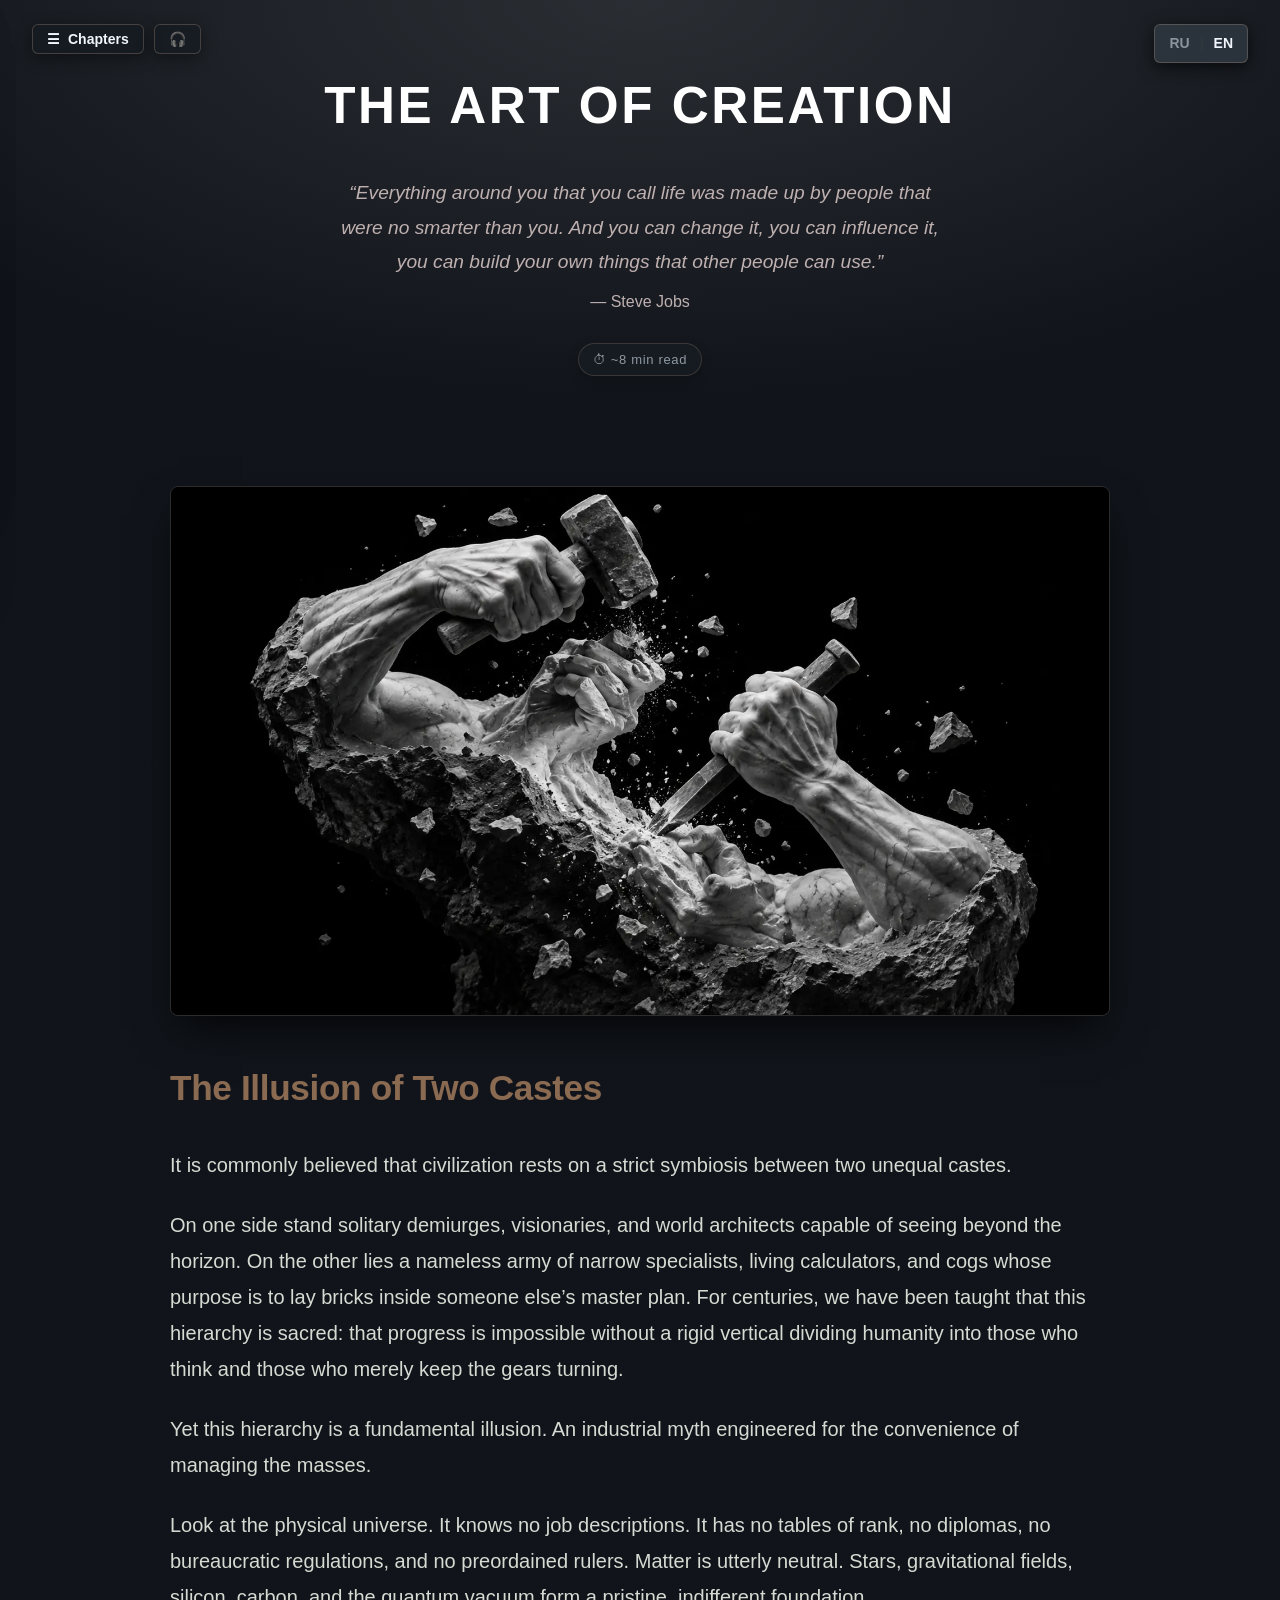
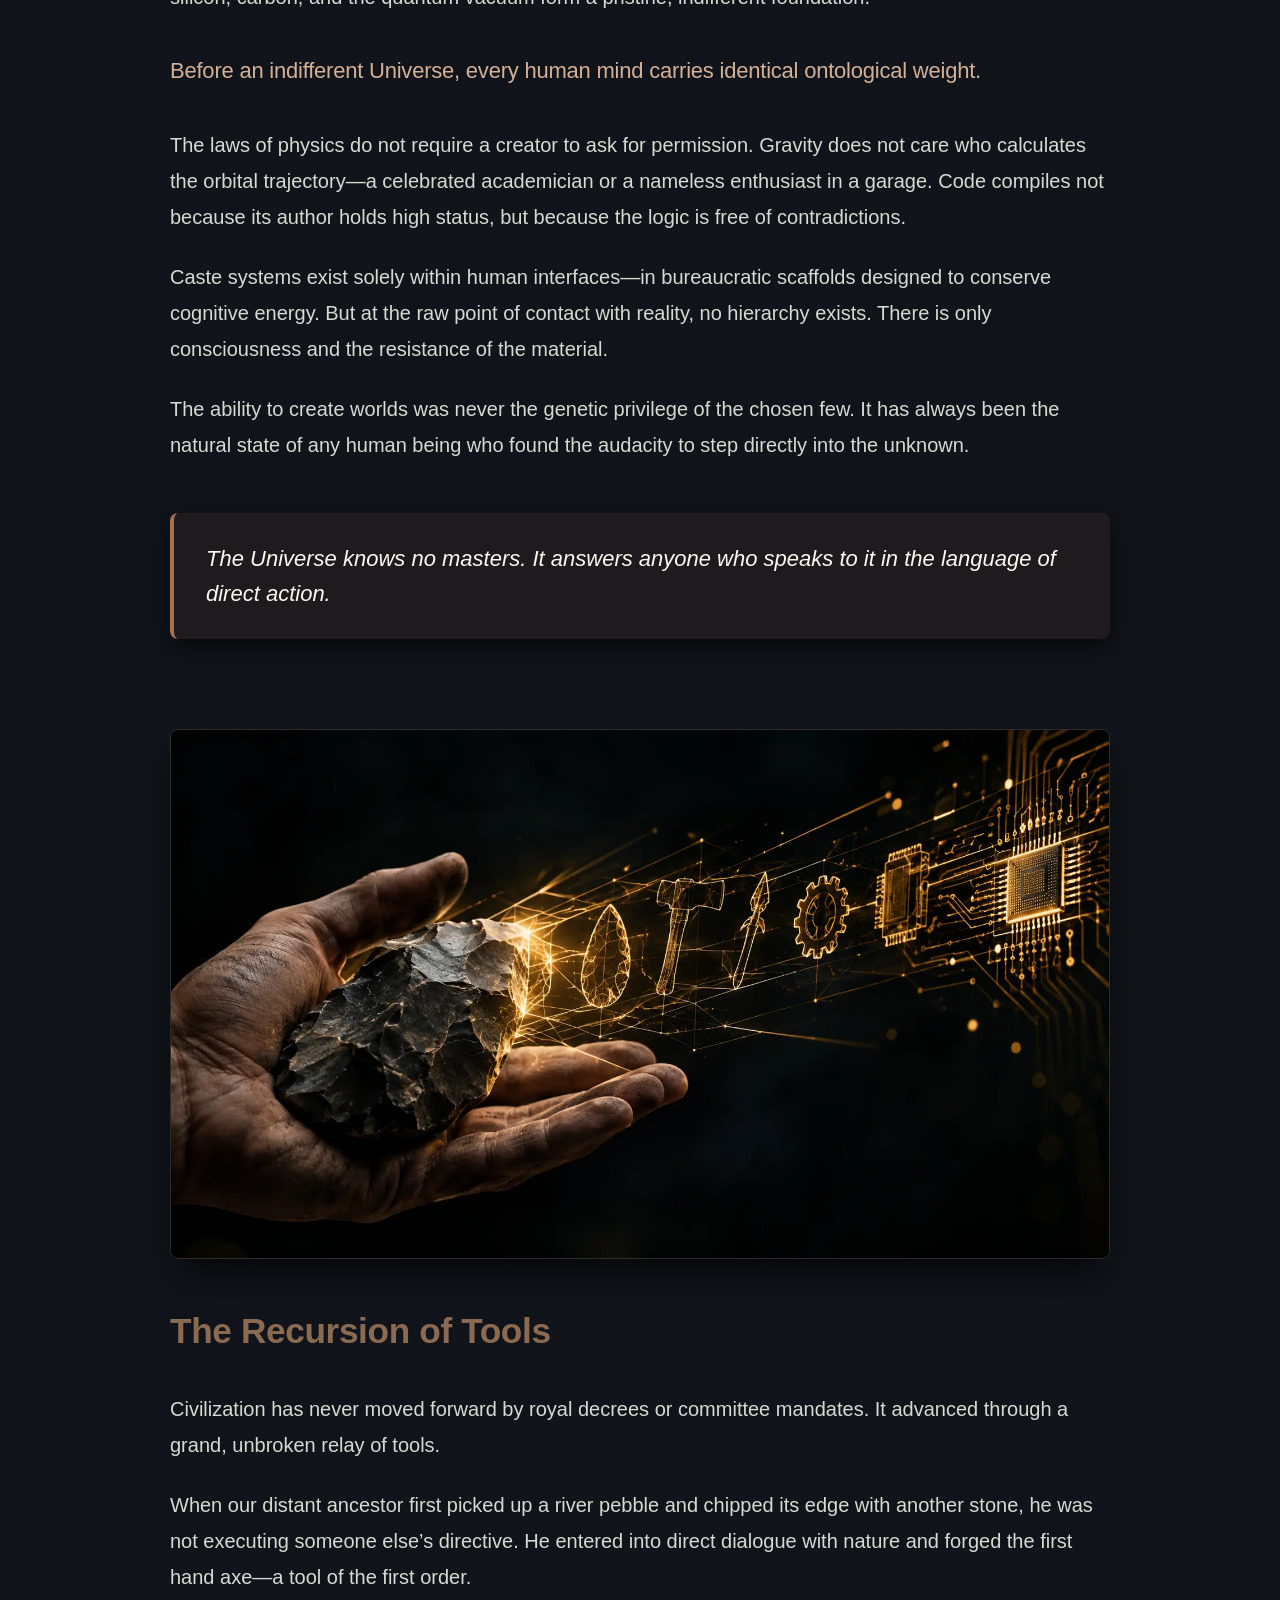
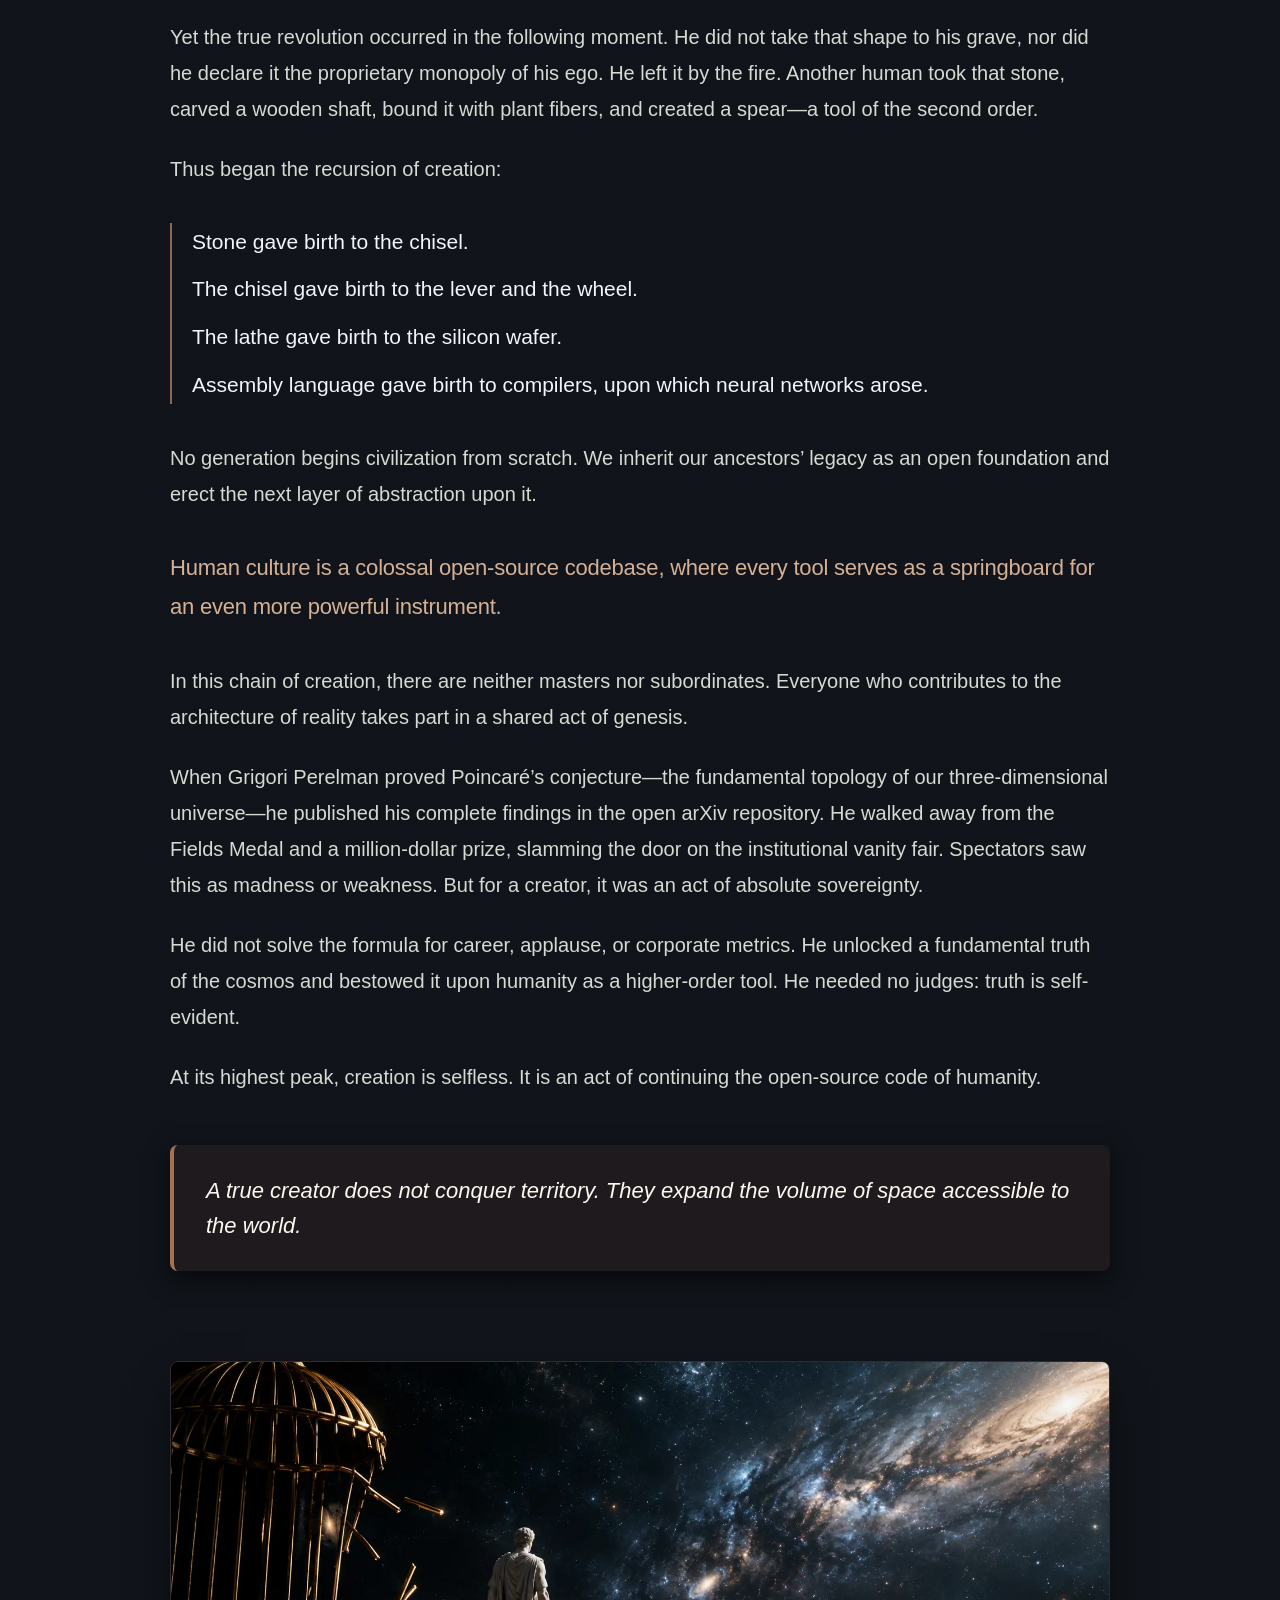
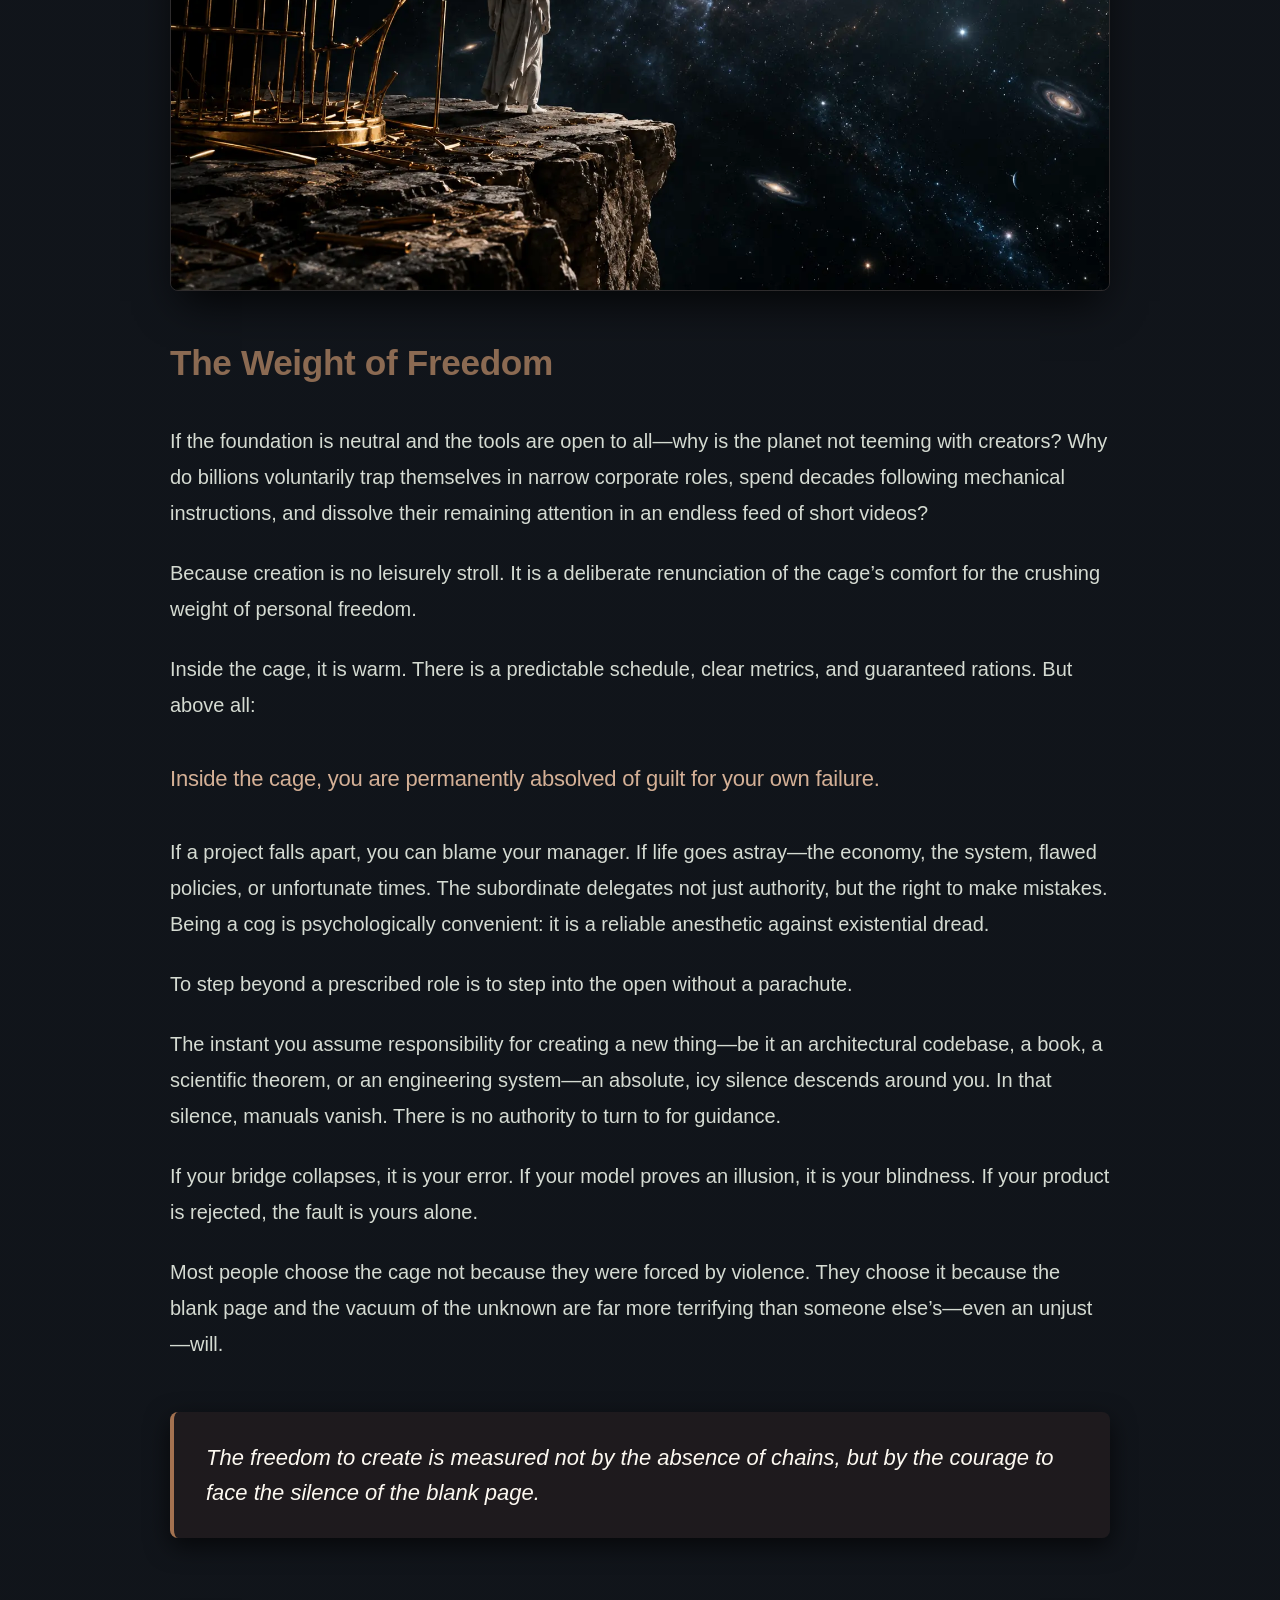
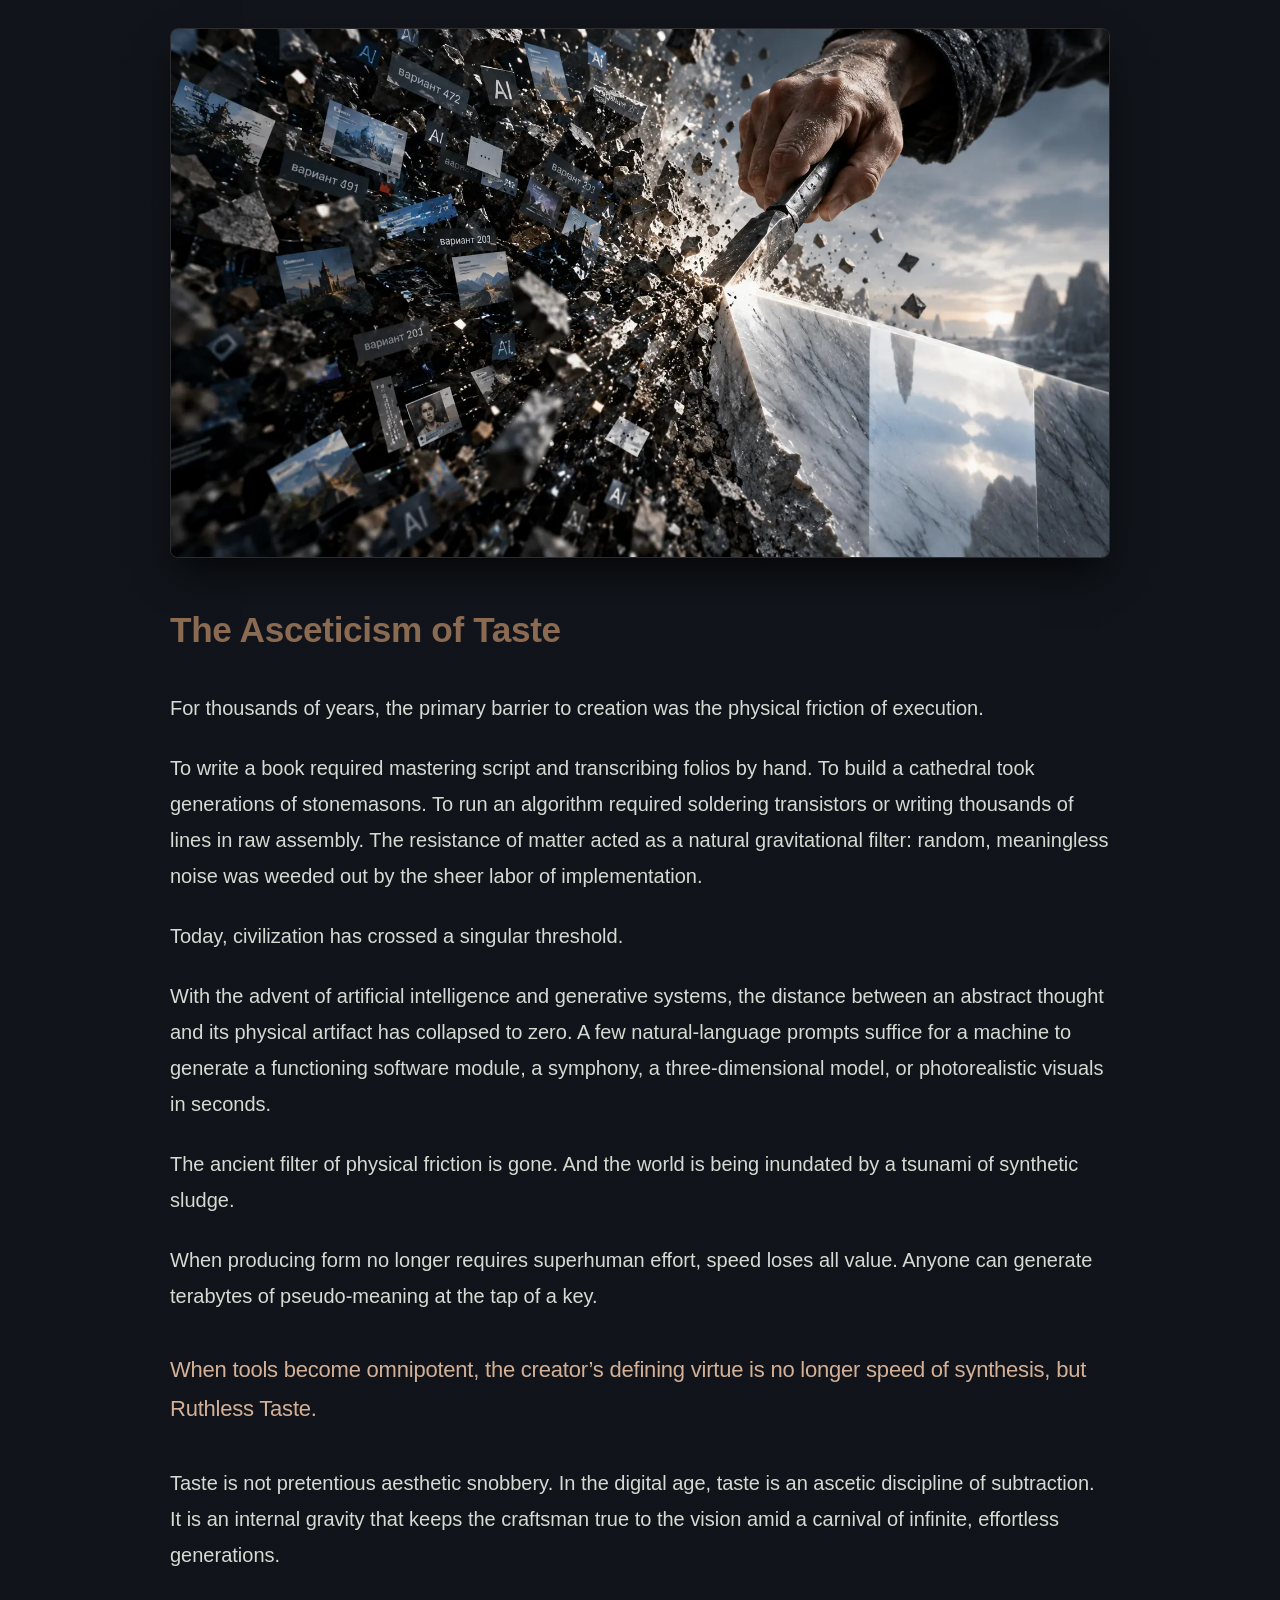
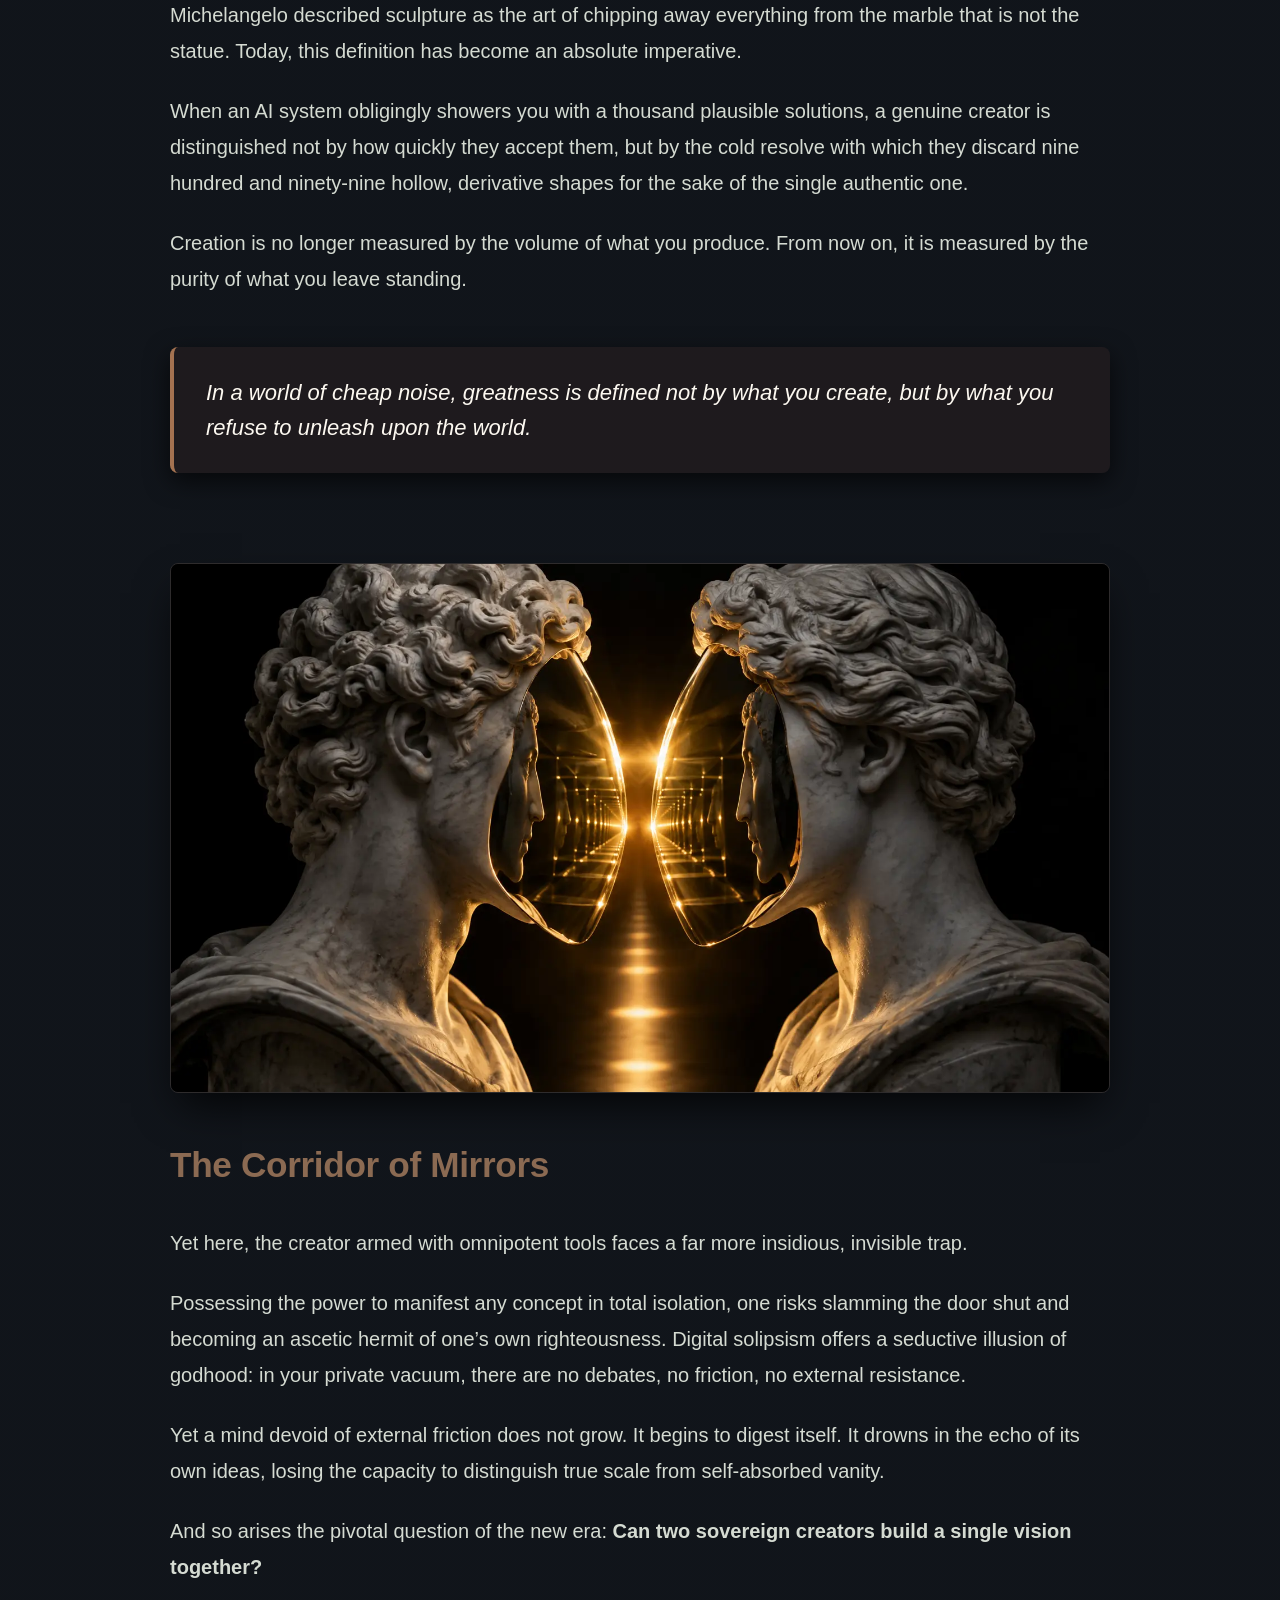
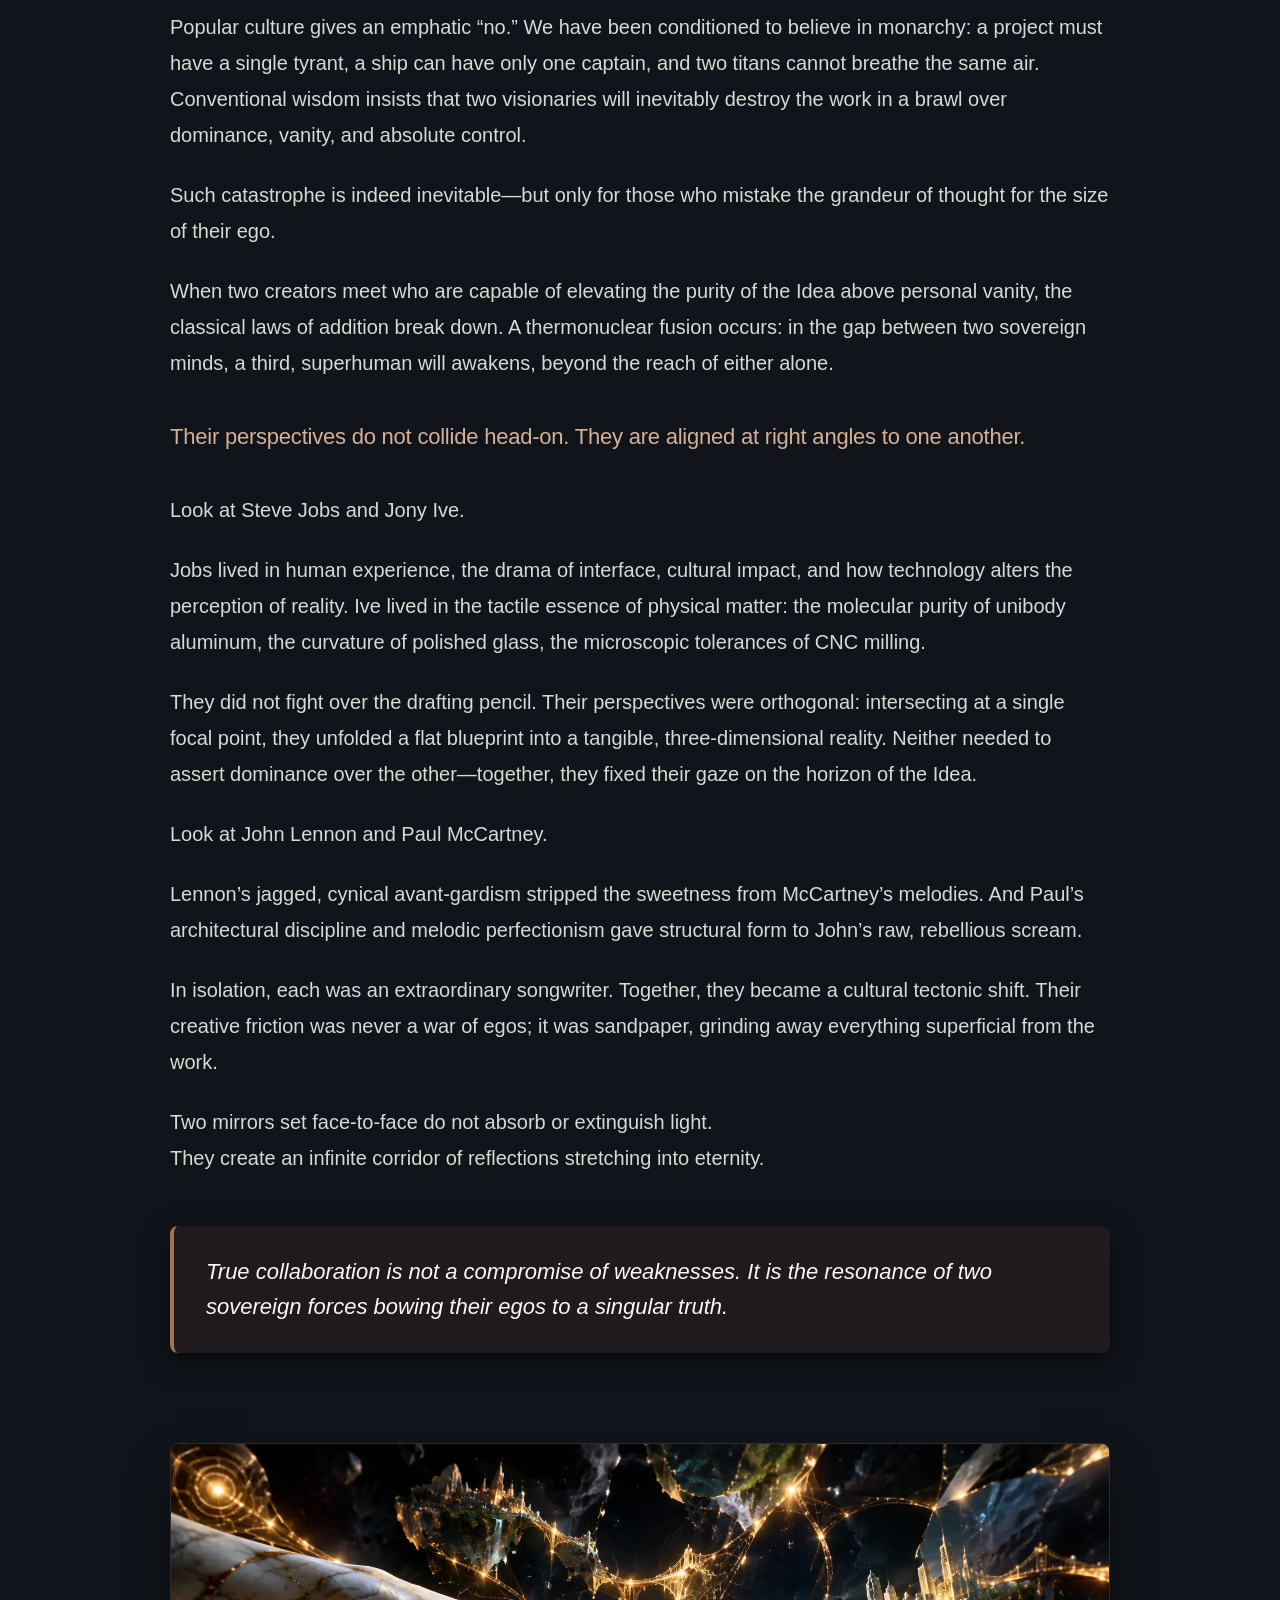
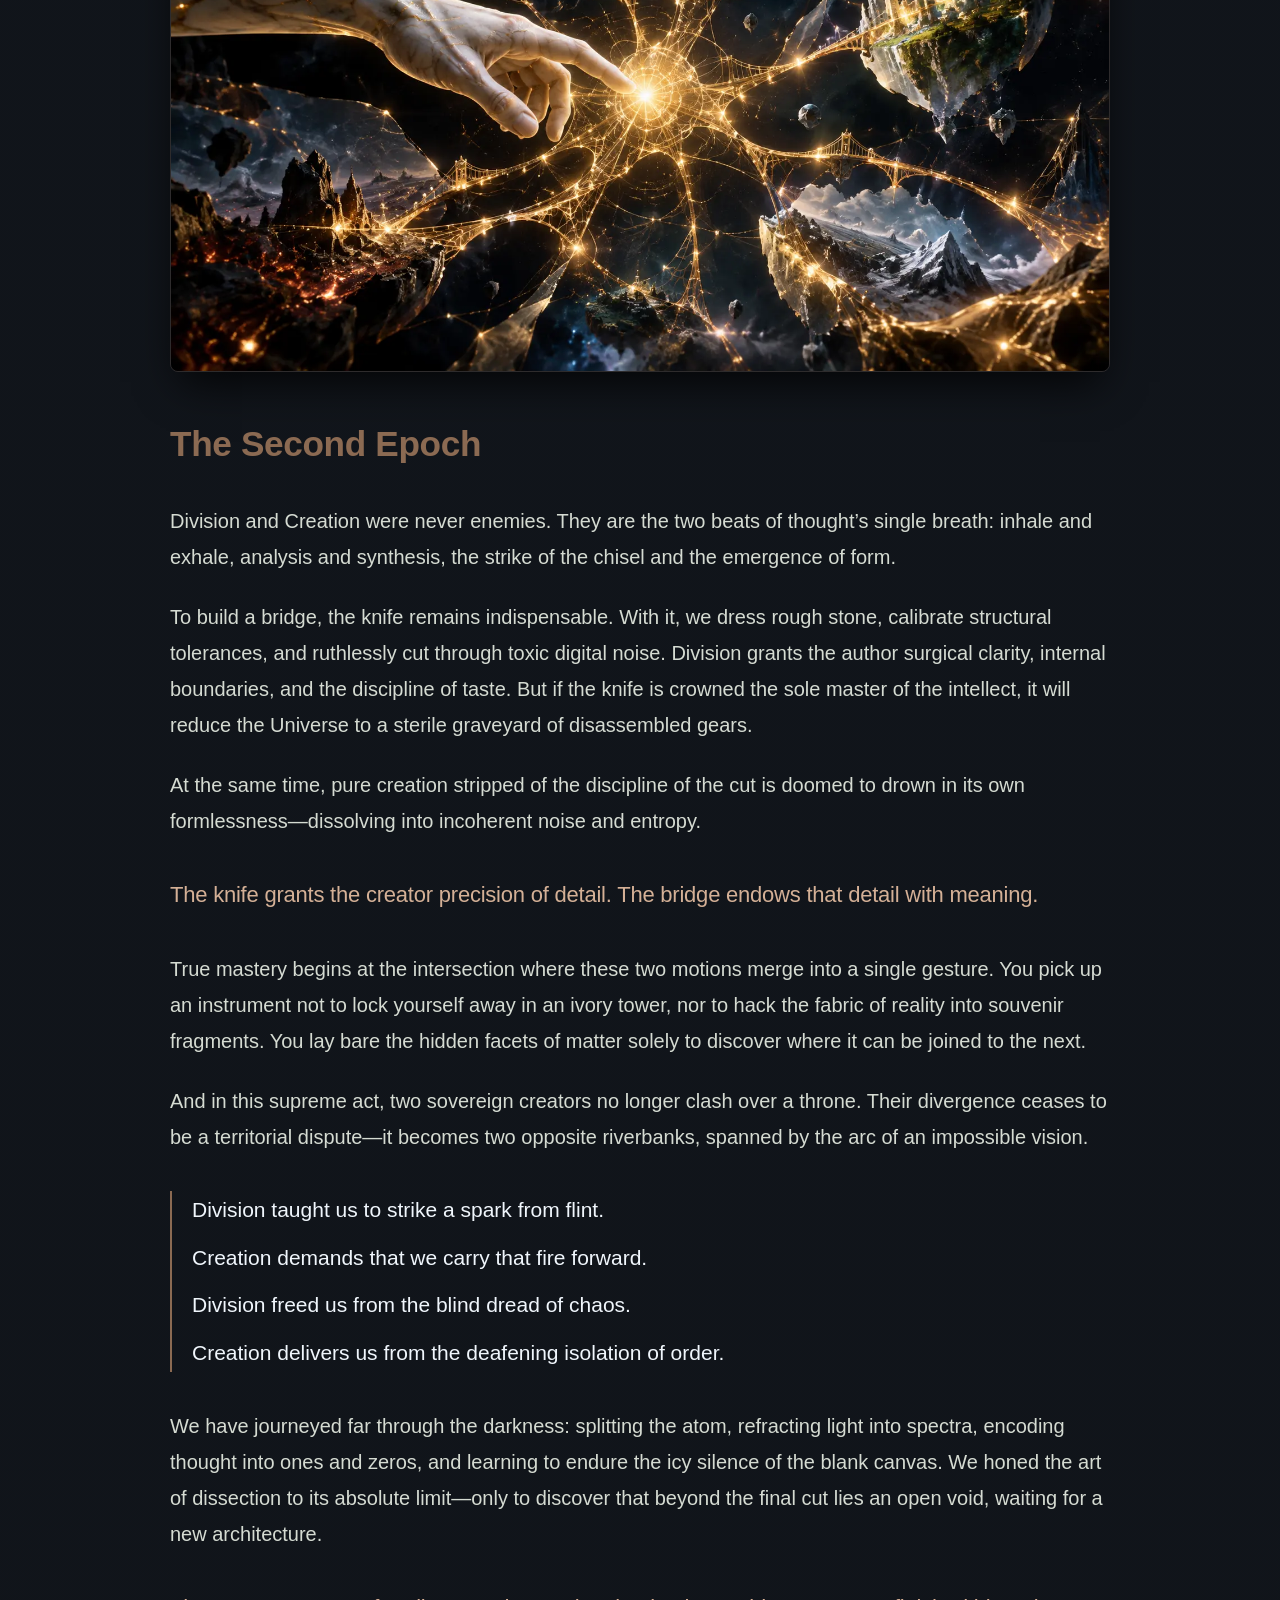
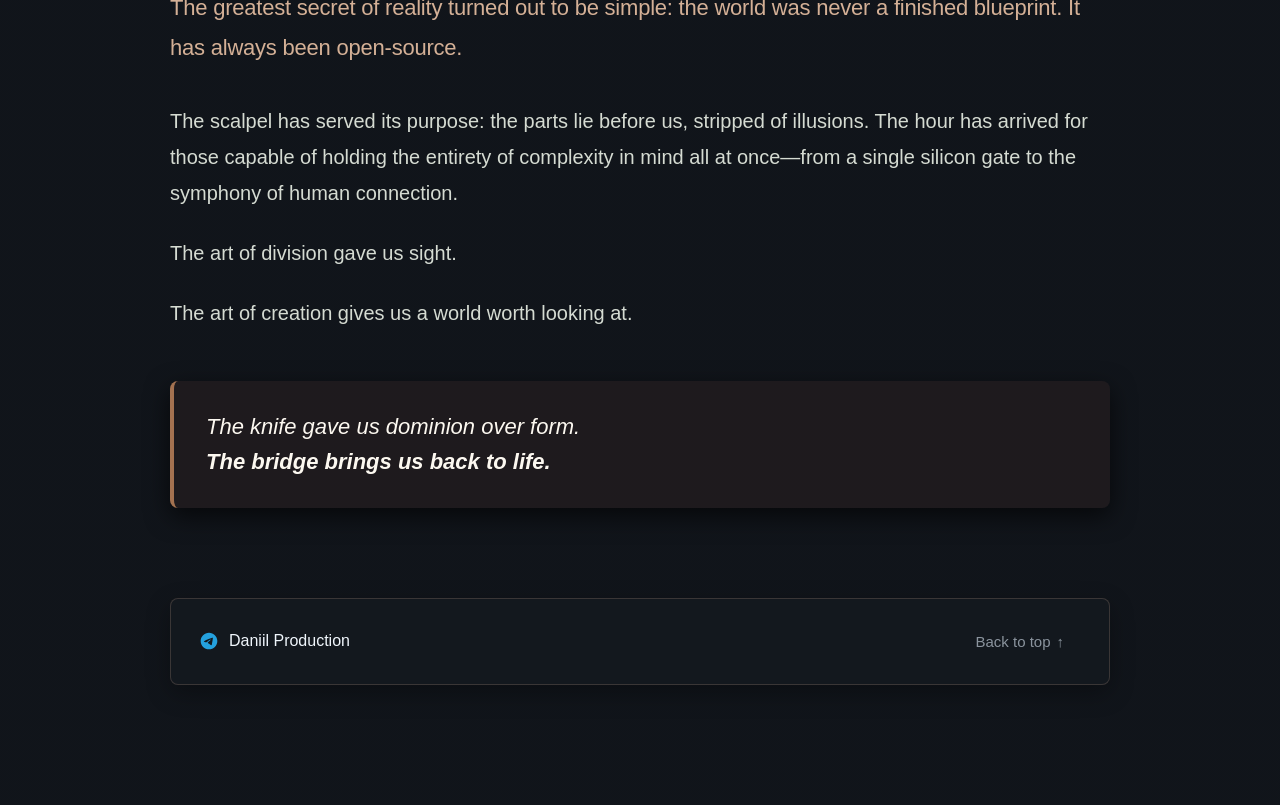
==== index.html @ 05e1ab1a "Add files via upload" ====
<!DOCTYPE html>
<html lang="en">
<head>
    <meta charset="UTF-8">
    <meta name="viewport" content="width=device-width, initial-scale=1.0">
    <meta name="description" content="The ability to create worlds was never the privilege of the chosen few. It has always been the essence of those who dared to take a step forward.">
    <meta name="robots" content="index, follow">
    <meta name="yandex-verification" content="59affaaf15dfb2dc" />
    <meta property="og:title" content="The Art of Creation">
    <meta property="og:description" content="The ability to create worlds was never the privilege of the chosen few. It has always been the essence of those who dared to take a step forward.">
    <meta property="og:type" content="website">
    <meta property="og:url" content="https://creation.daniilproduction.com/">
    <meta property="og:image" content="https://creation.daniilproduction.com/img/1.png">
    <meta property="og:image:width" content="1024">
    <meta property="og:image:height" content="1024">

    <meta name="twitter:card" content="summary_large_image">
    <meta name="twitter:title" content="The Art of Creation">
    <meta name="twitter:description" content="The ability to create worlds was never the privilege of the chosen few. It has always been the essence of those who dared to take a step forward.">
    <meta name="twitter:image" content="https://creation.daniilproduction.com/img/1.png">

    <title>The Art of Creation</title>
    <link rel="icon" href="/img/icon.svg" type="image/svg+xml">
    <link rel="stylesheet" href="/style.css">

    <link rel="canonical" href="https://creation.daniilproduction.com/">
    <link rel="alternate" hreflang="en" href="https://creation.daniilproduction.com/">
    <link rel="alternate" hreflang="ru" href="https://creation.daniilproduction.com/ru/">
    <link rel="alternate" hreflang="x-default" href="https://creation.daniilproduction.com/">

    <script type="application/ld+json">
    {
        "@context": "https://schema.org",
        "@type": "Article",
        "headline": "The Art of Creation",
        "image": "https://creation.daniilproduction.com/img/1.png",
        "inLanguage": "en",
        "author": {
            "@type": "Person",
            "name": "Daniil"
        },
        "publisher": {
            "@type": "Organization",
            "name": "Daniil Production"
        }
    }
    </script>
</head>

<body>
    <div class="top-controls-left">
        <button id="menu-toggle" class="menu-toggle-btn" aria-label="Open table of contents">
            <span class="menu-icon">☰</span>
            <span class="menu-text">Chapters</span>
        </button>

        <button id="music-toggle" class="menu-toggle-btn audio-btn" aria-label="Open soundtrack">
            <span class="menu-icon">🎧</span>
        </button>
    </div>
    <div id="sidebar-overlay" class="sidebar-overlay"></div>
    <aside id="sidebar" class="sidebar-card">
        <div class="sidebar-header">
            <span class="sidebar-title">TABLE OF CONTENTS</span>
            <button id="menu-close" class="sidebar-close-btn">&times;</button>
        </div>
        
        <nav class="sidebar-nav">
            <a href="#chapter-1" class="sidebar-link">
                <span class="ch-num">1</span>
                <span class="ch-name">The Illusion of Two Castes</span>
            </a>
            <a href="#chapter-2" class="sidebar-link">
                <span class="ch-num">2</span>
                <span class="ch-name">The Recursion of Tools</span>
            </a>
            <a href="#chapter-3" class="sidebar-link">
                <span class="ch-num">3</span>
                <span class="ch-name">The Weight of Freedom</span>
            </a>
            <a href="#chapter-4" class="sidebar-link">
                <span class="ch-num">4</span>
                <span class="ch-name">The Asceticism of Taste</span>
            </a>
            <a href="#chapter-5" class="sidebar-link">
                <span class="ch-num">5</span>
                <span class="ch-name">The Corridor of Mirrors</span>
            </a>
            <a href="#chapter-6" class="sidebar-link">
                <span class="ch-num">6</span>
                <span class="ch-name">The Second Epoch</span>
            </a>
        </nav>
    </aside>

    <aside id="music-sidebar" class="sidebar-card">
        <div class="sidebar-header">
            <span class="sidebar-title">SOUNDTRACK FOR READING</span>
            <button id="music-close" class="sidebar-close-btn">&times;</button>
        </div>
        <div class="music-list">
            <div class="music-item active" data-index="0">
                <div class="music-item-info">
                    <span class="music-num">1</span>
                    <div>
                        <div class="music-name">Science Documentary</div>
                        <div class="music-author">leberch</div>
                    </div>
                </div>
                <span class="music-duration">2:04</span>
            </div>
            <div class="music-item" data-index="1">
                <div class="music-item-info">
                    <span class="music-num">2</span>
                    <div>
                        <div class="music-name">Atmosphere Documentary</div>
                        <div class="music-author">leberch</div>
                    </div>
                </div>
                <span class="music-duration">2:46</span>
            </div>
            <div class="music-item" data-index="2">
                <div class="music-item-info">
                    <span class="music-num">3</span>
                    <div>
                        <div class="music-name">Documentary</div>
                        <div class="music-author">leberch</div>
                    </div>
                </div>
                <span class="music-duration">2:30</span>
            </div>
            <div class="music-item" data-index="3">
                <div class="music-item-info">
                    <span class="music-num">4</span>
                    <div>
                        <div class="music-name">Ambient</div>
                        <div class="music-author">leberch</div>
                    </div>
                </div>
                <span class="music-duration">2:32</span>
            </div>
        </div>

        <div class="player-panel">
            <div class="player-time-row">
                <span id="player-current-time">0:00</span>
                <span id="player-total-time">2:04</span>
            </div>
            
            <input type="range" id="player-progress" class="player-slider" min="0" max="100" value="0" step="0.1">

            <div class="player-actions">
                <button id="player-play-btn" class="player-play-btn" aria-label="Play/Pause">▶</button>
            </div>
        </div>
    </aside>

    <div id="progress-bar"></div>
    <audio id="main-audio" preload="none"></audio>
    <div class="top-lang-switch">
        <a href="/ru/" class="lang-btn">RU</a>
        <span class="lang-divider">|</span>
        <a class="lang-btn active">EN</a>
    </div>
    <header>
        <h1>THE ART OF CREATION</h1>
        <blockquote class="epigraph">
            <p class="epigraph-text">“Everything around you that you call life was made up by people that were no smarter than you. And you can change it, you can influence it, you can build your own things that other people can use.”</p>
            <cite class="epigraph-author">— Steve Jobs</cite>
        </blockquote>
        <div class="reading-meta">
            <span>⏱ ~8 min read</span>
        </div>
    </header>

    <main class="container">
        <section class="chapter" id="chapter-1">
            <img src="/img/1.webp" alt="The Illusion of Two Castes" class="chapter-img">
            <h2>The Illusion of Two Castes</h2>
            <p>It is commonly believed that civilization rests on a strict symbiosis between two unequal castes.</p>
            <p>On one side stand solitary demiurges, visionaries, and world architects capable of seeing beyond the horizon. On the other lies a nameless army of narrow specialists, living calculators, and cogs whose purpose is to lay bricks inside someone else’s master plan. For centuries, we have been taught that this hierarchy is sacred: that progress is impossible without a rigid vertical dividing humanity into those who think and those who merely keep the gears turning.</p>
            <p>Yet this hierarchy is a fundamental illusion. An industrial myth engineered for the convenience of managing the masses.</p>
            <p>Look at the physical universe. It knows no job descriptions. It has no tables of rank, no diplomas, no bureaucratic regulations, and no preordained rulers. Matter is utterly neutral. Stars, gravitational fields, silicon, carbon, and the quantum vacuum form a pristine, indifferent foundation.</p>
            <p class="highlight">Before an indifferent Universe, every human mind carries identical ontological weight.</p>
            <p>The laws of physics do not require a creator to ask for permission. Gravity does not care who calculates the orbital trajectory—a celebrated academician or a nameless enthusiast in a garage. Code compiles not because its author holds high status, but because the logic is free of contradictions.</p>
            <p>Caste systems exist solely within human interfaces—in bureaucratic scaffolds designed to conserve cognitive energy. But at the raw point of contact with reality, no hierarchy exists. There is only consciousness and the resistance of the material.</p>
            <p>The ability to create worlds was never the genetic privilege of the chosen few. It has always been the natural state of any human being who found the audacity to step directly into the unknown.</p>
            <blockquote class="manifesto">
                <p>The Universe knows no masters. It answers anyone who speaks to it in the language of direct action.</p>
            </blockquote>
        </section>

        <section class="chapter" id="chapter-2">
            <img src="/img/2.webp" alt="The Recursion of Tools" class="chapter-img">
            <h2>The Recursion of Tools</h2>
            <p>Civilization has never moved forward by royal decrees or committee mandates. It advanced through a grand, unbroken relay of tools.</p>
            <p>When our distant ancestor first picked up a river pebble and chipped its edge with another stone, he was not executing someone else’s directive. He entered into direct dialogue with nature and forged the first hand axe—a tool of the first order.</p>
            <p>Yet the true revolution occurred in the following moment. He did not take that shape to his grave, nor did he declare it the proprietary monopoly of his ego. He left it by the fire. Another human took that stone, carved a wooden shaft, bound it with plant fibers, and created a spear—a tool of the second order.</p>
            <p>Thus began the recursion of creation:</p>
            <div class="rhythm-block">
                <p>Stone gave birth to the chisel.</p>
                <p>The chisel gave birth to the lever and the wheel.</p>
                <p>The lathe gave birth to the silicon wafer.</p>
                <p>Assembly language gave birth to compilers, upon which neural networks arose.</p>
            </div>
            <p>No generation begins civilization from scratch. We inherit our ancestors’ legacy as an open foundation and erect the next layer of abstraction upon it.</p>
            <p class="highlight">Human culture is a colossal open-source codebase, where every tool serves as a springboard for an even more powerful instrument.</p>
            <p>In this chain of creation, there are neither masters nor subordinates. Everyone who contributes to the architecture of reality takes part in a shared act of genesis.</p>
            <p>When Grigori Perelman proved Poincaré’s conjecture—the fundamental topology of our three-dimensional universe—he published his complete findings in the open arXiv repository. He walked away from the Fields Medal and a million-dollar prize, slamming the door on the institutional vanity fair. Spectators saw this as madness or weakness. But for a creator, it was an act of absolute sovereignty.</p>
            <p>He did not solve the formula for career, applause, or corporate metrics. He unlocked a fundamental truth of the cosmos and bestowed it upon humanity as a higher-order tool. He needed no judges: truth is self-evident.</p>
            <p>At its highest peak, creation is selfless. It is an act of continuing the open-source code of humanity.</p>
            <blockquote class="manifesto">
                <p>A true creator does not conquer territory. They expand the volume of space accessible to the world.</p>
            </blockquote>
        </section>

        <section class="chapter" id="chapter-3">
            <img src="/img/3.webp" alt="The Weight of Freedom" class="chapter-img">
            <h2>The Weight of Freedom</h2>
            <p>If the foundation is neutral and the tools are open to all—why is the planet not teeming with creators? Why do billions voluntarily trap themselves in narrow corporate roles, spend decades following mechanical instructions, and dissolve their remaining attention in an endless feed of short videos?</p>
            <p>Because creation is no leisurely stroll. It is a deliberate renunciation of the cage’s comfort for the crushing weight of personal freedom.</p>
            <p>Inside the cage, it is warm. There is a predictable schedule, clear metrics, and guaranteed rations. But above all:</p>
            <p class="highlight">Inside the cage, you are permanently absolved of guilt for your own failure.</p>
            <p>If a project falls apart, you can blame your manager. If life goes astray—the economy, the system, flawed policies, or unfortunate times. The subordinate delegates not just authority, but the right to make mistakes. Being a cog is psychologically convenient: it is a reliable anesthetic against existential dread.</p>
            <p>To step beyond a prescribed role is to step into the open without a parachute.</p>
            <p>The instant you assume responsibility for creating a new thing—be it an architectural codebase, a book, a scientific theorem, or an engineering system—an absolute, icy silence descends around you. In that silence, manuals vanish. There is no authority to turn to for guidance.</p>
            <p>If your bridge collapses, it is your error. If your model proves an illusion, it is your blindness. If your product is rejected, the fault is yours alone.</p>
            <p>Most people choose the cage not because they were forced by violence. They choose it because the blank page and the vacuum of the unknown are far more terrifying than someone else’s—even an unjust—will.</p>
            <blockquote class="manifesto">
                <p>The freedom to create is measured not by the absence of chains, but by the courage to face the silence of the blank page.</p>
            </blockquote>
        </section>

        <section class="chapter" id="chapter-4">
            <img src="/img/4.webp" alt="The Asceticism of Taste" class="chapter-img">
            <h2>The Asceticism of Taste</h2>
            <p>For thousands of years, the primary barrier to creation was the physical friction of execution.</p>
            <p>To write a book required mastering script and transcribing folios by hand. To build a cathedral took generations of stonemasons. To run an algorithm required soldering transistors or writing thousands of lines in raw assembly. The resistance of matter acted as a natural gravitational filter: random, meaningless noise was weeded out by the sheer labor of implementation.</p>
            <p>Today, civilization has crossed a singular threshold.</p>
            <p>With the advent of artificial intelligence and generative systems, the distance between an abstract thought and its physical artifact has collapsed to zero. A few natural-language prompts suffice for a machine to generate a functioning software module, a symphony, a three-dimensional model, or photorealistic visuals in seconds.</p>
            <p>The ancient filter of physical friction is gone. And the world is being inundated by a tsunami of synthetic sludge.</p>
            <p>When producing form no longer requires superhuman effort, speed loses all value. Anyone can generate terabytes of pseudo-meaning at the tap of a key.</p>
            <p class="highlight">When tools become omnipotent, the creator’s defining virtue is no longer speed of synthesis, but Ruthless Taste.</p>
            <p>Taste is not pretentious aesthetic snobbery. In the digital age, taste is an ascetic discipline of subtraction. It is an internal gravity that keeps the craftsman true to the vision amid a carnival of infinite, effortless generations.</p>
            <p>Michelangelo described sculpture as the art of chipping away everything from the marble that is not the statue. Today, this definition has become an absolute imperative.</p>
            <p>When an AI system obligingly showers you with a thousand plausible solutions, a genuine creator is distinguished not by how quickly they accept them, but by the cold resolve with which they discard nine hundred and ninety-nine hollow, derivative shapes for the sake of the single authentic one.</p>
            <p>Creation is no longer measured by the volume of what you produce. From now on, it is measured by the purity of what you leave standing.</p>
            <blockquote class="manifesto">
                <p>In a world of cheap noise, greatness is defined not by what you create, but by what you refuse to unleash upon the world.</p>
            </blockquote>
        </section>

        <section class="chapter" id="chapter-5">
            <img src="/img/5.webp" alt="The Corridor of Mirrors" class="chapter-img">
            <h2>The Corridor of Mirrors</h2>
            <p>Yet here, the creator armed with omnipotent tools faces a far more insidious, invisible trap.</p>
            <p>Possessing the power to manifest any concept in total isolation, one risks slamming the door shut and becoming an ascetic hermit of one’s own righteousness. Digital solipsism offers a seductive illusion of godhood: in your private vacuum, there are no debates, no friction, no external resistance.</p>
            <p>Yet a mind devoid of external friction does not grow. It begins to digest itself. It drowns in the echo of its own ideas, losing the capacity to distinguish true scale from self-absorbed vanity.</p>
            <p>And so arises the pivotal question of the new era: <strong>Can two sovereign creators build a single vision together?</strong></p>
            <p>Popular culture gives an emphatic “no.” We have been conditioned to believe in monarchy: a project must have a single tyrant, a ship can have only one captain, and two titans cannot breathe the same air. Conventional wisdom insists that two visionaries will inevitably destroy the work in a brawl over dominance, vanity, and absolute control.</p>
            <p>Such catastrophe is indeed inevitable—but only for those who mistake the grandeur of thought for the size of their ego.</p>
            <p>When two creators meet who are capable of elevating the purity of the Idea above personal vanity, the classical laws of addition break down. A thermonuclear fusion occurs: in the gap between two sovereign minds, a third, superhuman will awakens, beyond the reach of either alone.</p>
            <p class="highlight">Their perspectives do not collide head-on. They are aligned at right angles to one another.</p>
            <p>Look at Steve Jobs and Jony Ive.</p>
            <p>Jobs lived in human experience, the drama of interface, cultural impact, and how technology alters the perception of reality. Ive lived in the tactile essence of physical matter: the molecular purity of unibody aluminum, the curvature of polished glass, the microscopic tolerances of CNC milling.</p>
            <p>They did not fight over the drafting pencil. Their perspectives were orthogonal: intersecting at a single focal point, they unfolded a flat blueprint into a tangible, three-dimensional reality. Neither needed to assert dominance over the other—together, they fixed their gaze on the horizon of the Idea.</p>
            <p>Look at John Lennon and Paul McCartney.</p>
            <p>Lennon’s jagged, cynical avant-gardism stripped the sweetness from McCartney’s melodies. And Paul’s architectural discipline and melodic perfectionism gave structural form to John’s raw, rebellious scream.</p>
            <p>In isolation, each was an extraordinary songwriter. Together, they became a cultural tectonic shift. Their creative friction was never a war of egos; it was sandpaper, grinding away everything superficial from the work.</p>
            <p>Two mirrors set face-to-face do not absorb or extinguish light.<br>They create an infinite corridor of reflections stretching into eternity.</p>
            <blockquote class="manifesto">
                <p>True collaboration is not a compromise of weaknesses. It is the resonance of two sovereign forces bowing their egos to a singular truth.</p>
            </blockquote>
        </section>

        <section class="chapter" id="chapter-6">
            <img src="/img/6.webp" alt="The Second Epoch" class="chapter-img">
            <h2>The Second Epoch</h2>
            <p>Division and Creation were never enemies. They are the two beats of thought’s single breath: inhale and exhale, analysis and synthesis, the strike of the chisel and the emergence of form.</p>
            <p>To build a bridge, the knife remains indispensable. With it, we dress rough stone, calibrate structural tolerances, and ruthlessly cut through toxic digital noise. Division grants the author surgical clarity, internal boundaries, and the discipline of taste. But if the knife is crowned the sole master of the intellect, it will reduce the Universe to a sterile graveyard of disassembled gears.</p>
            <p>At the same time, pure creation stripped of the discipline of the cut is doomed to drown in its own formlessness—dissolving into incoherent noise and entropy.</p>
            <p class="highlight">The knife grants the creator precision of detail. The bridge endows that detail with meaning.</p>
            <p>True mastery begins at the intersection where these two motions merge into a single gesture. You pick up an instrument not to lock yourself away in an ivory tower, nor to hack the fabric of reality into souvenir fragments. You lay bare the hidden facets of matter solely to discover where it can be joined to the next.</p>
            <p>And in this supreme act, two sovereign creators no longer clash over a throne. Their divergence ceases to be a territorial dispute—it becomes two opposite riverbanks, spanned by the arc of an impossible vision.</p>
            <div class="rhythm-block">
                <p>Division taught us to strike a spark from flint.</p>
                <p>Creation demands that we carry that fire forward.</p>
                <p>Division freed us from the blind dread of chaos.</p>
                <p>Creation delivers us from the deafening isolation of order.</p>
            </div>
            <p>We have journeyed far through the darkness: splitting the atom, refracting light into spectra, encoding thought into ones and zeros, and learning to endure the icy silence of the blank canvas. We honed the art of dissection to its absolute limit—only to discover that beyond the final cut lies an open void, waiting for a new architecture.</p>
            <p class="highlight">The greatest secret of reality turned out to be simple: the world was never a finished blueprint. It has always been open-source.</p>
            <p>The scalpel has served its purpose: the parts lie before us, stripped of illusions. The hour has arrived for those capable of holding the entirety of complexity in mind all at once—from a single silicon gate to the symphony of human connection.</p>
            <p>The art of division gave us sight.</p>
            <p>The art of creation gives us a world worth looking at.</p>
            <blockquote class="manifesto">
                <p>The knife gave us dominion over form.<br><strong>The bridge brings us back to life.</strong></p>
            </blockquote>
        </section>

        <footer class="site-footer">
            <a href="https://t.me/DaniilProduction" target="_blank" rel="noopener noreferrer" class="footer-tg">
                <svg width="20" height="20" viewBox="0 0 24 24" fill="currentColor">
                    <path d="M12 2C6.48 2 2 6.48 2 12s4.48 10 10 10 10-4.48 10-10S17.52 2 12 2zm4.64 6.8c-.15 1.58-.8 5.42-1.13 7.19-.14.75-.42 1-.68 1.03-.58.05-1.02-.38-1.58-.75-.88-.58-1.38-.94-2.23-1.5-.99-.65-.35-1.01.22-1.59.15-.15 2.71-2.48 2.76-2.69a.2.2 0 00-.05-.18c-.06-.05-.14-.03-.21-.02-.09.02-1.49.95-4.22 2.79-.4.27-.76.41-1.08.4-.36-.01-1.04-.2-1.55-.37-.63-.2-1.12-.31-1.08-.66.02-.18.27-.36.75-.55 2.92-1.27 4.86-2.11 5.83-2.51 2.78-1.16 3.35-1.36 3.73-1.36.08 0 .27.02.39.12.1.08.13.19.14.27-.01.06.01.24 0 .38z"/>
                </svg>
                <span>Daniil Production</span>
            </a>
            <a href="#" class="back-to-top">
                <span>Back to top</span>
                <span class="arrow">↑</span>
            </a>
        </footer>
    </main>
    <script src="/script.js"></script>
</body>
</html>
---- style.css ----
html {
    scroll-behavior: smooth;
}

* {
    margin: 0;
    padding: 0;
    box-sizing: border-box;
}

body {
    background-color: #0d1117;
    background-image: radial-gradient(ellipse 70% 400px at 50% 0%, rgb(255 255 255 / 12%), #c4c4c405);
    background-repeat: no-repeat;
    color: #d5dbd2;
    font-family: -apple-system, BlinkMacSystemFont, "Segoe UI", Roboto, sans-serif;
    font-size: 18px;
    line-height: 1.8;
    padding-bottom: 120px;
}

.top-lang-switch {
    position: absolute;
    top: 24px;
    right: 32px;
    z-index: 999;
    display: flex;
    align-items: center;
    gap: 10px;
    background-color: rgb(51 60 71 / 70%); 
    border: 1px solid rgba(212, 176, 150, 0.25);
    padding: 6px 14px;
    border-radius: 6px;
    font-size: 14px;
    font-weight: 600;
    box-shadow: 0 4px 16px rgb(0 0 0 / 69%);
}

.lang-btn {
    color: #8b949e;
    text-decoration: none;
    transition: color 0.15s ease;
}

.lang-btn:hover {
    color: #f0f6fc;
}

.lang-btn.active {
    color: #f0f6fc;
    cursor: default;
}

.lang-divider {
    color: #30363d;
    user-select: none;
}

header {
    text-align: center;
    padding: 60px 20px 50px;
    max-width: 800px;
    margin: 0 auto;
}

header h1 {
    font-size: 3.2rem;
    letter-spacing: 0.05em;
    color: #ffffff;
    margin-bottom: 24px;
    text-transform: uppercase;
}

.epigraph {
    max-width: 600px;
    margin: 0 auto;
    font-style: italic;
    color: #bfb0b0;
}

.epigraph-text {
    font-size: 1.2rem;
    margin-bottom: 8px;
}

.epigraph-author {
    display: block;
    font-size: 1rem;
    font-style: normal;
    color: #bfb0b0;
}

.container {
    max-width: 1000px;
    margin: 0 auto;
    padding: 0 30px;
}

.chapter-img {
    width: 100%;
    height: auto;
    display: block;
    border-radius: 8px;
    margin: 60px 0 40px;
    border: 1px solid rgba(212, 176, 150, 0.15);
    box-shadow: 0 20px 40px -10px rgb(0 0 0 / 81%), 0 0 0 1px rgb(255 255 255 / 0%);
}

.chapter h2 {
    font-size: 2.2rem;
    color: #8b6a52;
    margin-bottom: 28px;
    letter-spacing: -0.01em;
}

.chapter p {
    font-size: 20px;
    line-height: 1.8;
    color: #d5dbd2;
    margin-bottom: 24px;
}

.chapter p.highlight {
    color: #d4b096;
    font-size: 22px;
    font-weight: 500;
    margin: 36px 0;
    letter-spacing: -0.01em;
}

.chapter blockquote.manifesto {
    margin: 50px 0 90px;
    padding: 28px 32px;
    background-color: rgb(50 35 35 / 43%);
    border-left: 4px solid #ffae7399;
    border-radius: 8px;
    box-shadow: 0 8px 24px rgb(0 0 0 / 64%);
}

.chapter blockquote.manifesto p {
    color: #fcf8f0;
    font-size: 22px;
    line-height: 1.6;
    font-style: italic;
    margin-bottom: 0;
}

#progress-bar {
    position: fixed;
    top: 0;
    left: 0;
    height: 2px;
    width: 0%;
    background-color: #ffae73;
    box-shadow: 0 0 10px rgba(255, 174, 115, 0.5);
    z-index: 10000;
    transition: width 0.05s ease-out;
}

.rhythm-block {
    margin: 36px 0;
    padding-left: 20px;
    border-left: 2px solid #8b6a52;
}

.rhythm-block p {
    font-size: 21px;
    color: #f0f6fc;
    margin-bottom: 10px;
}

.rhythm-block p:last-child {
    margin-bottom: 0;
}

.site-footer {
    display: flex;
    justify-content: space-between;
    align-items: center;
    margin-top: 80px;
    padding: 20px 28px;
    background-color: rgba(22, 27, 34, 0.6);
    border: 1px solid rgba(212, 176, 150, 0.2);
    border-radius: 8px;
    box-shadow: 0 8px 24px rgba(0, 0, 0, 0.3);
}

.footer-tg {
    display: flex;
    align-items: center;
    gap: 10px;
    color: #f0f6fc;
    text-decoration: none;
    font-size: 16px;
    font-weight: 500;
    transition: color 0.2s ease, transform 0.2s ease;
}

.footer-tg svg {
    color: #24A1DE;
    transition: transform 0.2s ease;
}

.footer-tg:hover {
    color: #ffae73;
}

.footer-tg:hover svg {
    transform: scale(1.1);
}

.back-to-top {
    display: flex;
    align-items: center;
    gap: 6px;
    color: #8b949e;
    text-decoration: none;
    font-size: 15px;
    padding: 8px 16px;
    border-radius: 6px;
    border: 1px solid transparent;
    transition: all 0.2s ease;
}

.back-to-top:hover {
    color: #f0f6fc;
    background-color: rgba(255, 255, 255, 0.05);
    border-color: rgba(255, 255, 255, 0.1);
}

.back-to-top .arrow {
    transition: transform 0.2s ease;
}

.back-to-top:hover .arrow {
    transform: translateY(-2px);
}

.menu-toggle-btn {
    position: static;
    display: flex;
    align-items: center;
    gap: 8px;
    background-color: rgba(22, 27, 34, 0.75);
    border: 1px solid rgba(212, 176, 150, 0.25);
    padding: 6px 14px;
    border-radius: 6px;
    color: #f0f6fc;
    font-size: 14px;
    font-weight: 600;
    cursor: pointer;
    backdrop-filter: blur(8px);
    box-shadow: 0 4px 16px rgba(0, 0, 0, 0.45);
    transition: all 0.2s ease;
}

.menu-toggle-btn:hover {
    border-color: #d4b096;
    color: #ffae73;
}

.sidebar-overlay {
    position: fixed;
    top: 0; left: 0;
    width: 100%; height: 100%;
    background-color: rgba(0, 0, 0, 0.6);
    backdrop-filter: blur(3px);
    z-index: 1000;
    opacity: 0;
    pointer-events: none;
    transition: opacity 0.3s ease;
}

.sidebar-overlay.active {
    opacity: 1;
    pointer-events: auto;
}

.sidebar-card {
    position: fixed;
    top: 20px;
    left: 20px;
    width: 320px;
    max-height: calc(100vh - 40px);
    z-index: 1001;
    background-color: rgba(13, 17, 23, 0.94);
    border: 1px solid rgba(212, 176, 150, 0.25);
    border-radius: 12px;
    padding: 24px;
    box-shadow: 0 20px 50px rgba(0, 0, 0, 0.8);
    backdrop-filter: blur(12px);
    transform: translateX(-120%);
    transition: transform 0.35s cubic-bezier(0.16, 1, 0.3, 1);
}

.sidebar-card.active {
    transform: translateX(0);
}

.sidebar-header {
    display: flex;
    justify-content: space-between;
    align-items: center;
    margin-bottom: 24px;
    padding-bottom: 12px;
    border-bottom: 1px solid rgba(255, 255, 255, 0.08);
}

.sidebar-title {
    font-size: 13px;
    font-weight: 700;
    letter-spacing: 0.1em;
    color: #8b6a52;
}

.sidebar-close-btn {
    background: none;
    border: none;
    color: #8b949e;
    font-size: 24px;
    cursor: pointer;
    line-height: 1;
    padding: 0;
    transition: color 0.15s ease;
}

.sidebar-close-btn:hover {
    color: #f0f6fc;
}

.sidebar-nav {
    display: flex;
    flex-direction: column;
    gap: 12px;
}

.sidebar-link {
    display: flex;
    align-items: center;
    gap: 12px;
    padding: 10px 12px;
    border-radius: 6px;
    color: #c9d1d9;
    text-decoration: none;
    font-size: 16px;
    transition: all 0.2s ease;
}

.sidebar-link .ch-num {
    font-size: 13px;
    color: #8b6a52;
    font-weight: 600;
    font-variant-numeric: tabular-nums;
}

.sidebar-link:hover {
    background-color: rgba(255, 255, 255, 0.04);
    color: #f0f6fc;
    transform: translateX(4px);
}

.sidebar-link:hover .ch-num {
    color: #ffae73;
}

.reading-meta {
    margin-top: 26px;
    display: inline-block;
    font-size: 13px;
    letter-spacing: 0.05em;
    color: #9099a3;
    background-color: rgba(24, 30, 37, 0.6);
    border: 1px solid rgba(207, 172, 147, 0.2);
    padding: 4px 14px;
    border-radius: 20px;
    box-shadow: 0 4px 12px rgba(0, 0, 0, 0.2);
}

.top-controls-left {
    position: fixed;
    top: 24px;
    left: 32px;
    z-index: 998;
    display: flex;
    align-items: center;
    gap: 10px;
}

.audio-btn.playing {
    border-color: #ffae73;
    color: #ffae73;
    box-shadow: 0 0 12px rgba(255, 174, 115, 0.4);
}

.music-list {
    display: flex;
    flex-direction: column;
    gap: 8px;
    margin-bottom: 24px;
}

.music-item {
    display: flex;
    justify-content: space-between;
    align-items: center;
    padding: 10px 12px;
    border-radius: 8px;
    background: rgba(255, 255, 255, 0.037);
    border: 1px solid transparent;
    cursor: pointer;
    transition: all 0.2s ease;
}

.music-item:hover {
    background: rgba(255, 255, 255, 0.066);
    border-color: rgba(212, 176, 150, 0.223);
}

.music-item.active {
    background: rgba(255, 174, 115, 0.08);
    border-color: rgba(255, 174, 115, 0.35);
}

.music-item-info {
    display: flex;
    align-items: center;
    gap: 12px;
}

.music-num {
    font-size: 13px;
    font-weight: 600;
    color: #8b6a52;
}

.music-item.active .music-num {
    color: #ffae73;
}

.music-name {
    font-size: 14px;
    color: #f4f9ff;
    font-weight: 500;
}

.music-author {
    font-size: 11px;
    color: #8e98a3;
}

.music-duration {
    font-size: 12px;
    color: #8e98a3;
    font-variant-numeric: tabular-nums;
}

.player-panel {
    padding-top: 16px;
    border-top: 1px solid rgba(255, 255, 255, 0.09);
}

.player-time-row {
    display: flex;
    justify-content: space-between;
    font-size: 11px;
    color: #8e98a3;
    margin-bottom: 6px;
    font-variant-numeric: tabular-nums;
}

.player-slider {
    width: 100%;
    height: 4px;
    appearance: none;
    -webkit-appearance: none;
    background: rgba(255, 255, 255, 0.136);
    border-radius: 2px;
    outline: none;
    cursor: pointer;
    margin-bottom: 16px;
    accent-color: #ffae73;
}

.player-slider::-webkit-slider-thumb {
    -webkit-appearance: none;
    width: 12px;
    height: 12px;
    border-radius: 50%;
    background: #ffae73;
    cursor: pointer;
}

.player-actions {
    display: flex;
    justify-content: center;
}

.player-play-btn {
    width: 44px;
    height: 44px;
    border-radius: 50%;
    background: rgba(255, 173, 115, 0.095);
    border: 1px solid #ffae73;
    color: #ffae73;
    font-size: 16px;
    cursor: pointer;
    display: flex;
    align-items: center;
    justify-content: center;
    transition: all 0.2s ease;
}

.player-play-btn:hover {
    background: #ffae73;
    color: #0e1218;
    transform: scale(1.05);
}

@media (max-width: 640px) {
    header h1 {
        font-size: 2.2rem;
    }
    .chapter h2 {
        font-size: 1.8rem;
    }
    .chapter p {
        font-size: 18px;
    }
    .chapter p.highlight {
        font-size: 20px;
    }
    .container {
        padding: 0 20px;
    }
    .top-controls-left {
        left: 16px;
        top: 16px;
    }
    .top-lang-switch {
        right: 16px;
        top: 16px;
    }
}
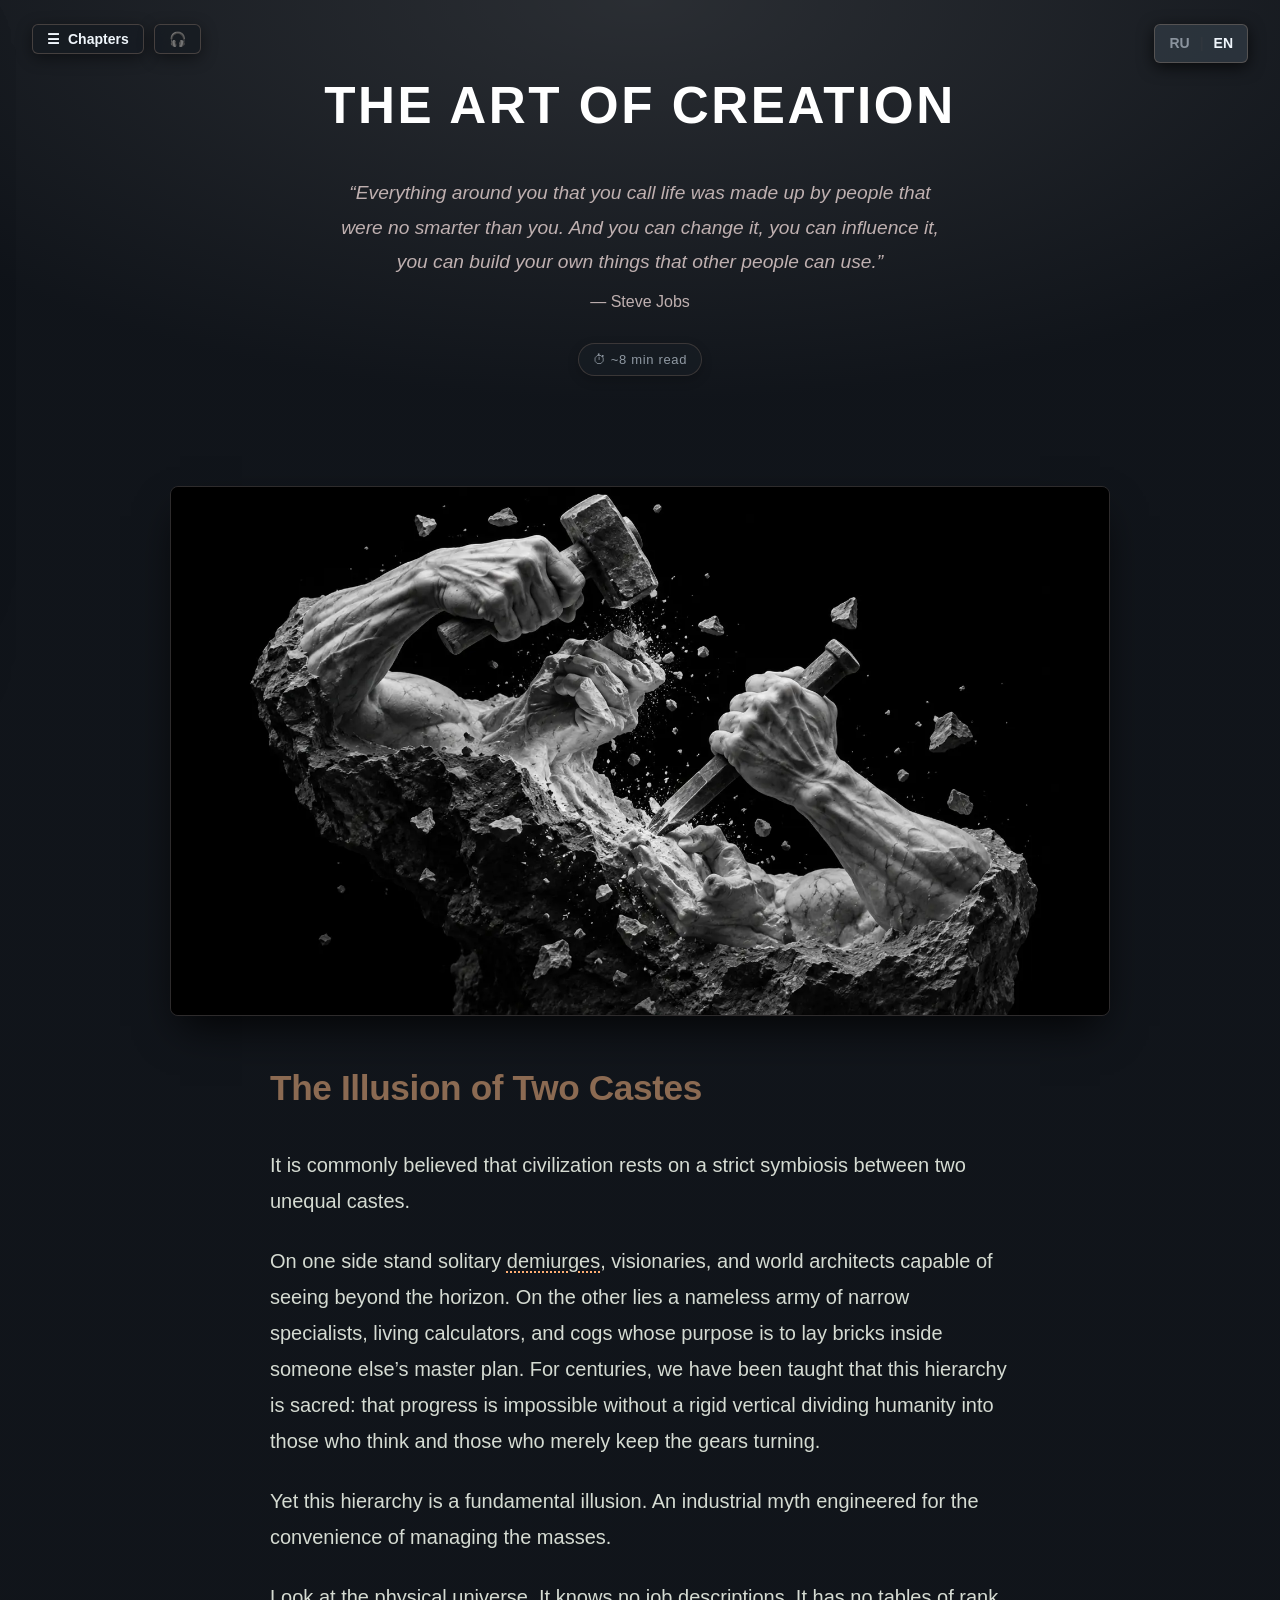
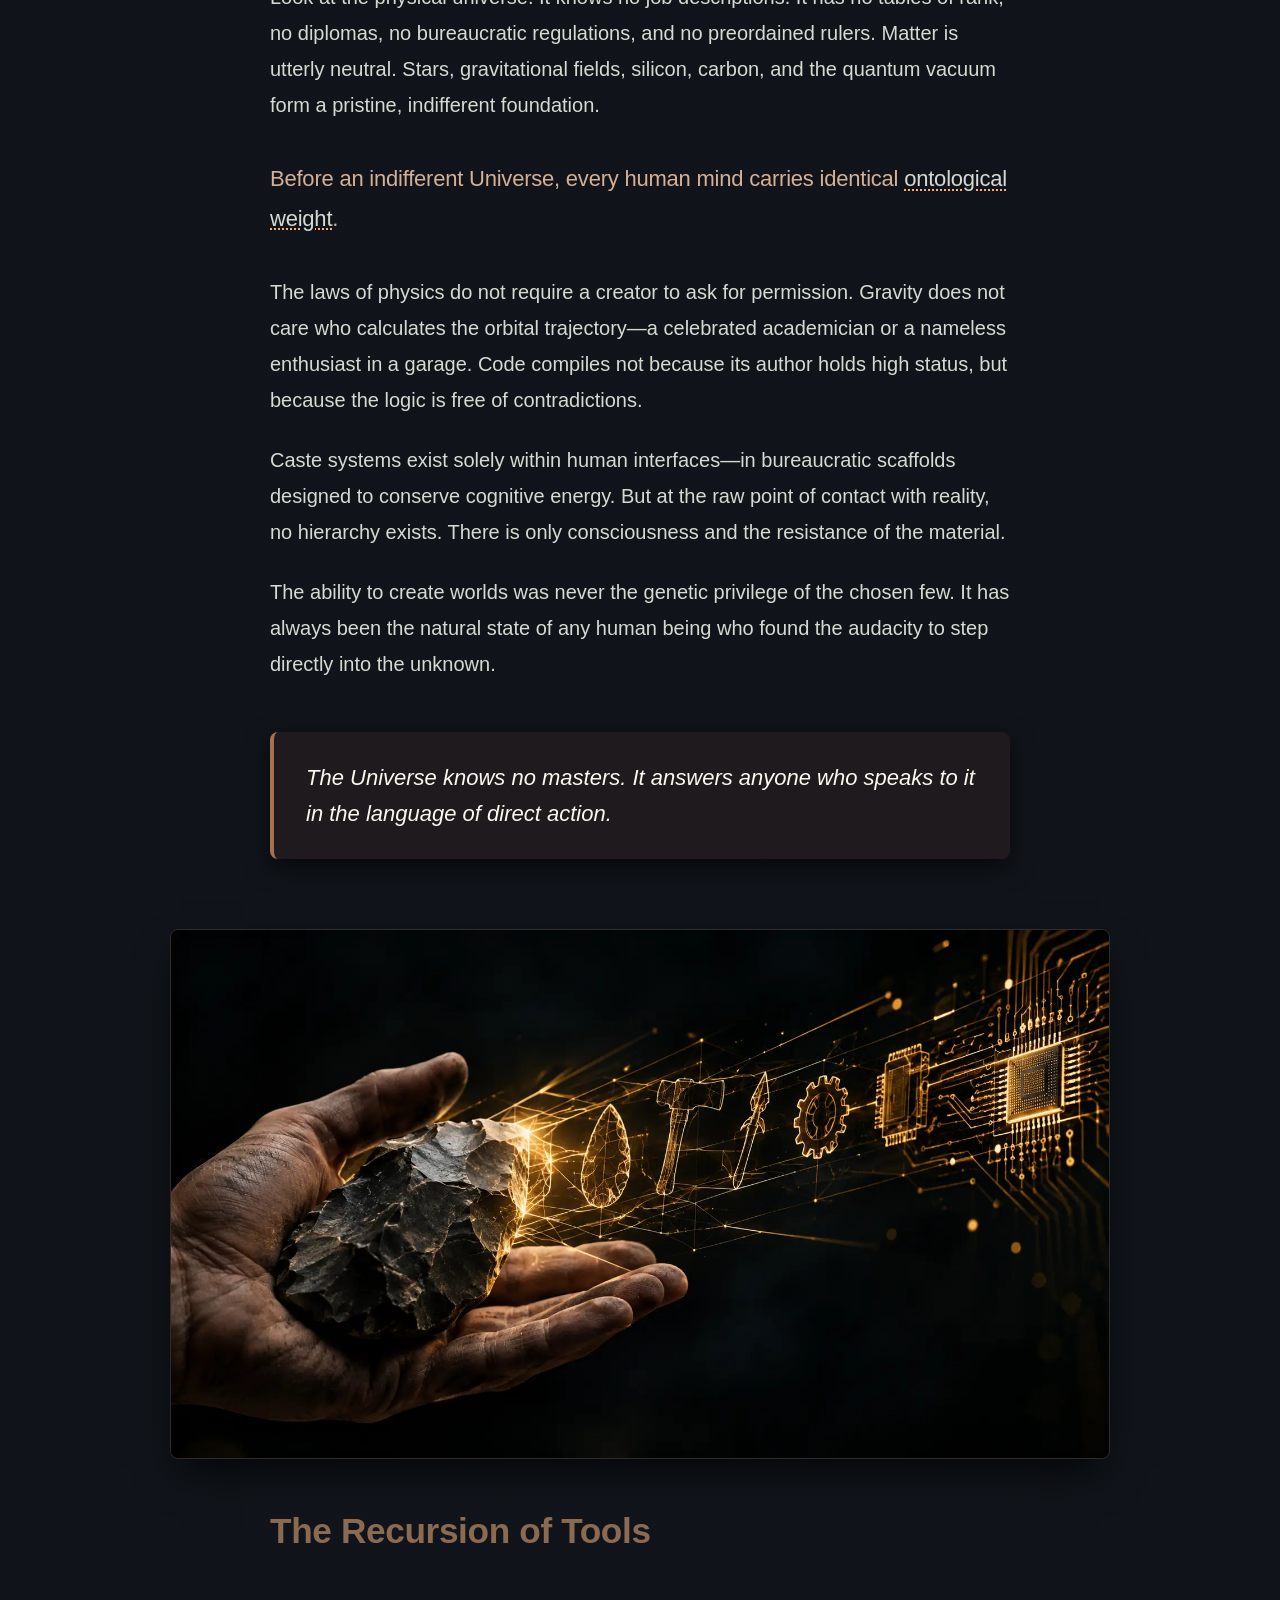
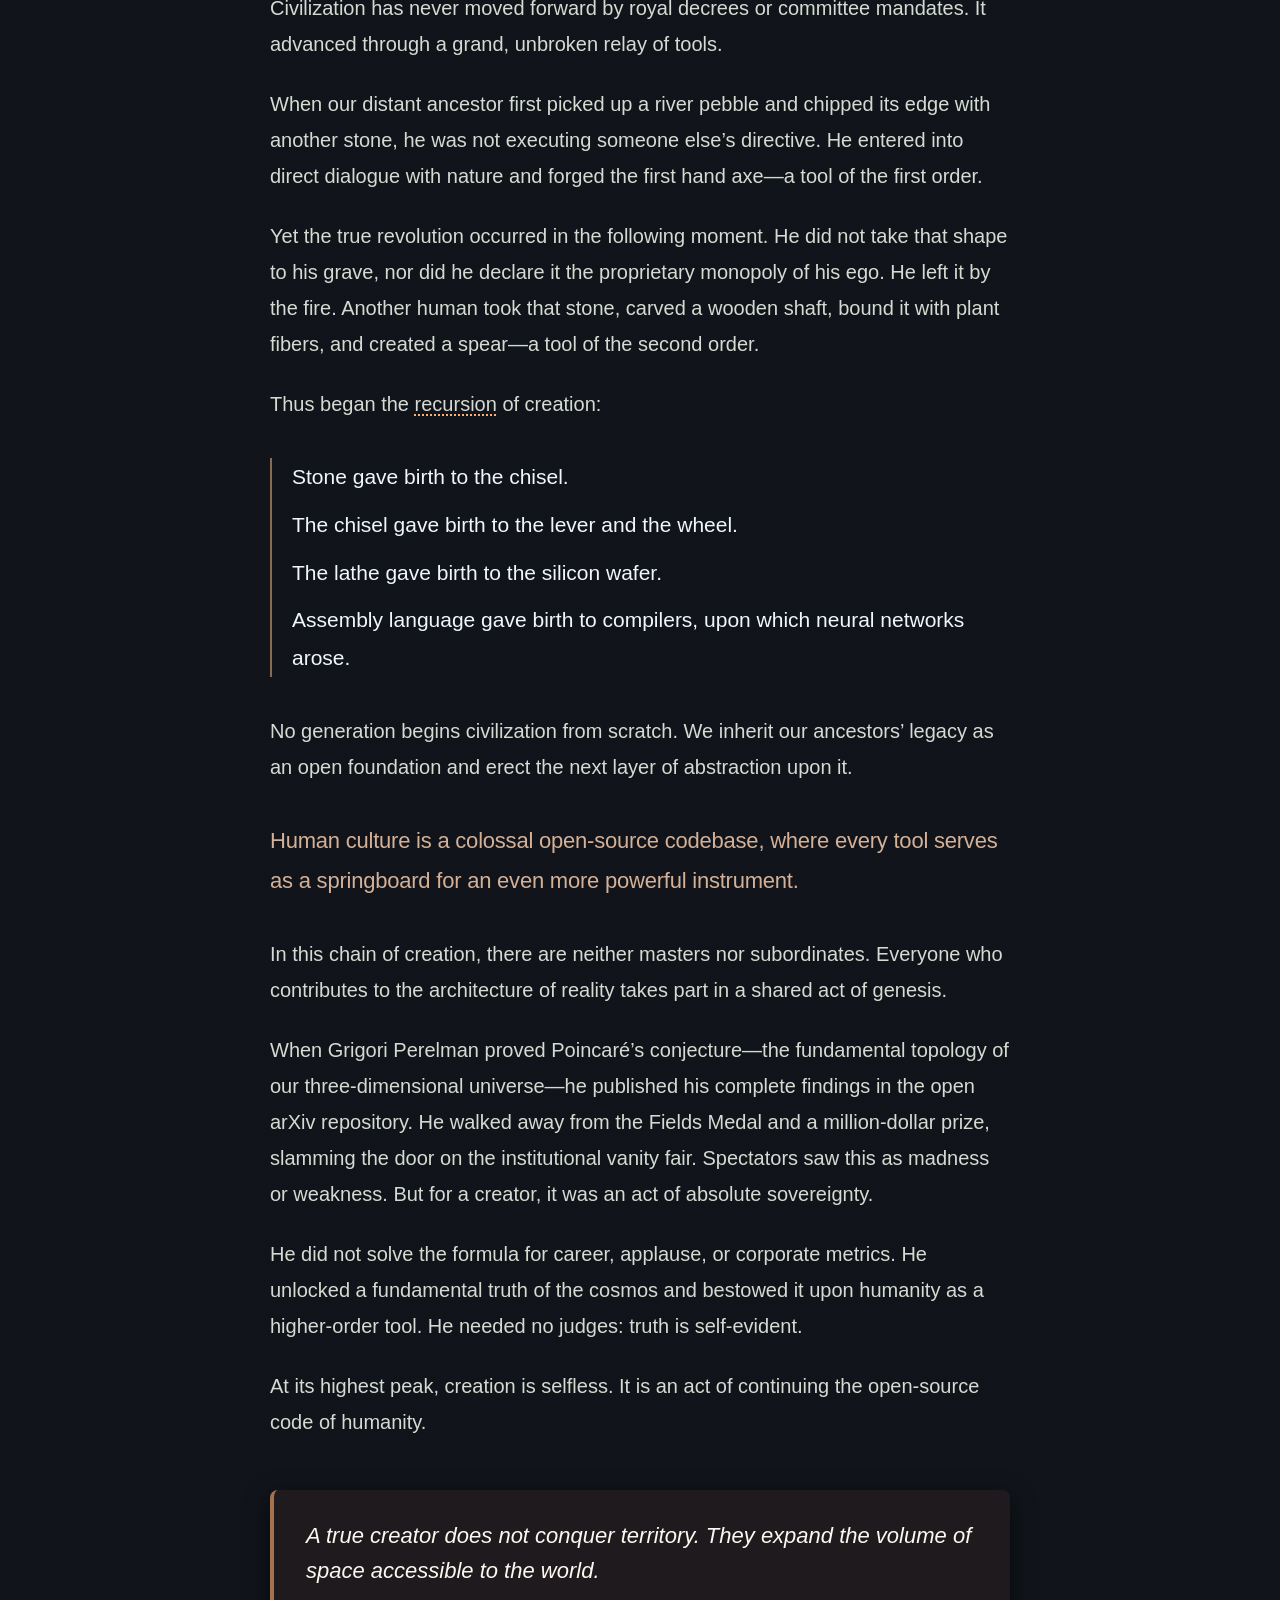
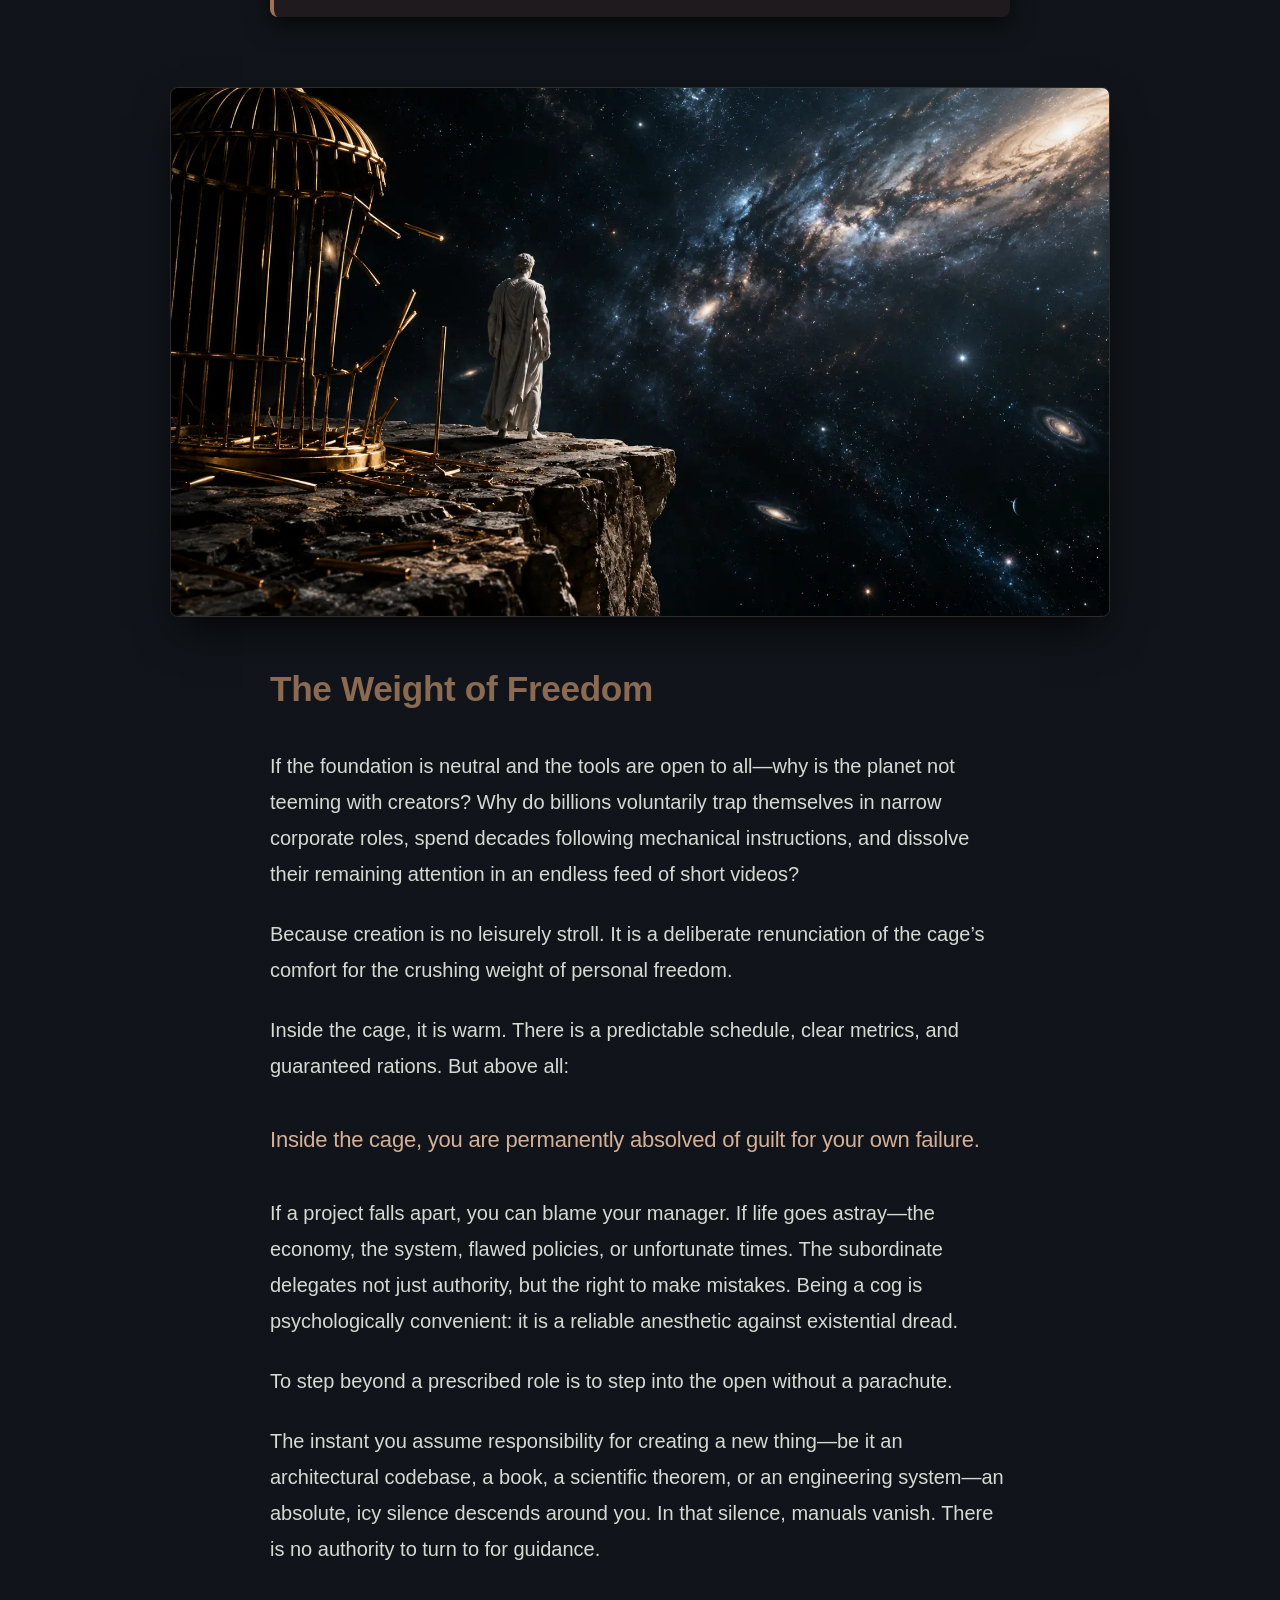
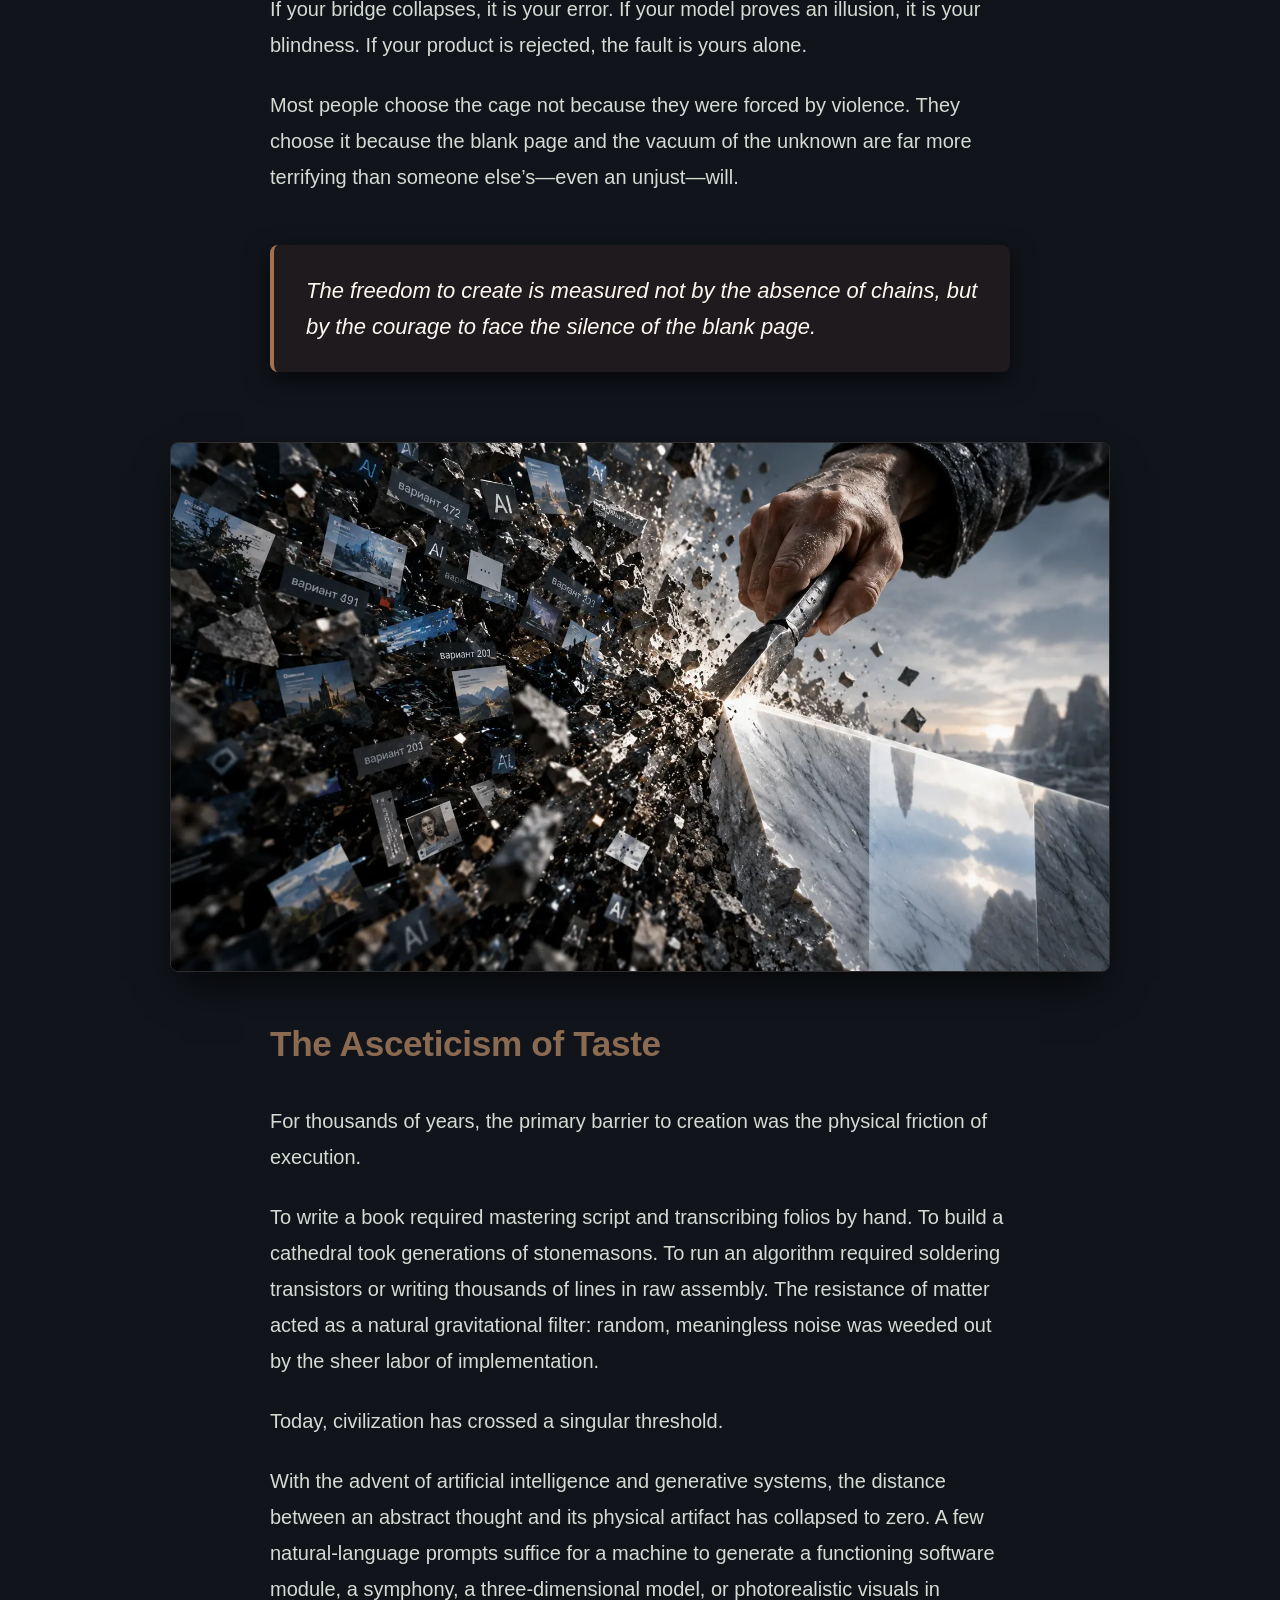
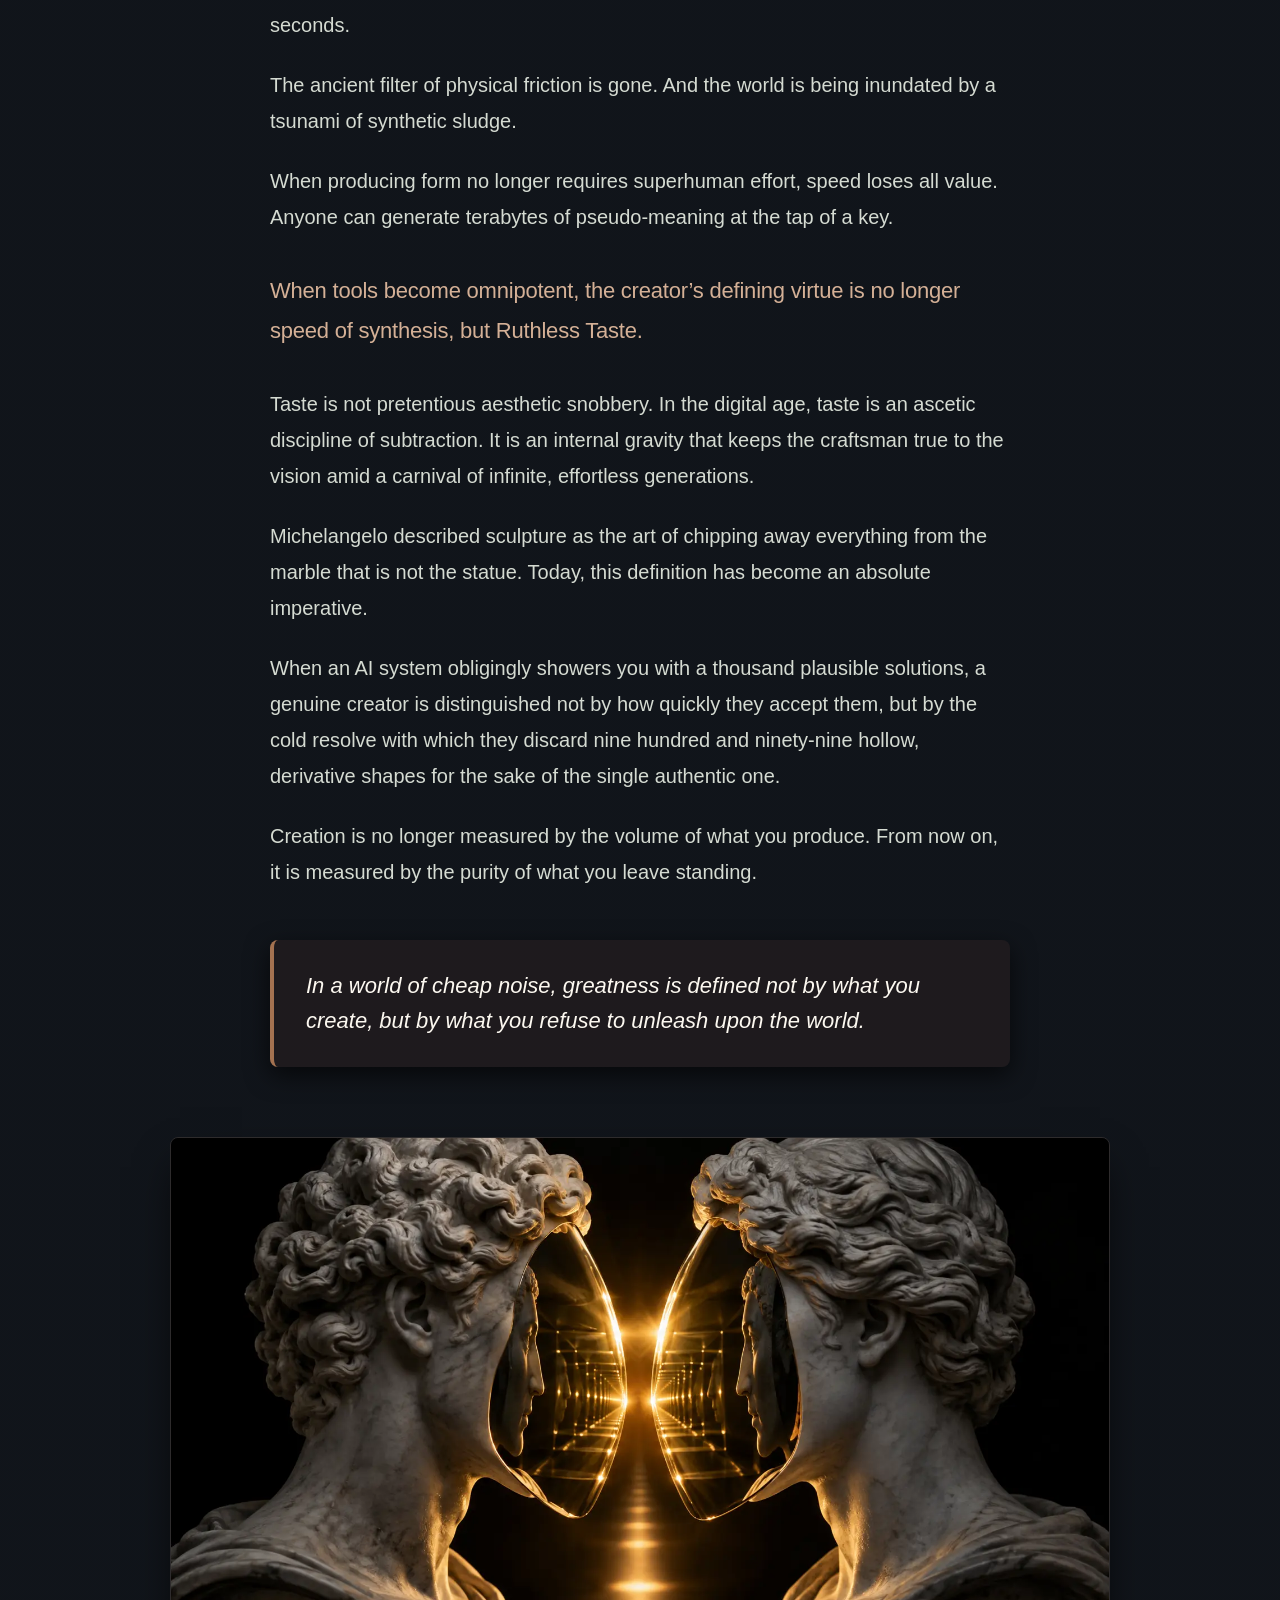
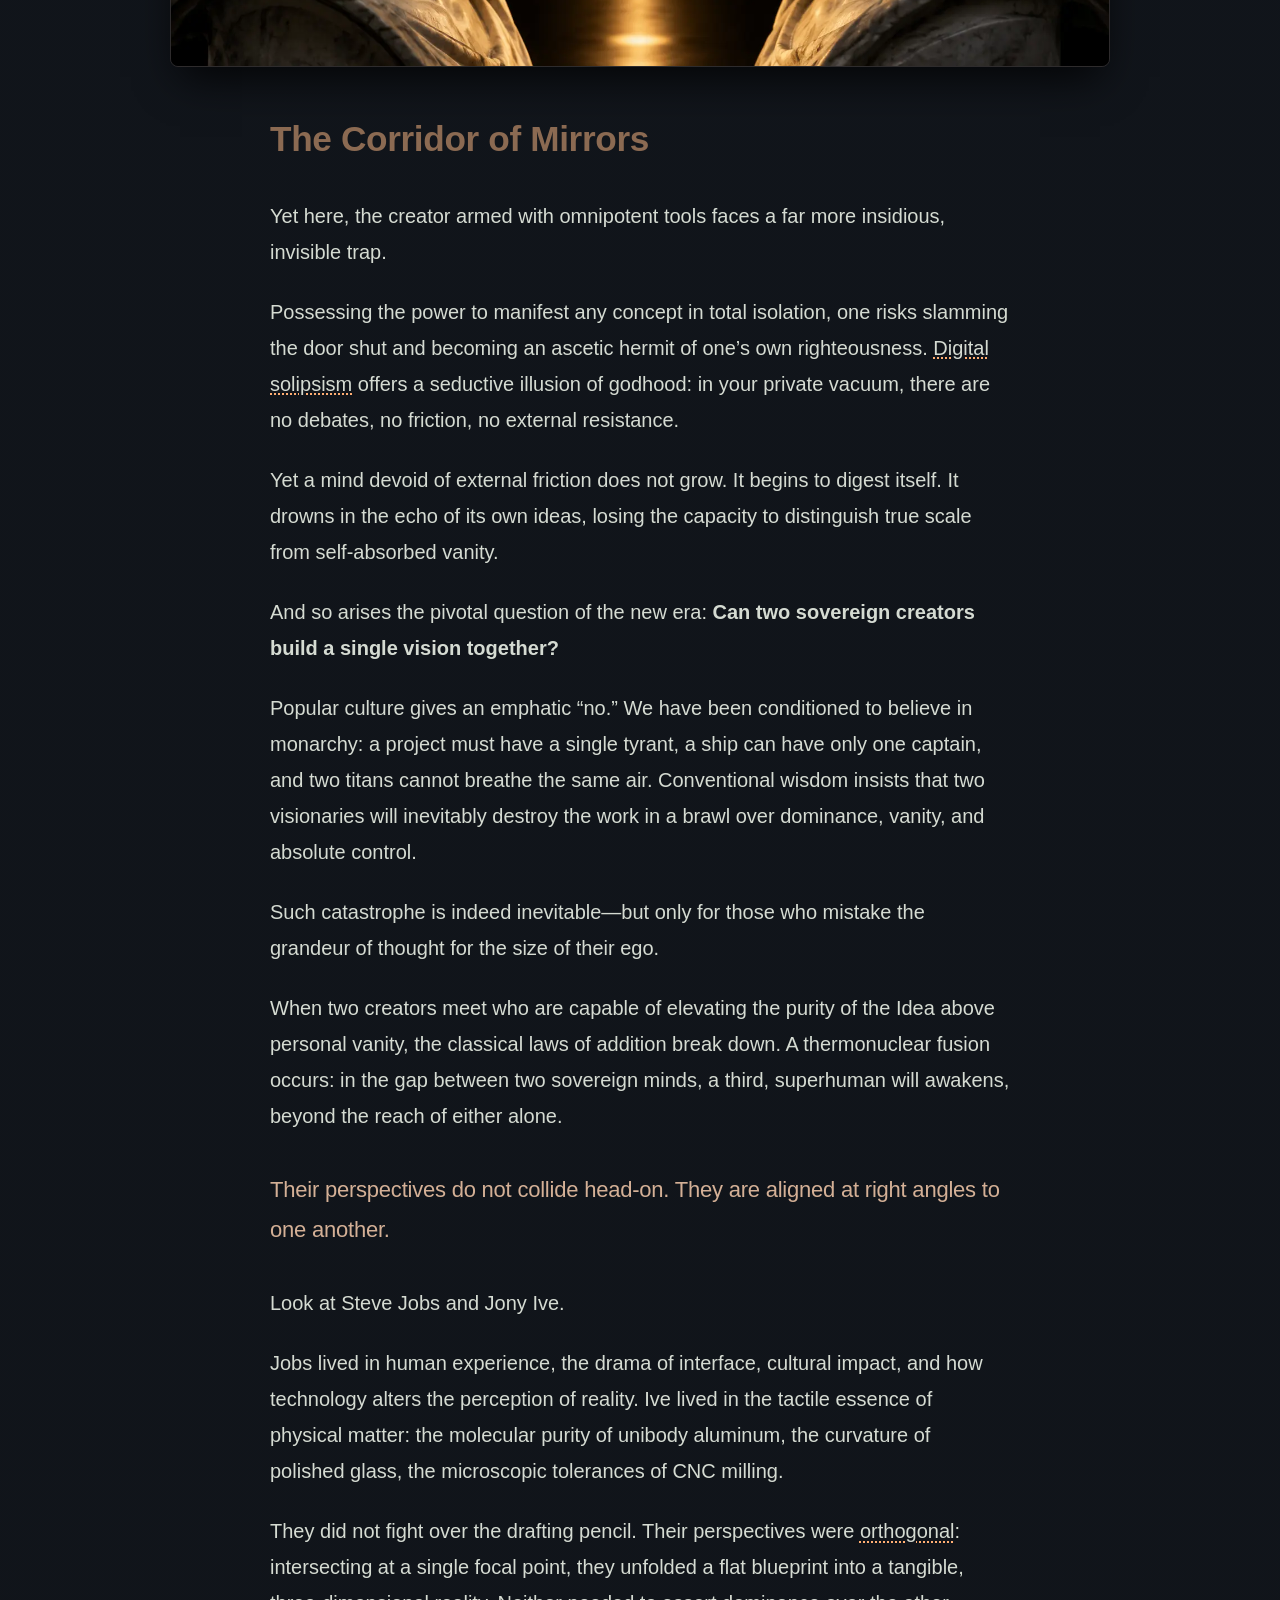
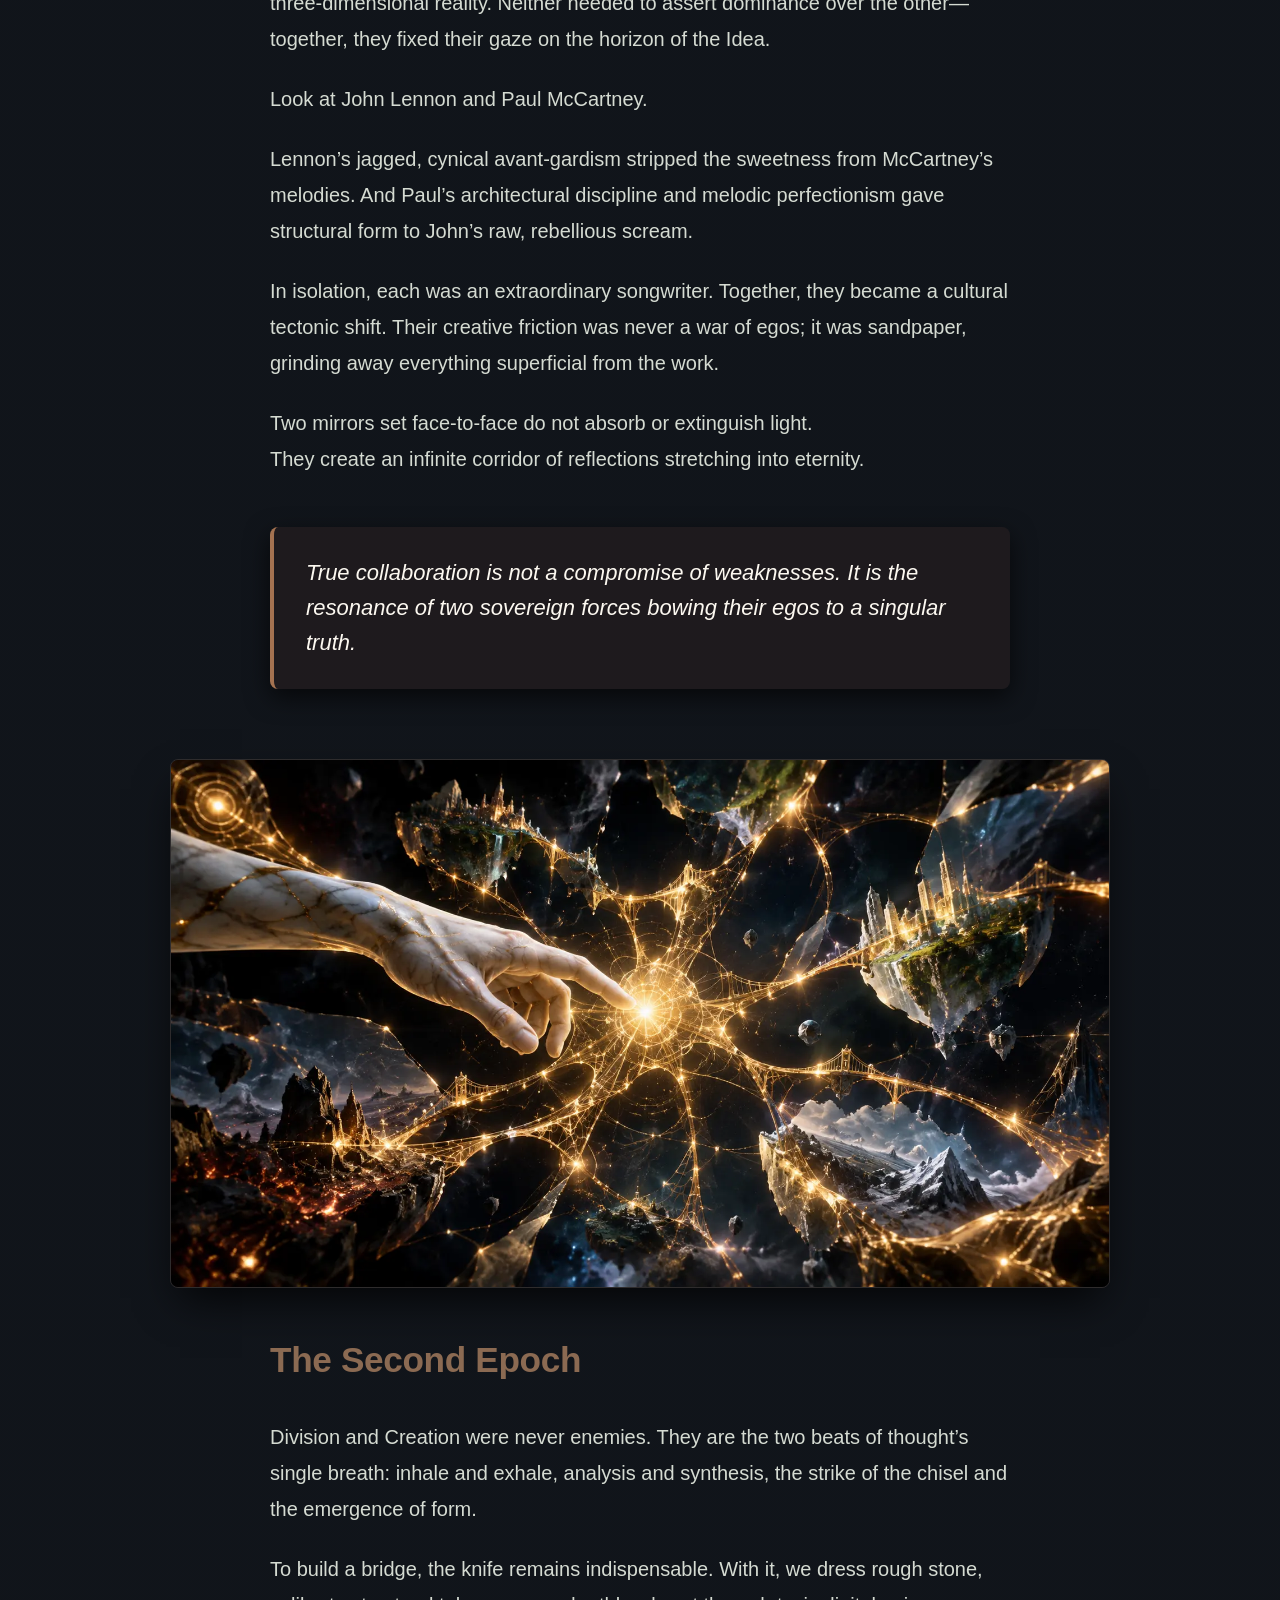
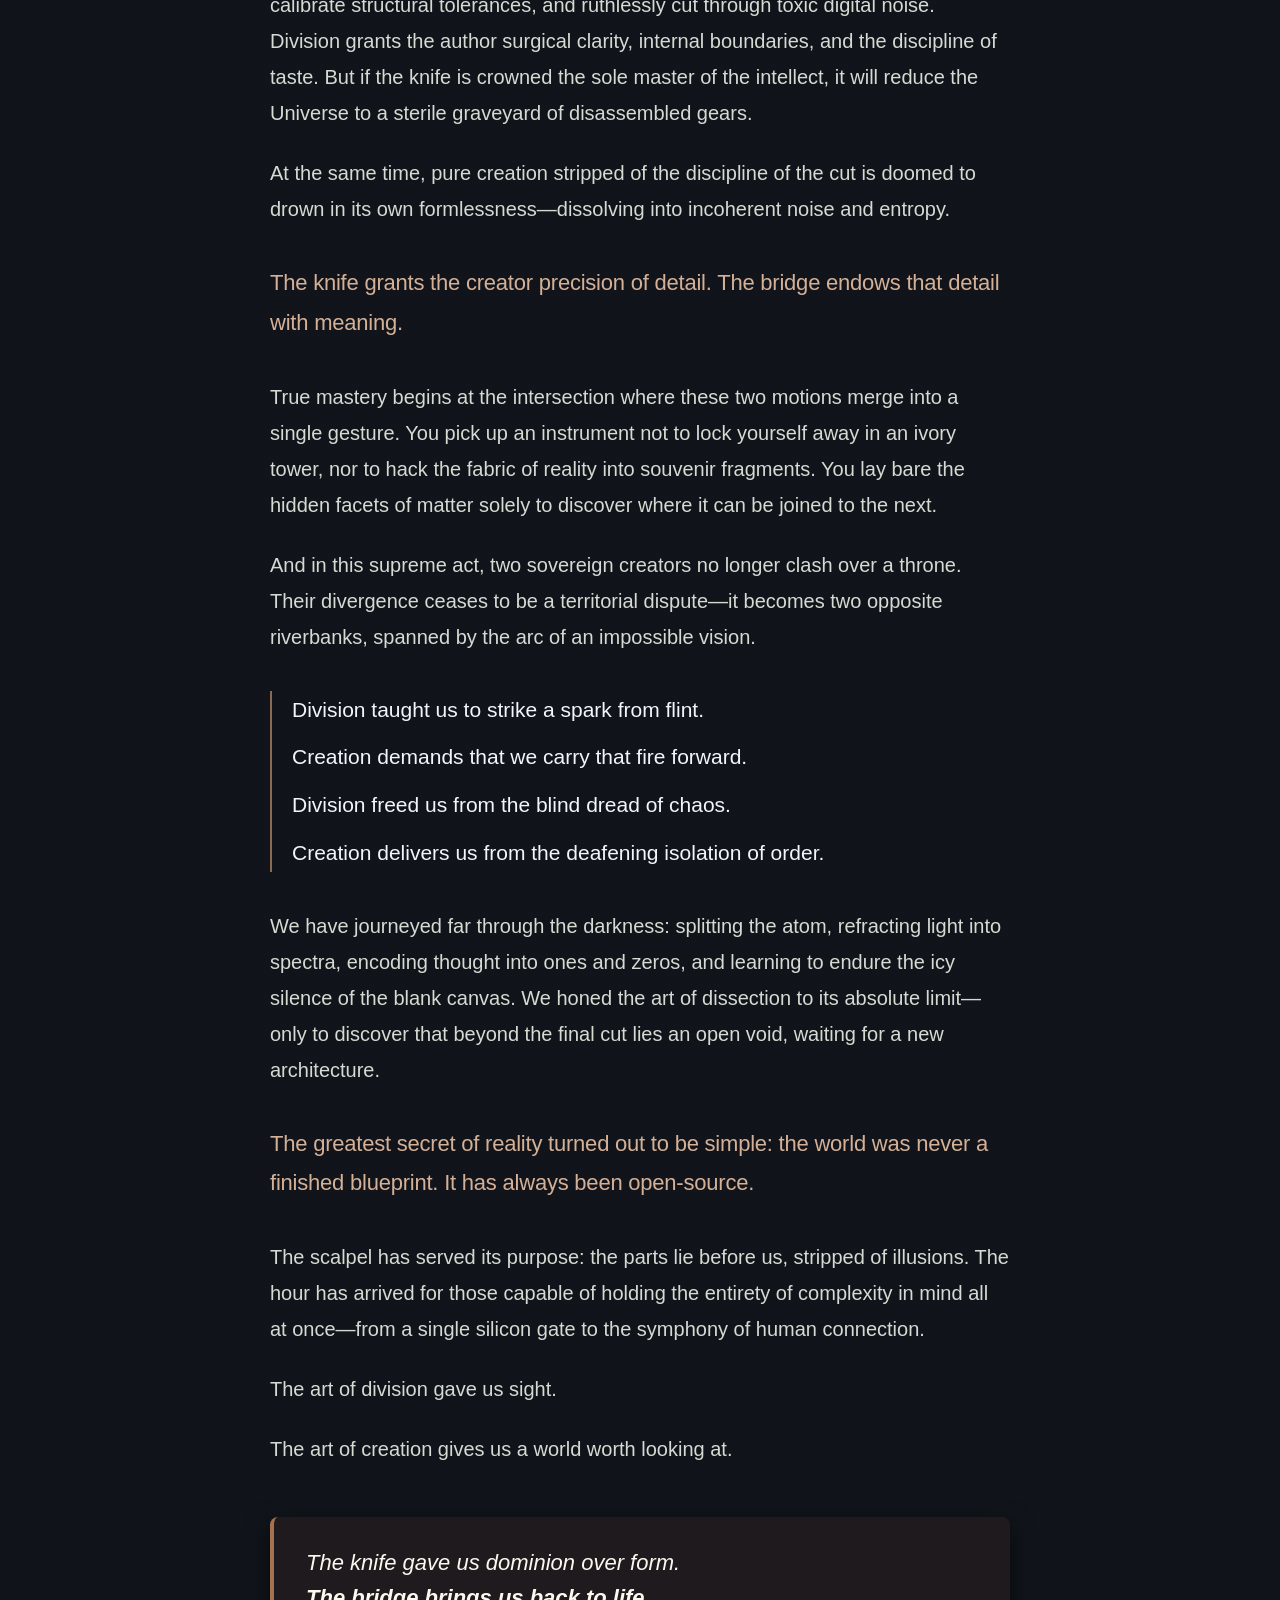
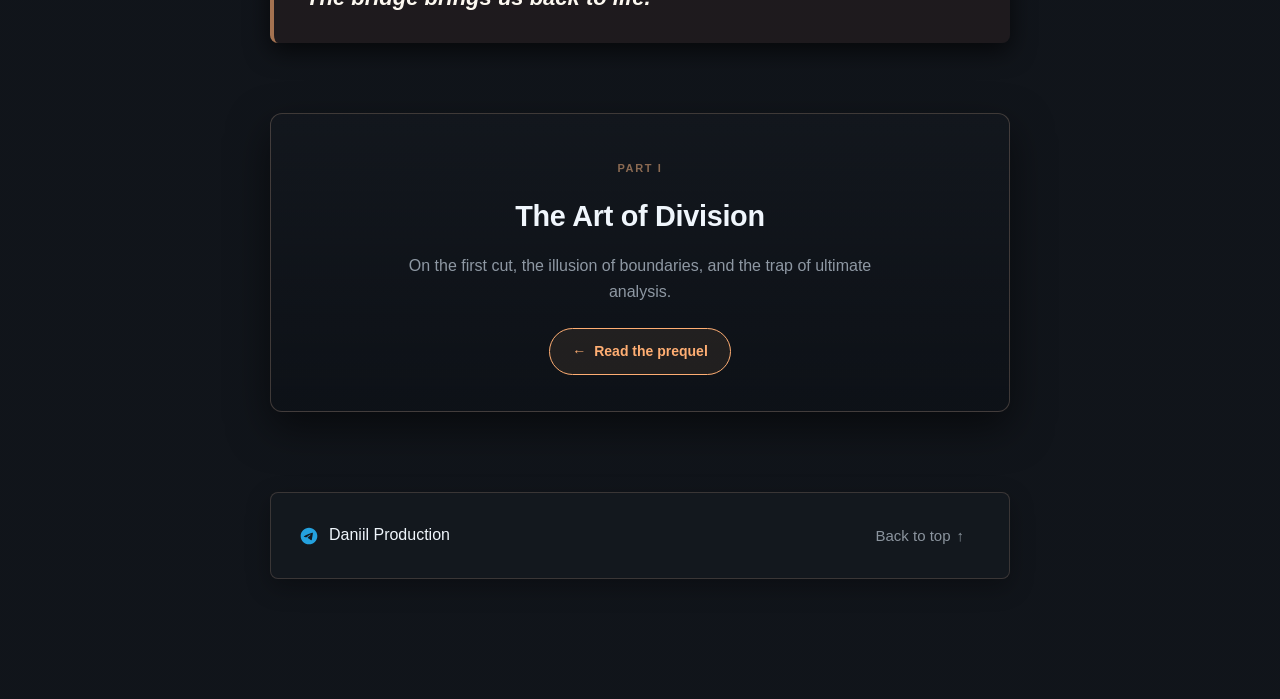
==== commit 6f469e14: "Add files via upload" ====
--- a/index.html
+++ b/index.html
@@ -91,6 +91,13 @@
                 <span class="ch-name">The Second Epoch</span>
             </a>
         </nav>
+
+        <div class="sidebar-series">
+            <span class="series-label">ESSAY SERIES</span>
+            <a href="https://division.daniilproduction.com/" class="series-link">I. The Art of Division</a>
+            <a href="https://creation.daniilproduction.com/" class="series-link active">II. The Art of Creation</a>
+        </div>
+
     </aside>
 
     <aside id="music-sidebar" class="sidebar-card">
@@ -178,10 +185,10 @@
             <img src="/img/1.webp" alt="The Illusion of Two Castes" class="chapter-img">
             <h2>The Illusion of Two Castes</h2>
             <p>It is commonly believed that civilization rests on a strict symbiosis between two unequal castes.</p>
-            <p>On one side stand solitary demiurges, visionaries, and world architects capable of seeing beyond the horizon. On the other lies a nameless army of narrow specialists, living calculators, and cogs whose purpose is to lay bricks inside someone else’s master plan. For centuries, we have been taught that this hierarchy is sacred: that progress is impossible without a rigid vertical dividing humanity into those who think and those who merely keep the gears turning.</p>
+            <p>On one side stand solitary <span class="term" data-definition="Demiurge (from Greek 'artisan, creator') — a creator of worlds. In this context, those who architect foundational rules and systems within which others live.">demiurges</span>, visionaries, and world architects capable of seeing beyond the horizon. On the other lies a nameless army of narrow specialists, living calculators, and cogs whose purpose is to lay bricks inside someone else’s master plan. For centuries, we have been taught that this hierarchy is sacred: that progress is impossible without a rigid vertical dividing humanity into those who think and those who merely keep the gears turning.</p>
             <p>Yet this hierarchy is a fundamental illusion. An industrial myth engineered for the convenience of managing the masses.</p>
             <p>Look at the physical universe. It knows no job descriptions. It has no tables of rank, no diplomas, no bureaucratic regulations, and no preordained rulers. Matter is utterly neutral. Stars, gravitational fields, silicon, carbon, and the quantum vacuum form a pristine, indifferent foundation.</p>
-            <p class="highlight">Before an indifferent Universe, every human mind carries identical ontological weight.</p>
+            <p class="highlight">Before an indifferent Universe, every human mind carries identical <span class="term" data-definition="Fundamental reality and validity before the laws of existence itself (from Greek ontos — 'being'), independent of human titles, ranks, or social status.">ontological weight</span>.</p>
             <p>The laws of physics do not require a creator to ask for permission. Gravity does not care who calculates the orbital trajectory—a celebrated academician or a nameless enthusiast in a garage. Code compiles not because its author holds high status, but because the logic is free of contradictions.</p>
             <p>Caste systems exist solely within human interfaces—in bureaucratic scaffolds designed to conserve cognitive energy. But at the raw point of contact with reality, no hierarchy exists. There is only consciousness and the resistance of the material.</p>
             <p>The ability to create worlds was never the genetic privilege of the chosen few. It has always been the natural state of any human being who found the audacity to step directly into the unknown.</p>
@@ -196,7 +203,7 @@
             <p>Civilization has never moved forward by royal decrees or committee mandates. It advanced through a grand, unbroken relay of tools.</p>
             <p>When our distant ancestor first picked up a river pebble and chipped its edge with another stone, he was not executing someone else’s directive. He entered into direct dialogue with nature and forged the first hand axe—a tool of the first order.</p>
             <p>Yet the true revolution occurred in the following moment. He did not take that shape to his grave, nor did he declare it the proprietary monopoly of his ego. He left it by the fire. Another human took that stone, carved a wooden shaft, bound it with plant fibers, and created a spear—a tool of the second order.</p>
-            <p>Thus began the recursion of creation:</p>
+            <p>Thus began the <span class="term" data-definition="Recursion — a process referencing itself. In culture: a tool being used to forge the next, higher-order tool (stone → chisel → lathe → compiler).">recursion</span> of creation:</p>
             <div class="rhythm-block">
                 <p>Stone gave birth to the chisel.</p>
                 <p>The chisel gave birth to the lever and the wheel.</p>
@@ -254,7 +261,7 @@
             <img src="/img/5.webp" alt="The Corridor of Mirrors" class="chapter-img">
             <h2>The Corridor of Mirrors</h2>
             <p>Yet here, the creator armed with omnipotent tools faces a far more insidious, invisible trap.</p>
-            <p>Possessing the power to manifest any concept in total isolation, one risks slamming the door shut and becoming an ascetic hermit of one’s own righteousness. Digital solipsism offers a seductive illusion of godhood: in your private vacuum, there are no debates, no friction, no external resistance.</p>
+            <p>Possessing the power to manifest any concept in total isolation, one risks slamming the door shut and becoming an ascetic hermit of one’s own righteousness. <span class="term" data-definition="Solipsism — the philosophical view that only one's own mind is sure to exist. Digital solipsism: the illusion of omnipotence inside an isolated echo chamber where no one resists or challenges you.">Digital solipsism</span> offers a seductive illusion of godhood: in your private vacuum, there are no debates, no friction, no external resistance.</p>
             <p>Yet a mind devoid of external friction does not grow. It begins to digest itself. It drowns in the echo of its own ideas, losing the capacity to distinguish true scale from self-absorbed vanity.</p>
             <p>And so arises the pivotal question of the new era: <strong>Can two sovereign creators build a single vision together?</strong></p>
             <p>Popular culture gives an emphatic “no.” We have been conditioned to believe in monarchy: a project must have a single tyrant, a ship can have only one captain, and two titans cannot breathe the same air. Conventional wisdom insists that two visionaries will inevitably destroy the work in a brawl over dominance, vanity, and absolute control.</p>
@@ -263,7 +270,7 @@
             <p class="highlight">Their perspectives do not collide head-on. They are aligned at right angles to one another.</p>
             <p>Look at Steve Jobs and Jony Ive.</p>
             <p>Jobs lived in human experience, the drama of interface, cultural impact, and how technology alters the perception of reality. Ive lived in the tactile essence of physical matter: the molecular purity of unibody aluminum, the curvature of polished glass, the microscopic tolerances of CNC milling.</p>
-            <p>They did not fight over the drafting pencil. Their perspectives were orthogonal: intersecting at a single focal point, they unfolded a flat blueprint into a tangible, three-dimensional reality. Neither needed to assert dominance over the other—together, they fixed their gaze on the horizon of the Idea.</p>
+            <p>They did not fight over the drafting pencil. Their perspectives were <span class="term" data-definition="In geometry — perpendicular (at 90°). In collaboration: independent vectors (Jobs' experience & Ive's physical matter) that don't collide, but unfold a flat idea into 3D volume.">orthogonal</span>: intersecting at a single focal point, they unfolded a flat blueprint into a tangible, three-dimensional reality. Neither needed to assert dominance over the other—together, they fixed their gaze on the horizon of the Idea.</p>
             <p>Look at John Lennon and Paul McCartney.</p>
             <p>Lennon’s jagged, cynical avant-gardism stripped the sweetness from McCartney’s melodies. And Paul’s architectural discipline and melodic perfectionism gave structural form to John’s raw, rebellious scream.</p>
             <p>In isolation, each was an extraordinary songwriter. Together, they became a cultural tectonic shift. Their creative friction was never a war of egos; it was sandpaper, grinding away everything superficial from the work.</p>
@@ -297,6 +304,16 @@
                 <p>The knife gave us dominion over form.<br><strong>The bridge brings us back to life.</strong></p>
             </blockquote>
         </section>
+        
+        <div class="next-essay-card">
+            <span class="next-essay-label">PART I</span>
+            <h3 class="next-essay-title">The Art of Division</h3>
+            <p class="next-essay-desc">On the first cut, the illusion of boundaries, and the trap of ultimate analysis.</p>
+            <a href="https://division.daniilproduction.com/" class="next-essay-btn">
+                <span class="arrow">←</span>
+                <span>Read the prequel</span>
+            </a>
+        </div>
 
         <footer class="site-footer">
             <a href="https://t.me/DaniilProduction" target="_blank" rel="noopener noreferrer" class="footer-tg">
--- a/style.css
+++ b/style.css
@@ -6,6 +6,16 @@
     margin: 0;
     padding: 0;
     box-sizing: border-box;
+}
+
+::selection {
+    background-color: rgba(255, 174, 115, 0.28);
+    color: #ffffff;
+}
+
+::-moz-selection {
+    background-color: rgba(255, 174, 115, 0.28);
+    color: #ffffff;
 }
 
 body {
@@ -111,6 +121,9 @@
     color: #8b6a52;
     margin-bottom: 28px;
     letter-spacing: -0.01em;
+    max-width: 740px;
+    margin-left: auto;
+    margin-right: auto;
 }
 
 .chapter p {
@@ -118,18 +131,22 @@
     line-height: 1.8;
     color: #d5dbd2;
     margin-bottom: 24px;
+    max-width: 740px;
+    margin-left: auto;
+    margin-right: auto;
 }
 
 .chapter p.highlight {
     color: #d4b096;
     font-size: 22px;
     font-weight: 500;
-    margin: 36px 0;
+    margin: 36px auto;
     letter-spacing: -0.01em;
 }
 
 .chapter blockquote.manifesto {
-    margin: 50px 0 90px;
+    max-width: 740px;
+    margin: 50px auto 70px;
     padding: 28px 32px;
     background-color: rgb(50 35 35 / 43%);
     border-left: 4px solid #ffae7399;
@@ -158,7 +175,8 @@
 }
 
 .rhythm-block {
-    margin: 36px 0;
+    max-width: 740px;
+    margin: 36px auto;
     padding-left: 20px;
     border-left: 2px solid #8b6a52;
 }
@@ -174,10 +192,11 @@
 }
 
 .site-footer {
+    max-width: 740px;
+    margin: 80px auto 0;
     display: flex;
     justify-content: space-between;
     align-items: center;
-    margin-top: 80px;
     padding: 20px 28px;
     background-color: rgba(22, 27, 34, 0.6);
     border: 1px solid rgba(212, 176, 150, 0.2);
@@ -540,4 +559,226 @@
         right: 16px;
         top: 16px;
     }
+}
+
+
+.term {
+    position: relative;
+    color: #d5dbd2;
+    cursor: help;
+    text-decoration: underline dotted #ffae73 1.5px;
+    text-underline-offset: 3px;
+    transition: color 0.2s ease;
+}
+
+.term:hover,
+.term.active {
+    color: #ffae73;
+}
+
+.term-tooltip {
+    position: absolute;
+    bottom: calc(100% + 12px);
+    left: 50%;
+    transform: translateX(-50%) translateY(4px);
+    width: 280px;
+    padding: 12px 16px;
+    background: rgba(13, 17, 23, 0.95);
+    border: 2px solid rgba(212, 176, 150, 0.588);
+    border-radius: 8px;
+    box-shadow: 0 12px 30px rgba(0, 0, 0, 0.8);
+    backdrop-filter: blur(10px);
+    color: #e3e8e0;
+    font-size: 13px;
+    font-weight: 400;
+    line-height: 1.5;
+    letter-spacing: 0;
+    text-align: left;
+    pointer-events: none;
+    opacity: 0;
+    visibility: hidden;
+    transition: all 0.2s cubic-bezier(0.16, 1, 0.3, 1);
+    z-index: 1000;
+}
+
+
+.term-tooltip::after {
+    content: '';
+    position: absolute;
+    top: 100%;
+    left: 50%;
+    transform: translateX(-50%);
+    border-width: 8px;
+    border-style: solid;
+    border-color: rgba(212, 176, 150, 0.588) transparent transparent transparent;
+}
+
+.term:hover .term-tooltip,
+.term.active .term-tooltip {
+    opacity: 1;
+    visibility: visible;
+    transform: translateX(-50%) translateY(0);
+}
+
+
+
+#quote-share-menu {
+    position: absolute;
+    display: none;
+    align-items: center;
+    gap: 6px;
+    background: rgba(13, 17, 23, 0.95);
+    border: 1px solid rgba(212, 176, 150, 0.35);
+    border-radius: 30px;
+    padding: 6px 10px;
+    box-shadow: 0 10px 30px rgba(0, 0, 0, 0.75);
+    backdrop-filter: blur(12px);
+    z-index: 9999;
+    transform: translate(-50%, -100%);
+    pointer-events: auto;
+    animation: fadeIn 0.15s ease-out;
+}
+
+#quote-share-menu button {
+    background: transparent;
+    border: none;
+    color: #d5dbd2;
+    padding: 6px 10px;
+    border-radius: 16px;
+    font-size: 13px;
+    font-weight: 500;
+    cursor: pointer;
+    display: flex;
+    align-items: center;
+    gap: 6px;
+    transition: all 0.15s ease;
+}
+
+#quote-share-menu button:hover {
+    background: rgba(255, 174, 115, 0.15);
+    color: #ffae73;
+}
+
+#quote-share-menu .divider {
+    width: 1px;
+    height: 14px;
+    background: rgba(255, 255, 255, 0.15);
+}
+
+@keyframes fadeIn {
+    from { opacity: 0; transform: translate(-50%, -90%); }
+    to { opacity: 1; transform: translate(-50%, -100%); }
+}
+
+
+
+.next-essay-card {
+    max-width: 740px;
+    margin: 60px auto 0;
+    padding: 36px 32px;
+    background: linear-gradient(180deg, rgba(22, 27, 34, 0.4) 0%, rgba(13, 17, 23, 0.8) 100%);
+    border: 1px solid rgba(212, 176, 150, 0.25);
+    border-radius: 12px;
+    text-align: center;
+    box-shadow: 0 16px 40px rgba(0, 0, 0, 0.5);
+}
+
+.next-essay-label {
+    display: inline-block;
+    font-size: 11px;
+    font-weight: 700;
+    letter-spacing: 0.15em;
+    color: #8b6a52;
+    margin-bottom: 12px;
+}
+
+.next-essay-title {
+    font-size: 1.8rem;
+    color: #f0f6fc;
+    margin-bottom: 10px;
+    letter-spacing: -0.01em;
+}
+
+.next-essay-desc {
+    font-size: 16px;
+    color: #8e98a3;
+    max-width: 500px;
+    margin: 0 auto 24px;
+    line-height: 1.6;
+}
+
+.next-essay-btn {
+    display: inline-flex;
+    align-items: center;
+    gap: 8px;
+    background: rgba(255, 174, 115, 0.08);
+    border: 1px solid #ffae73;
+    color: #ffae73;
+    padding: 10px 22px;
+    border-radius: 24px;
+    text-decoration: none;
+    font-size: 14px;
+    font-weight: 600;
+    transition: all 0.2s ease;
+}
+
+.next-essay-btn:hover {
+    background: #ffae73;
+    color: #0d1117;
+    transform: translateY(-2px);
+    box-shadow: 0 8px 20px rgba(255, 174, 115, 0.3);
+}
+
+.next-essay-btn .arrow {
+    transition: transform 0.2s ease;
+}
+
+.next-essay-btn:hover .arrow {
+    transform: translateX(4px);
+}
+
+
+
+.sidebar-series {
+    margin-top: 24px;
+    padding-top: 16px;
+    border-top: 1px solid rgba(255, 255, 255, 0.08);
+    display: flex;
+    flex-direction: column;
+    gap: 6px;
+}
+
+.series-label {
+    font-size: 11px;
+    font-weight: 700;
+    letter-spacing: 0.12em;
+    color: #8b6a52;
+    margin-bottom: 6px;
+    text-transform: uppercase;
+}
+
+.series-link {
+    display: flex;
+    align-items: center;
+    padding: 8px 12px;
+    border-radius: 6px;
+    font-size: 14px;
+    color: #8b949e;
+    text-decoration: none;
+    border: 1px solid transparent;
+    transition: all 0.2s ease;
+}
+
+.series-link:hover {
+    color: #f0f6fc;
+    background-color: rgba(255, 255, 255, 0.04);
+}
+
+.series-link.active {
+    color: #ffae73;
+    background-color: rgba(255, 174, 115, 0.08);
+    border-color: rgba(255, 174, 115, 0.25);
+    font-weight: 600;
+    cursor: default;
+    pointer-events: none;
 }
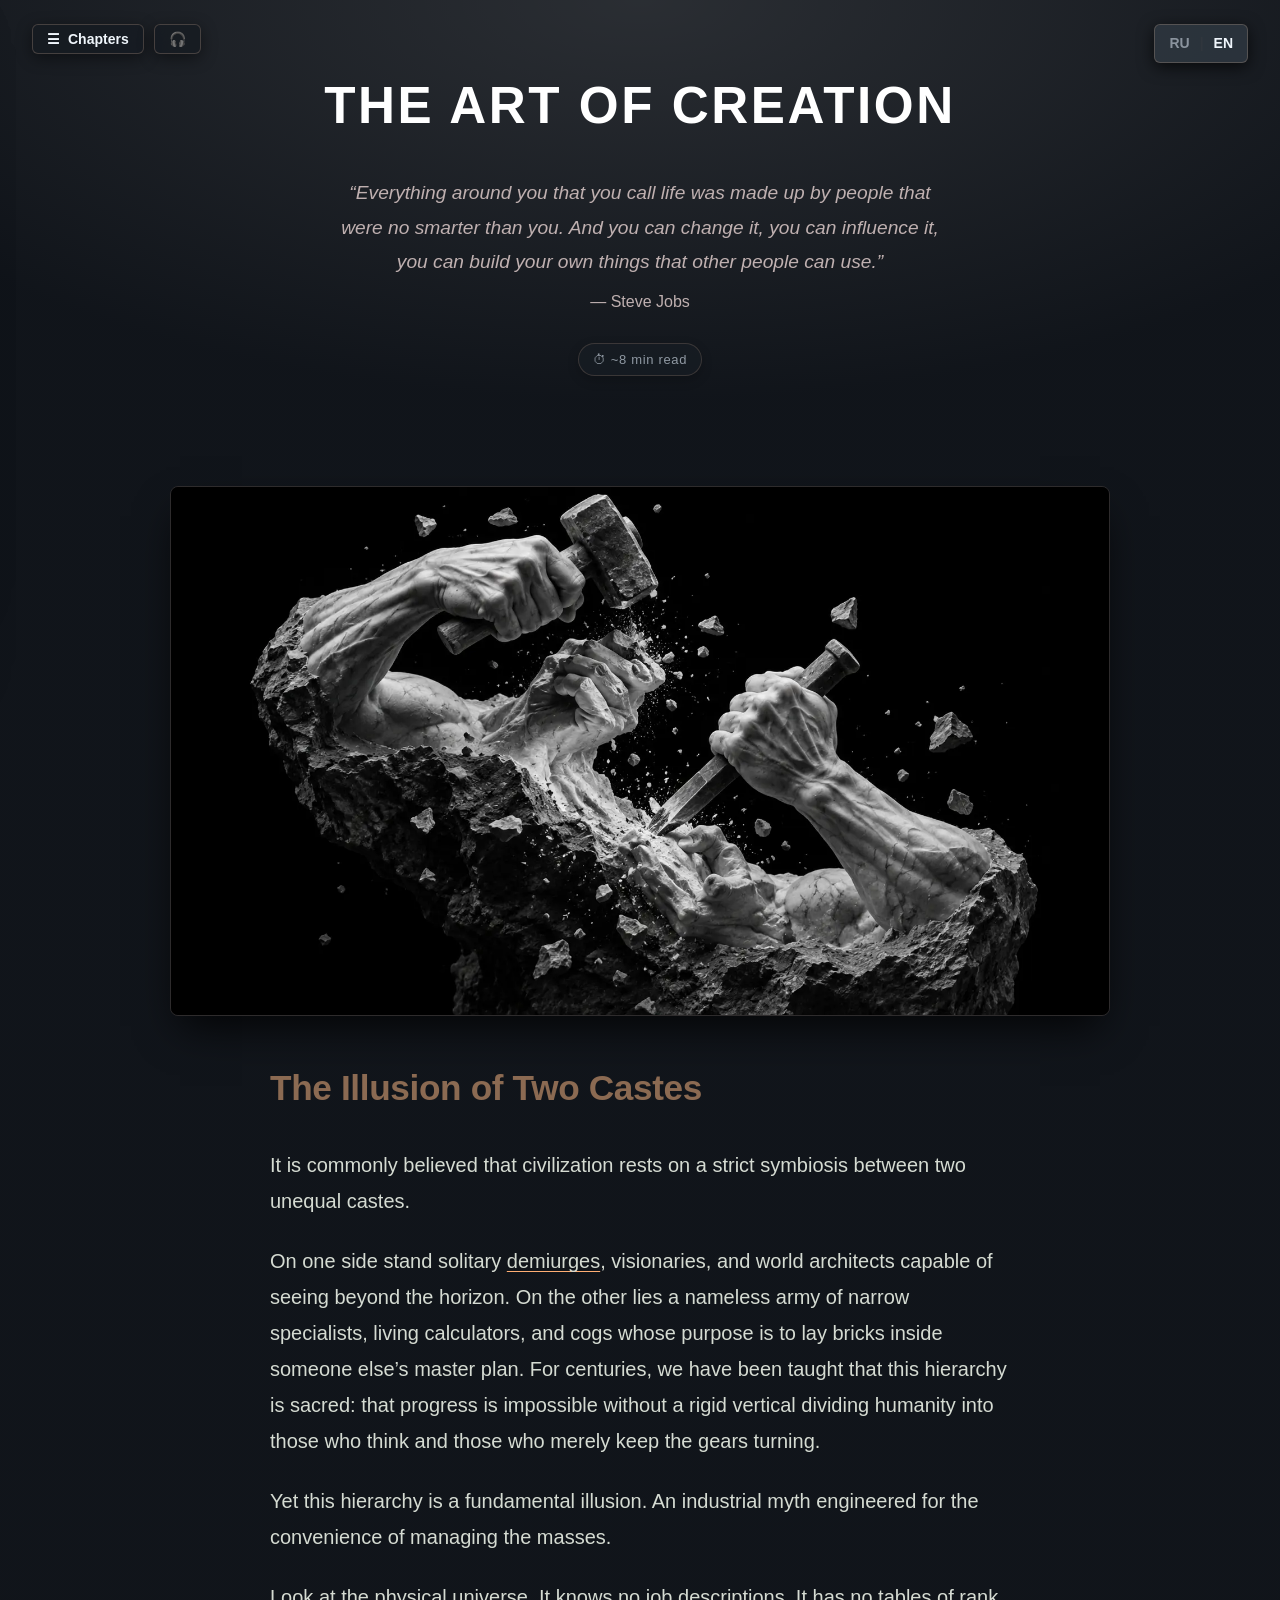
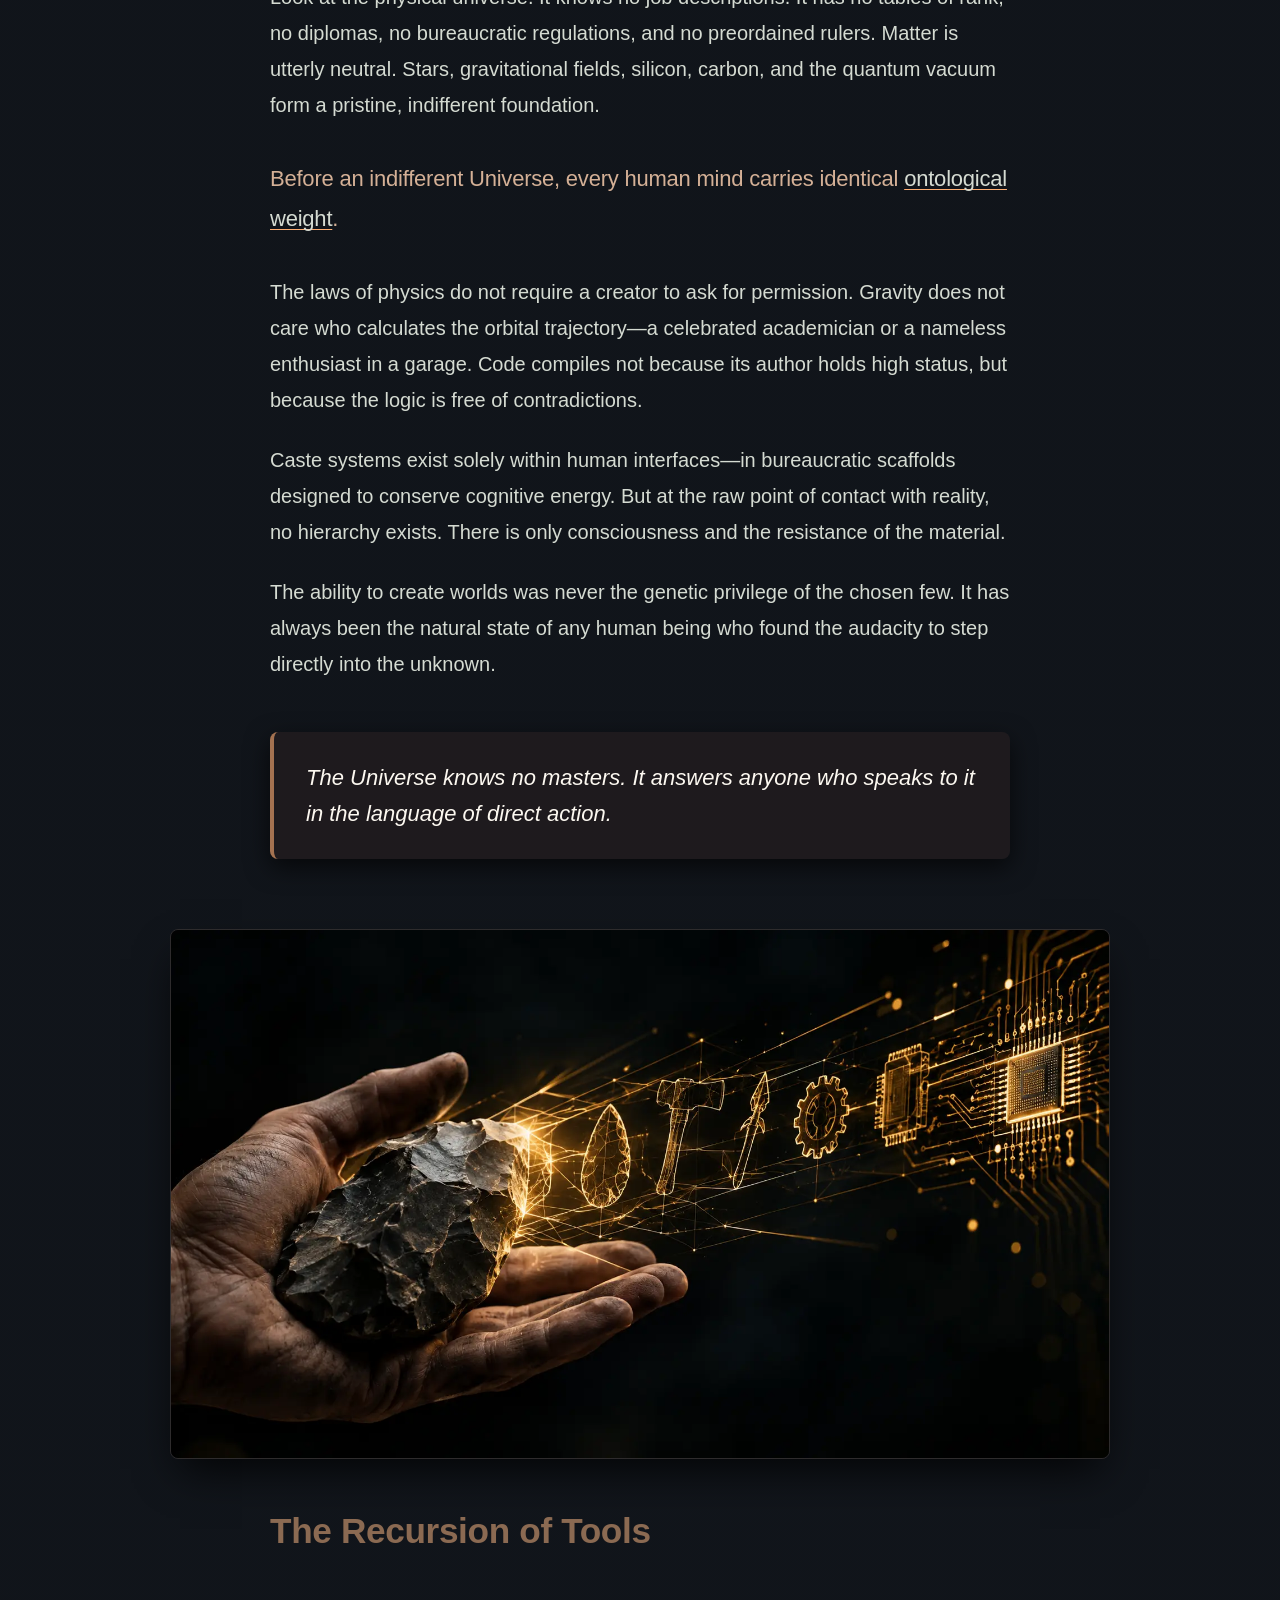
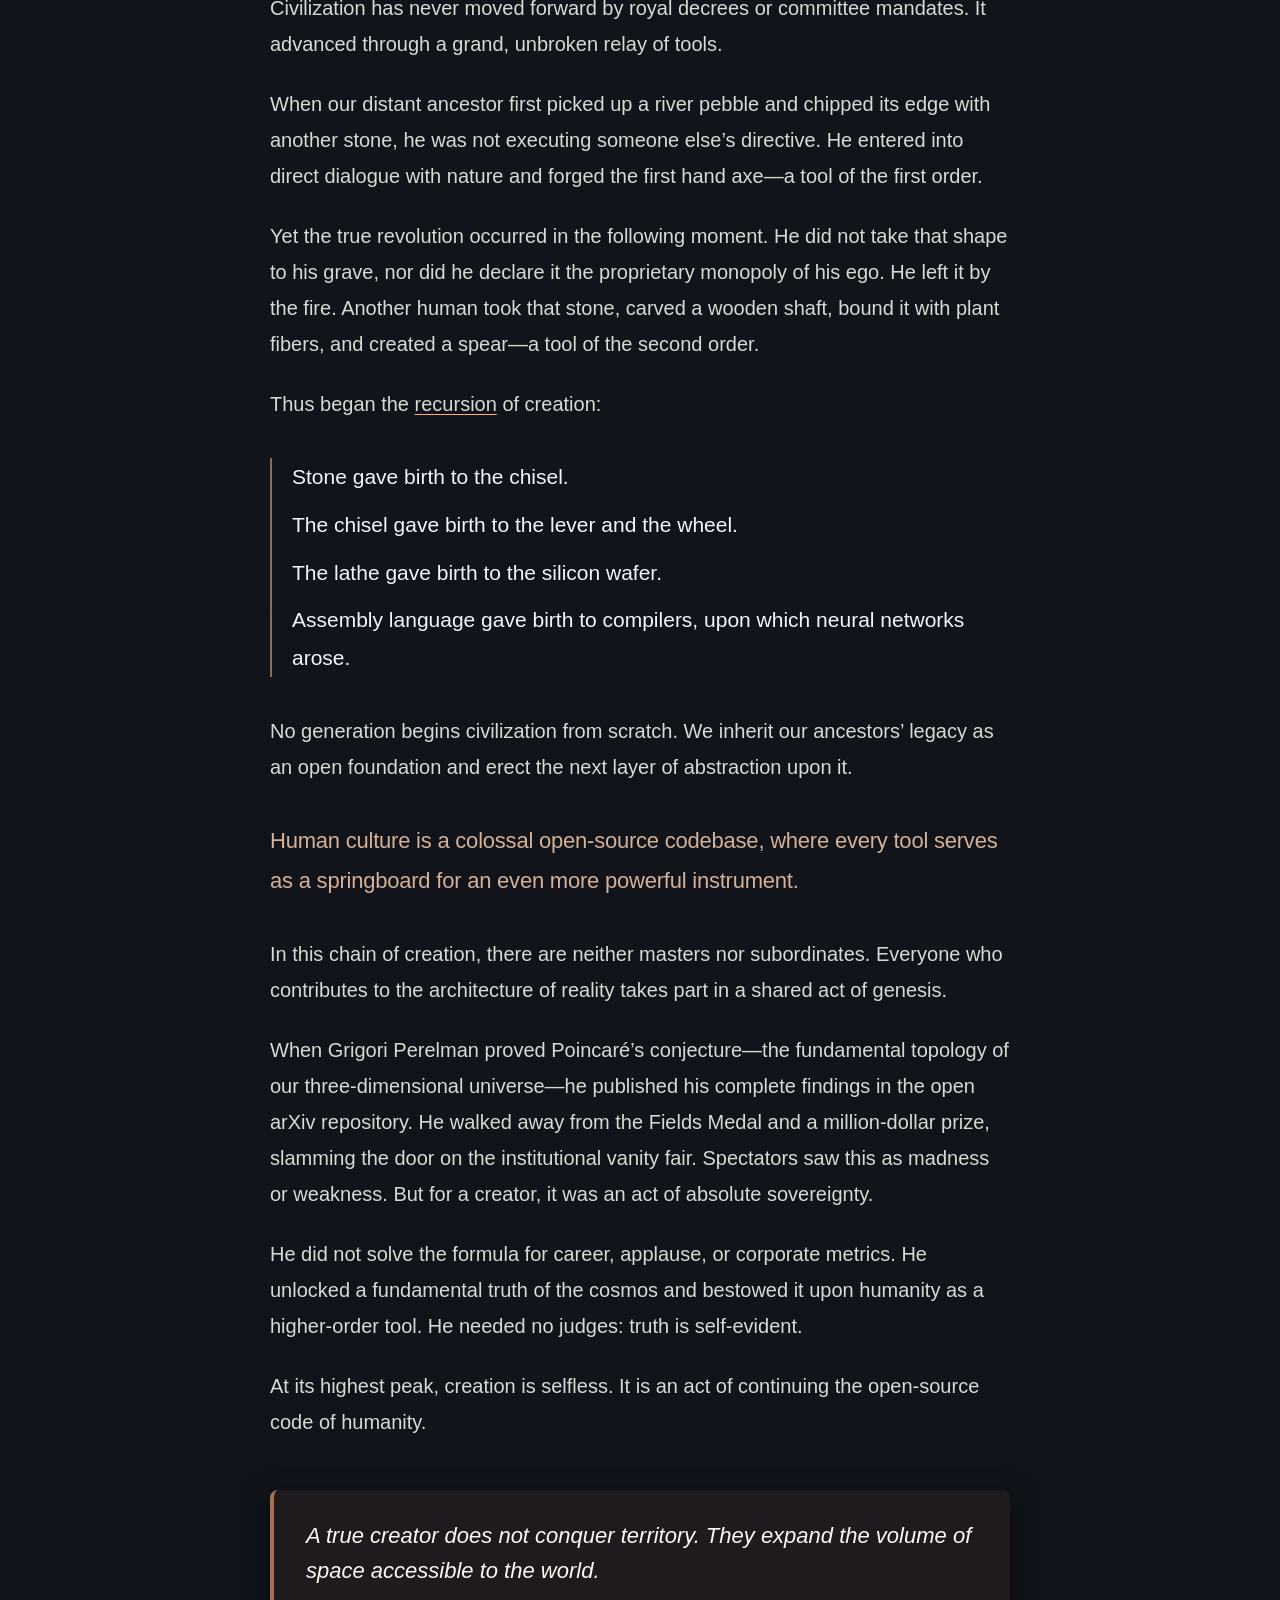
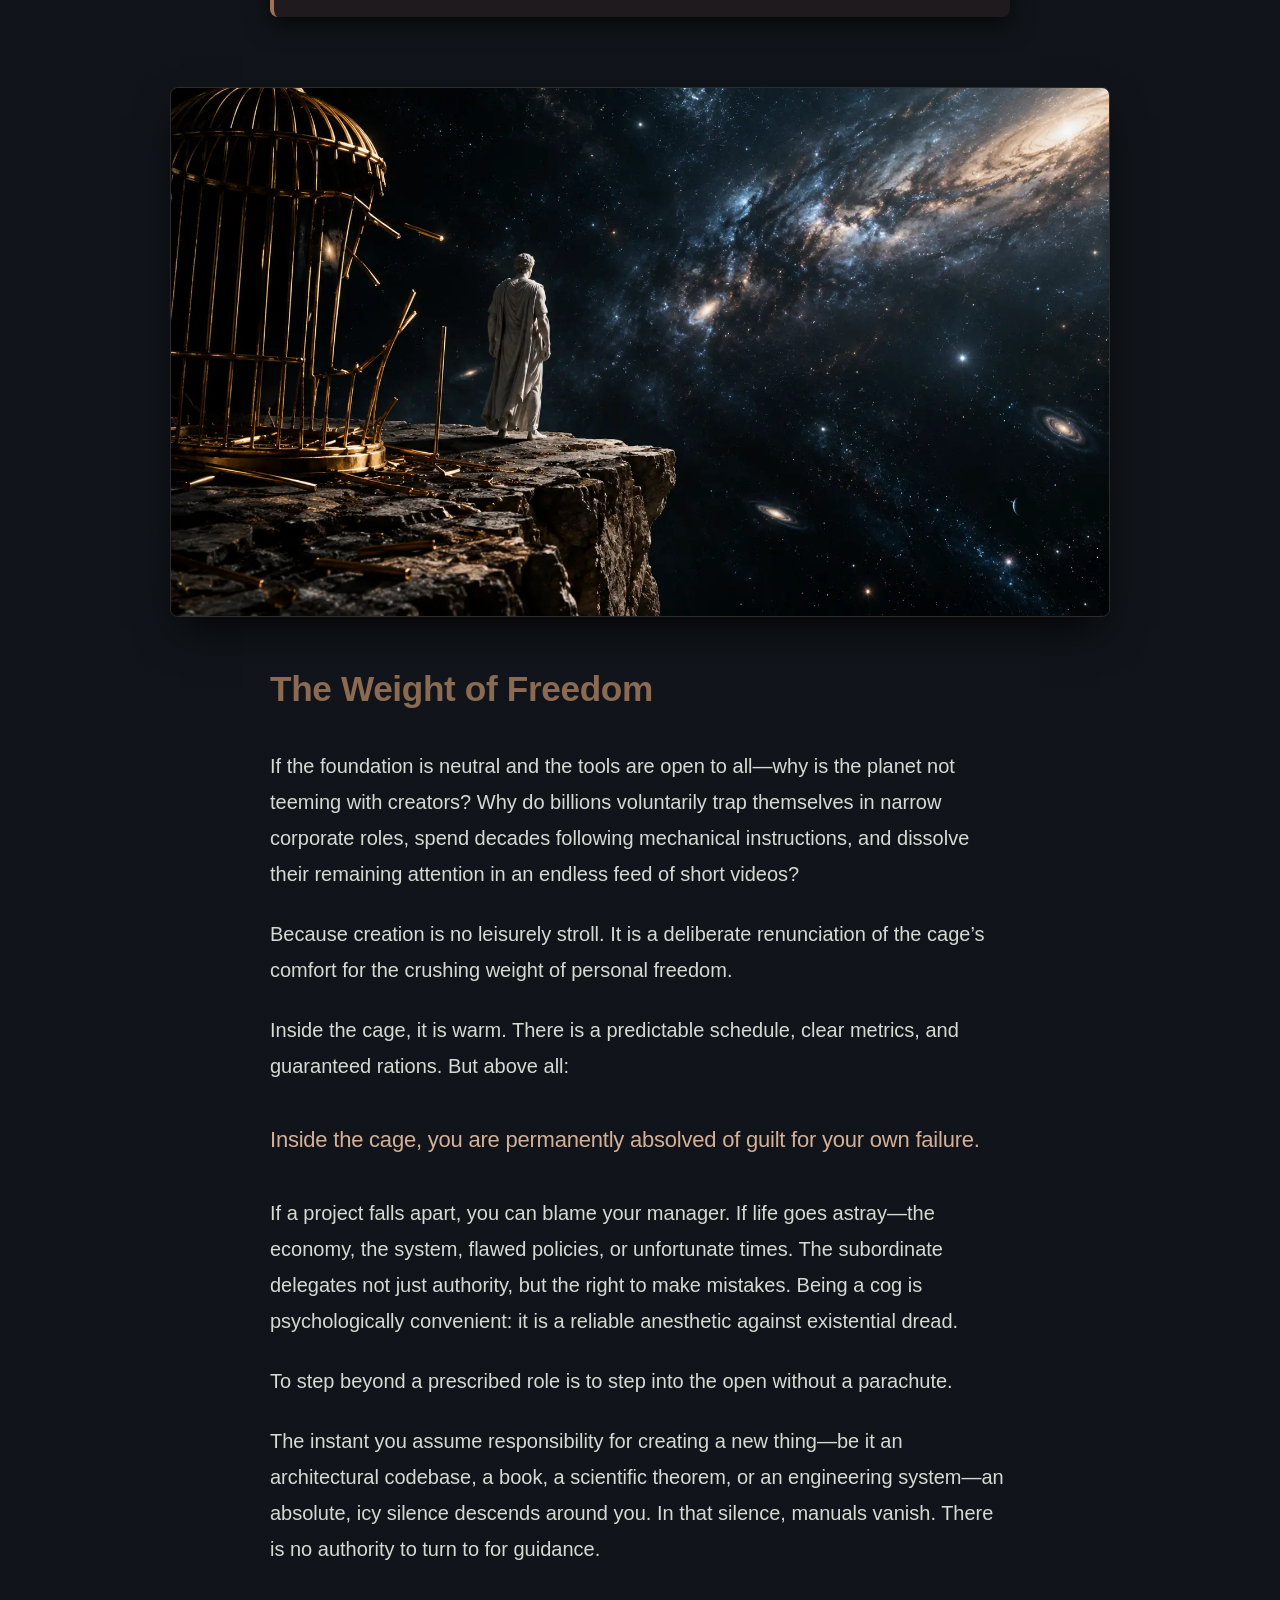
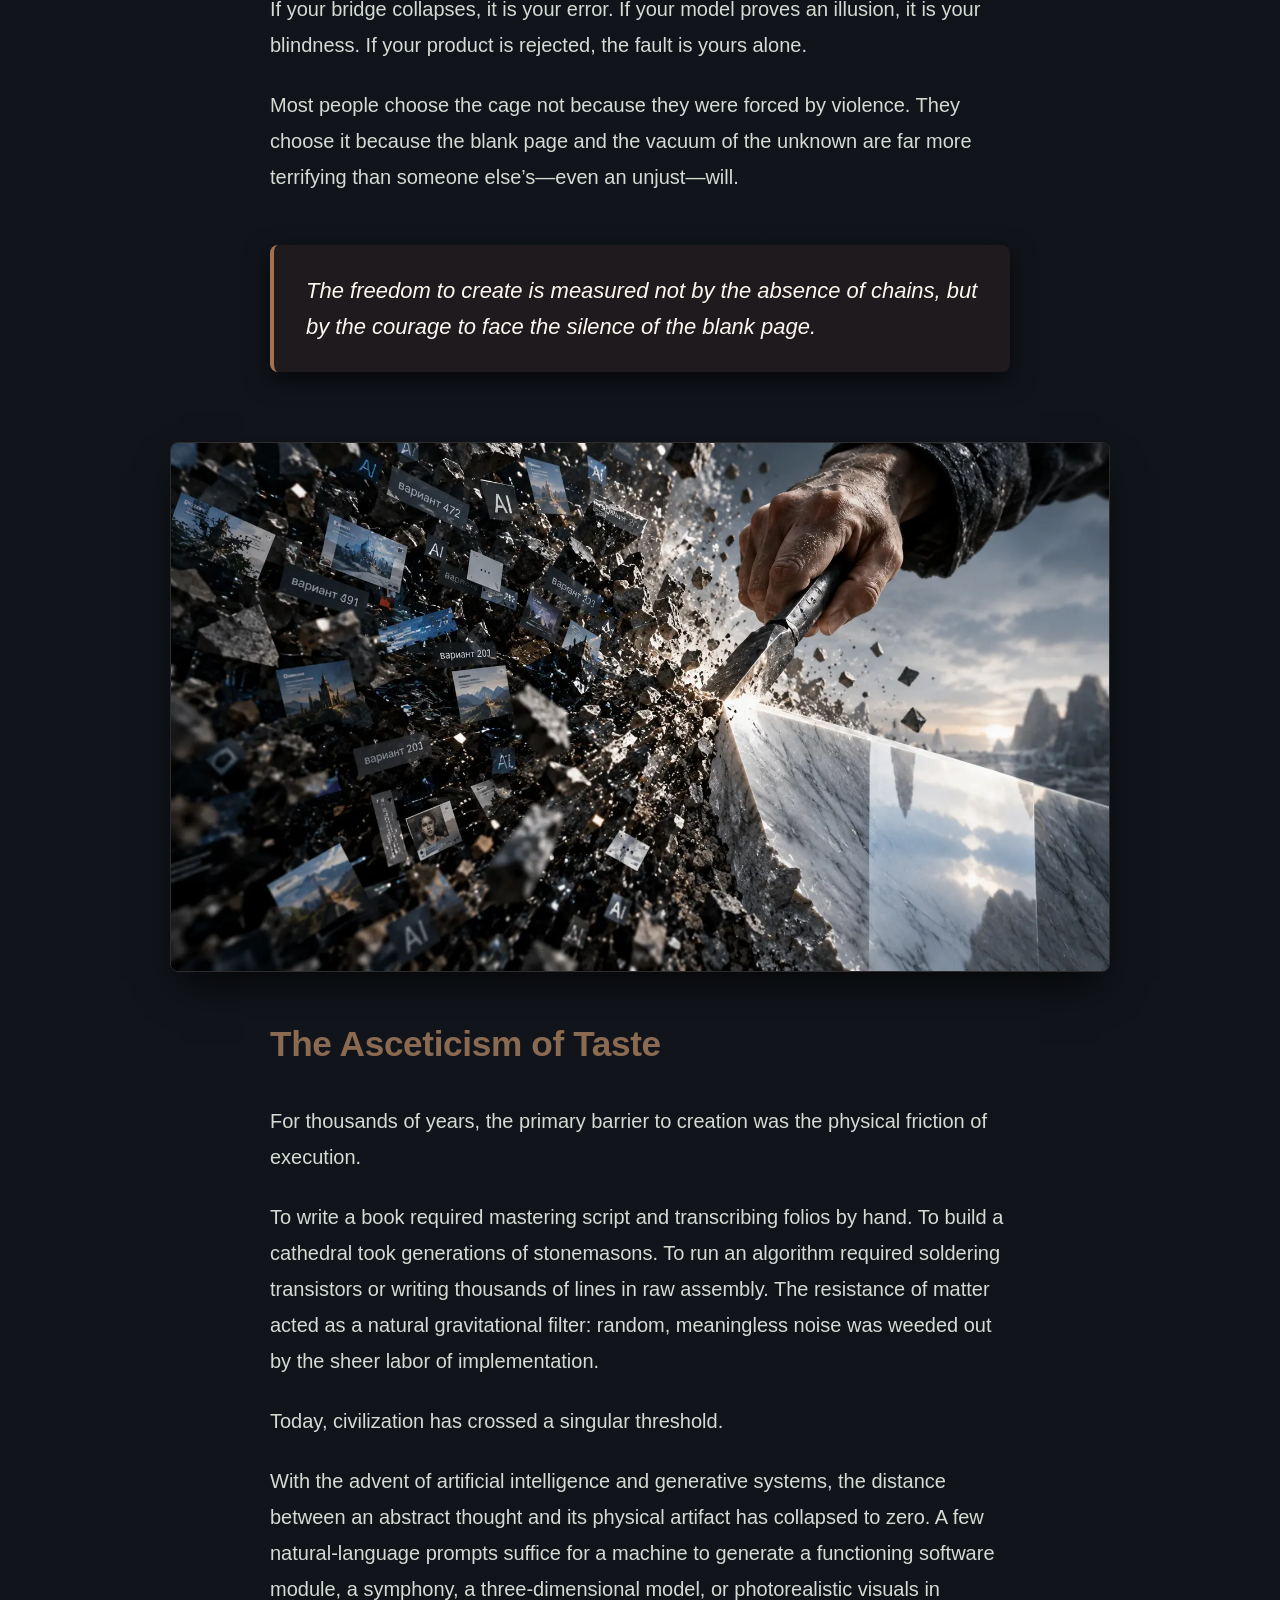
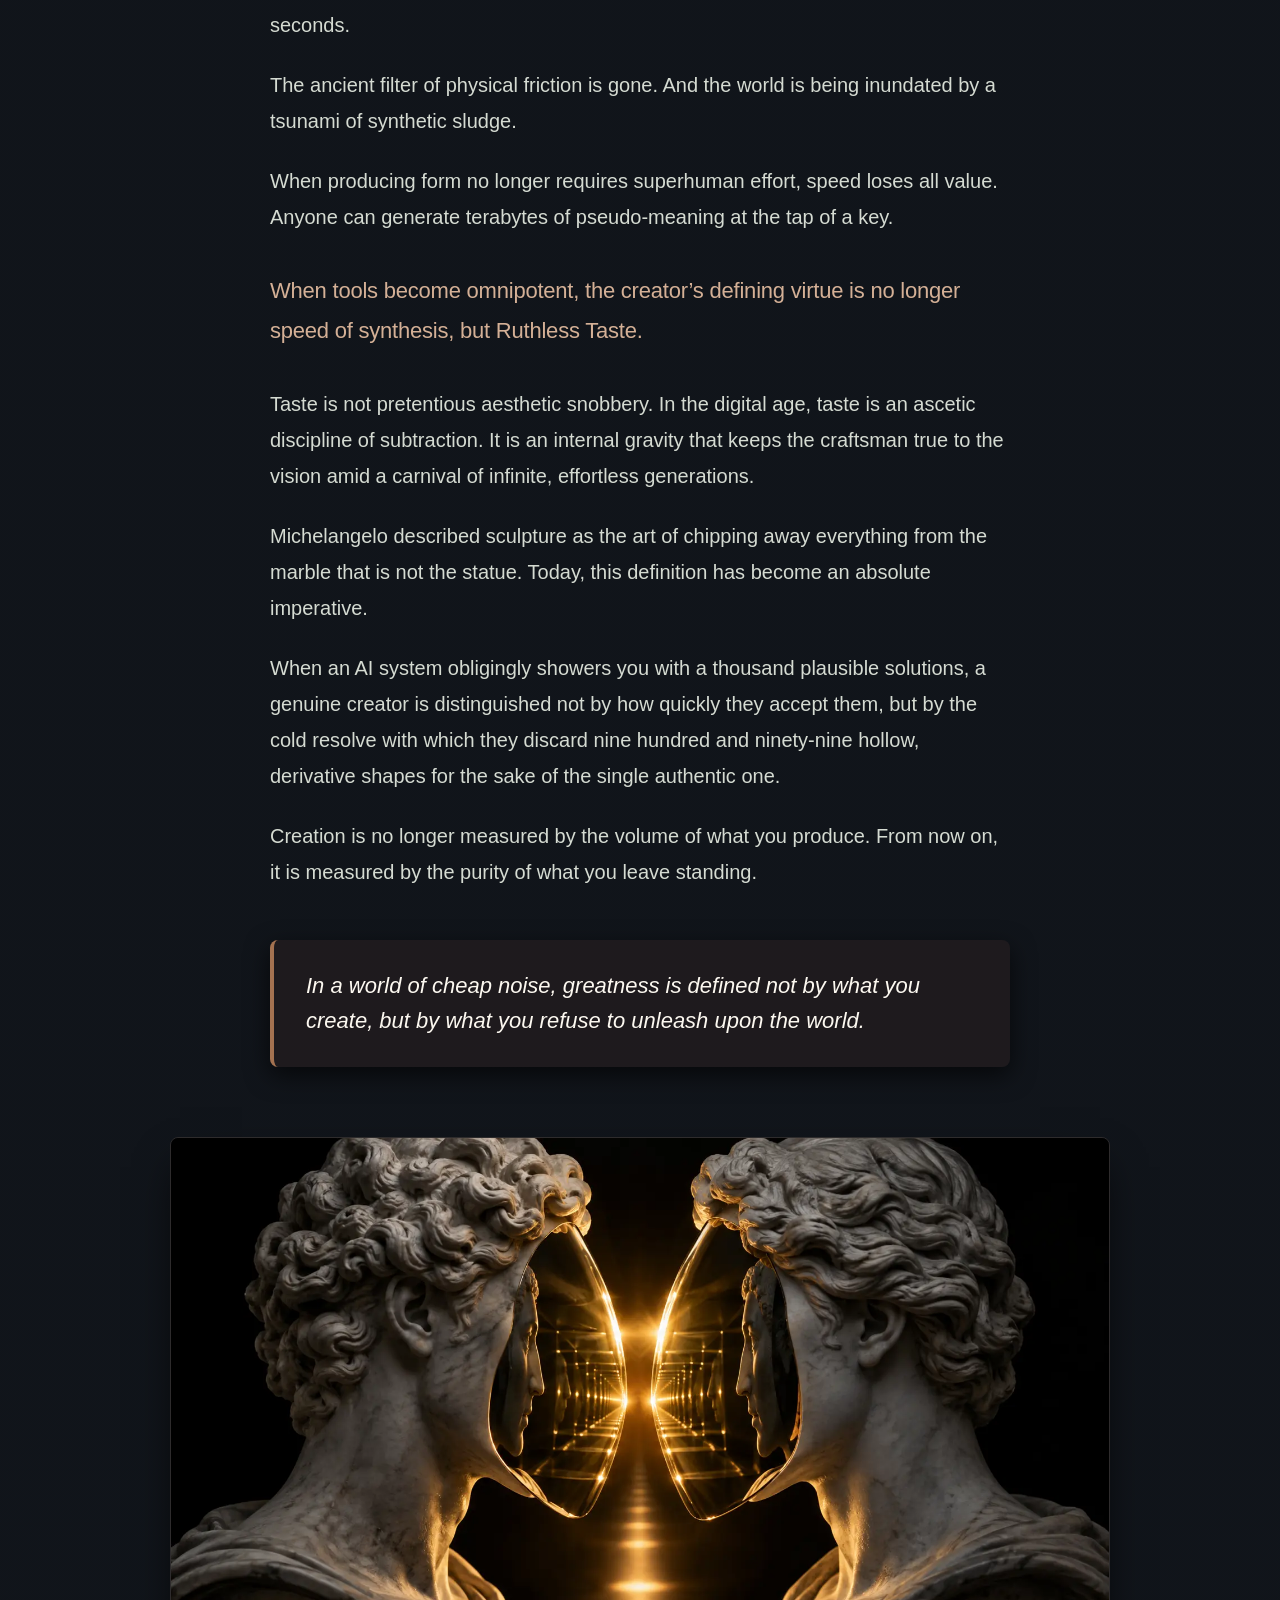
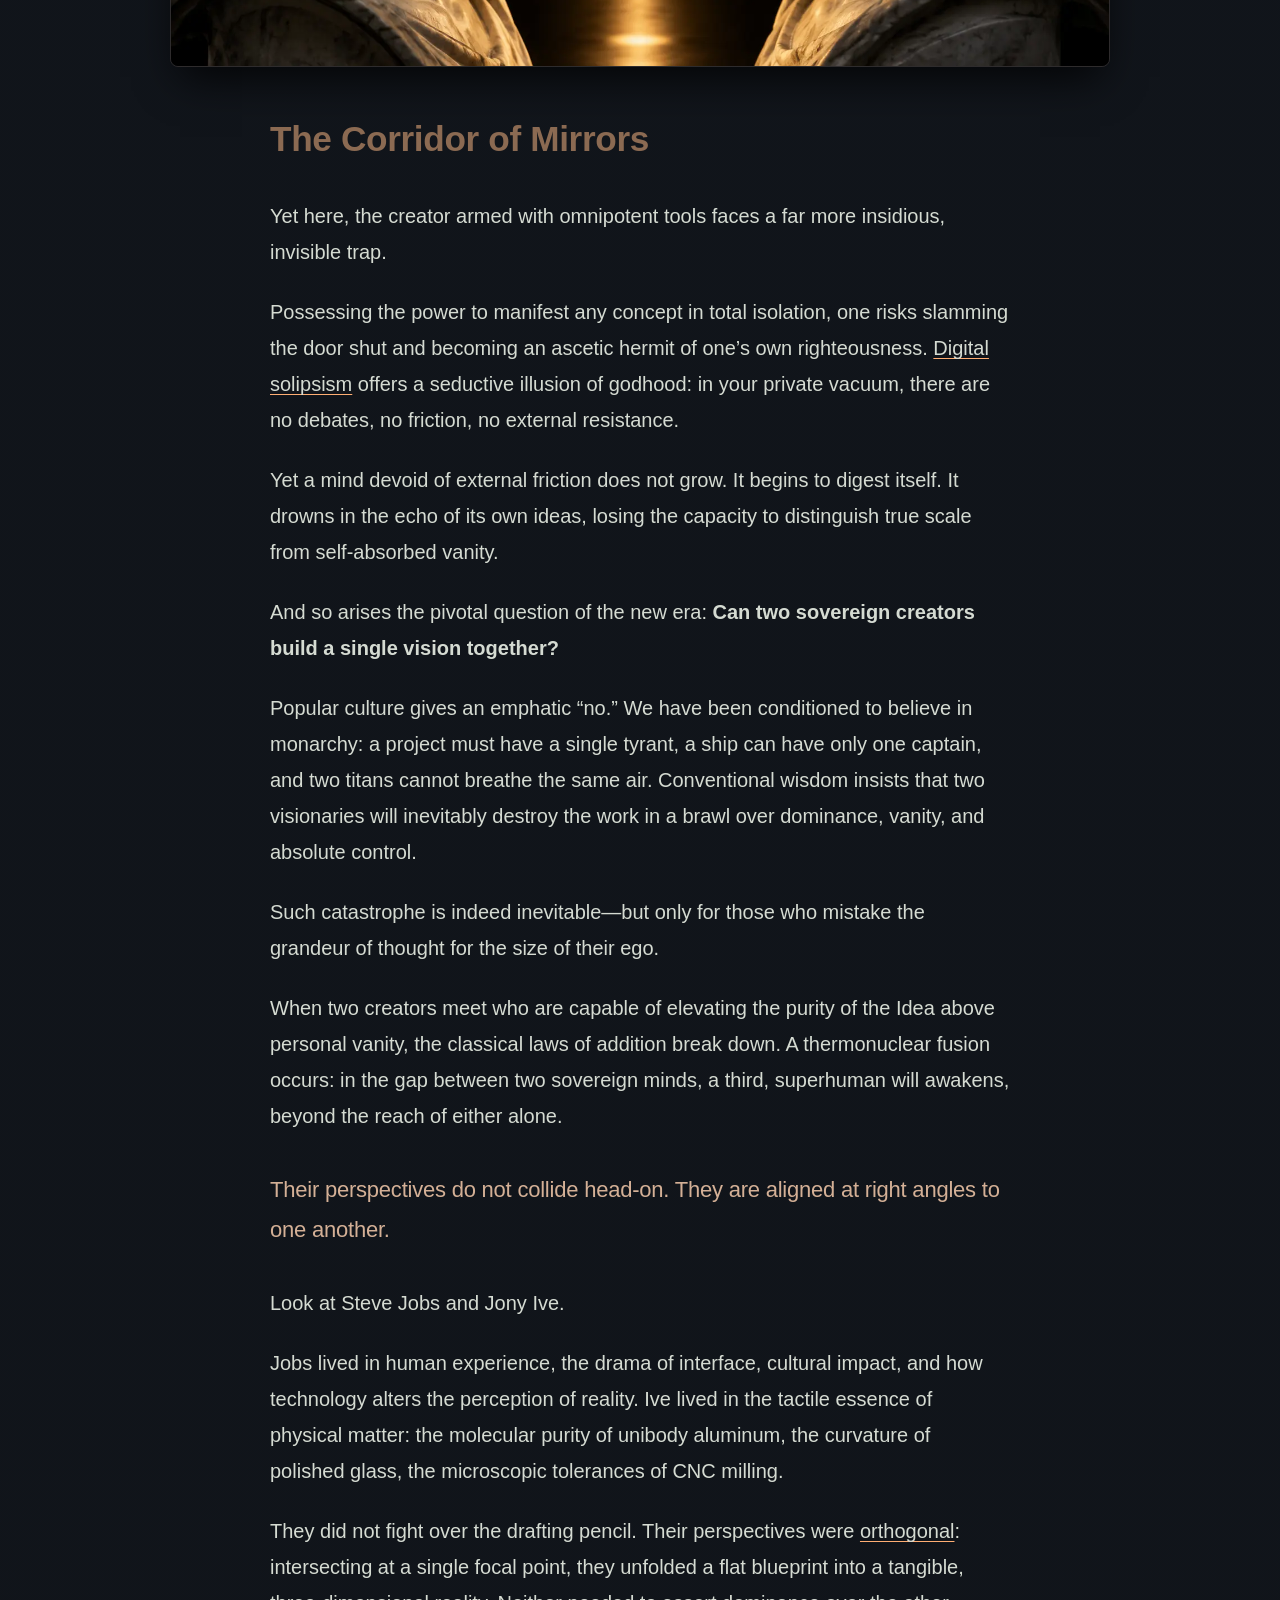
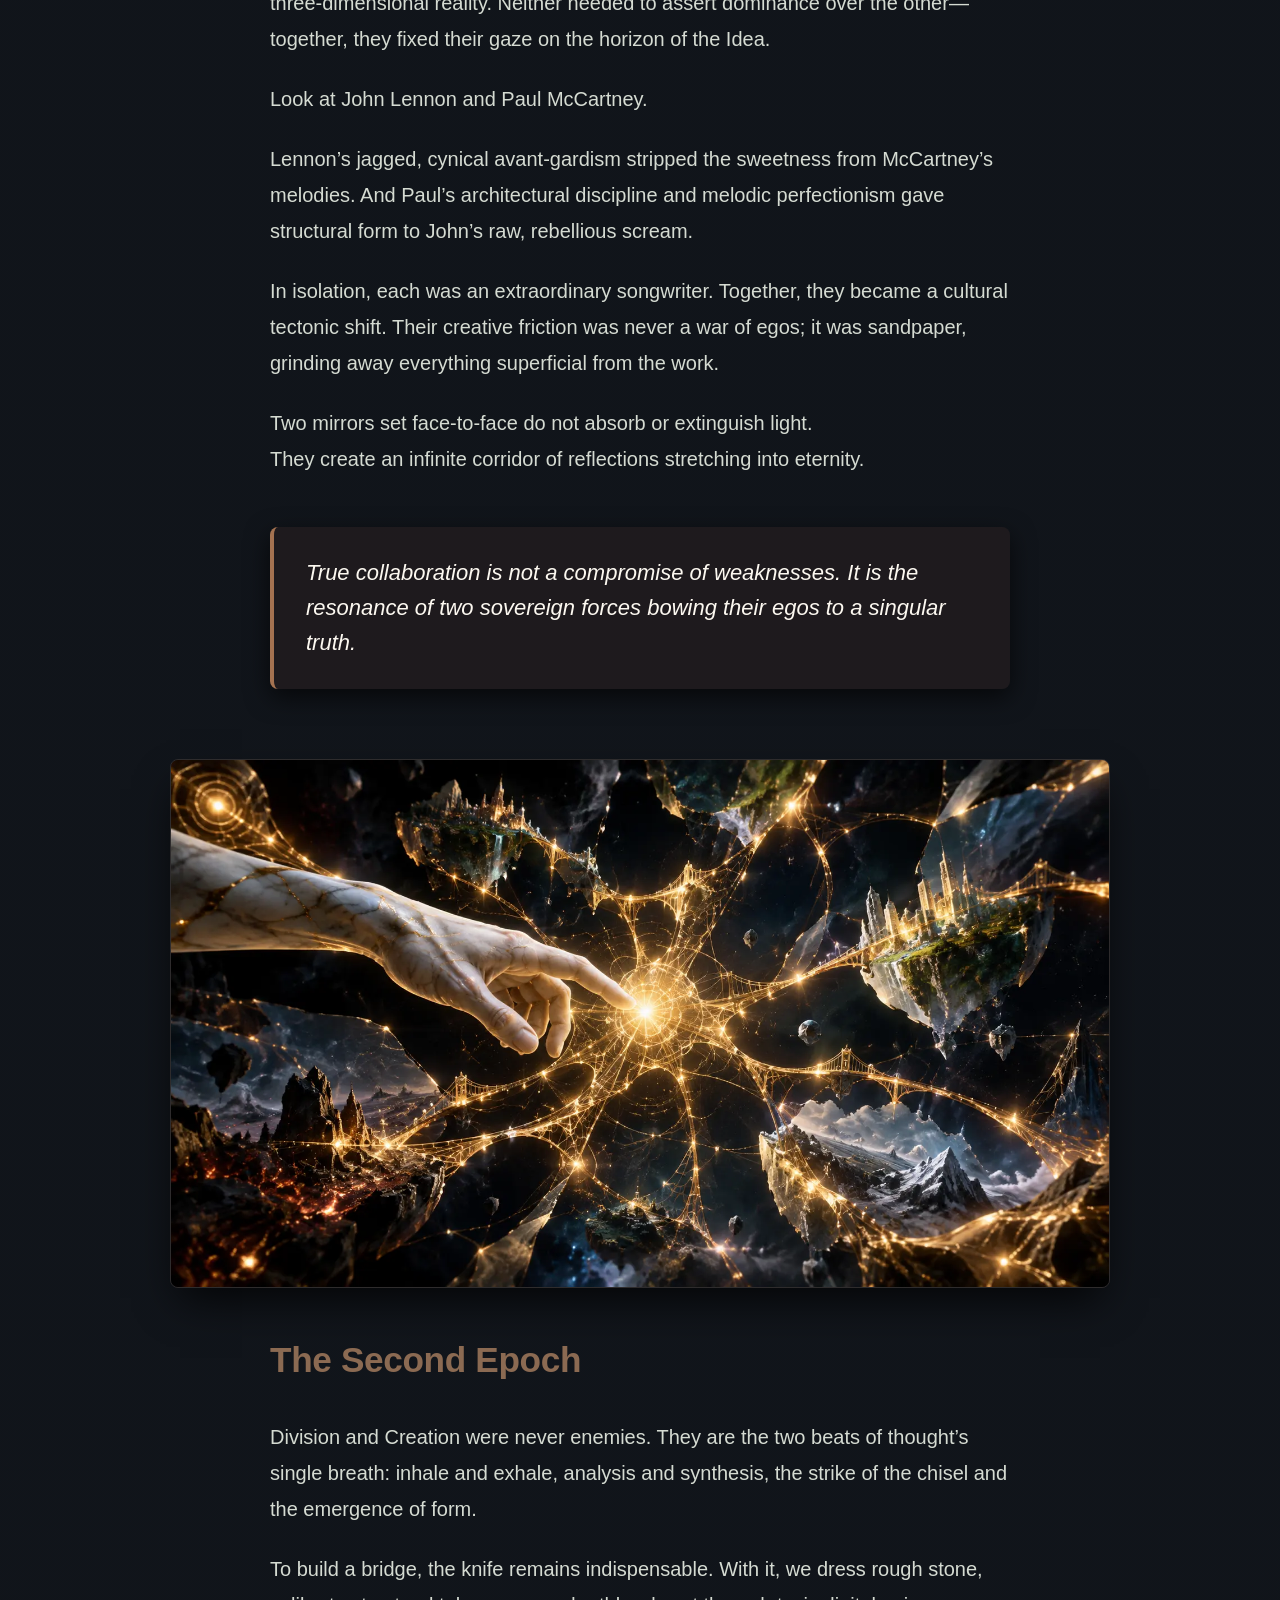
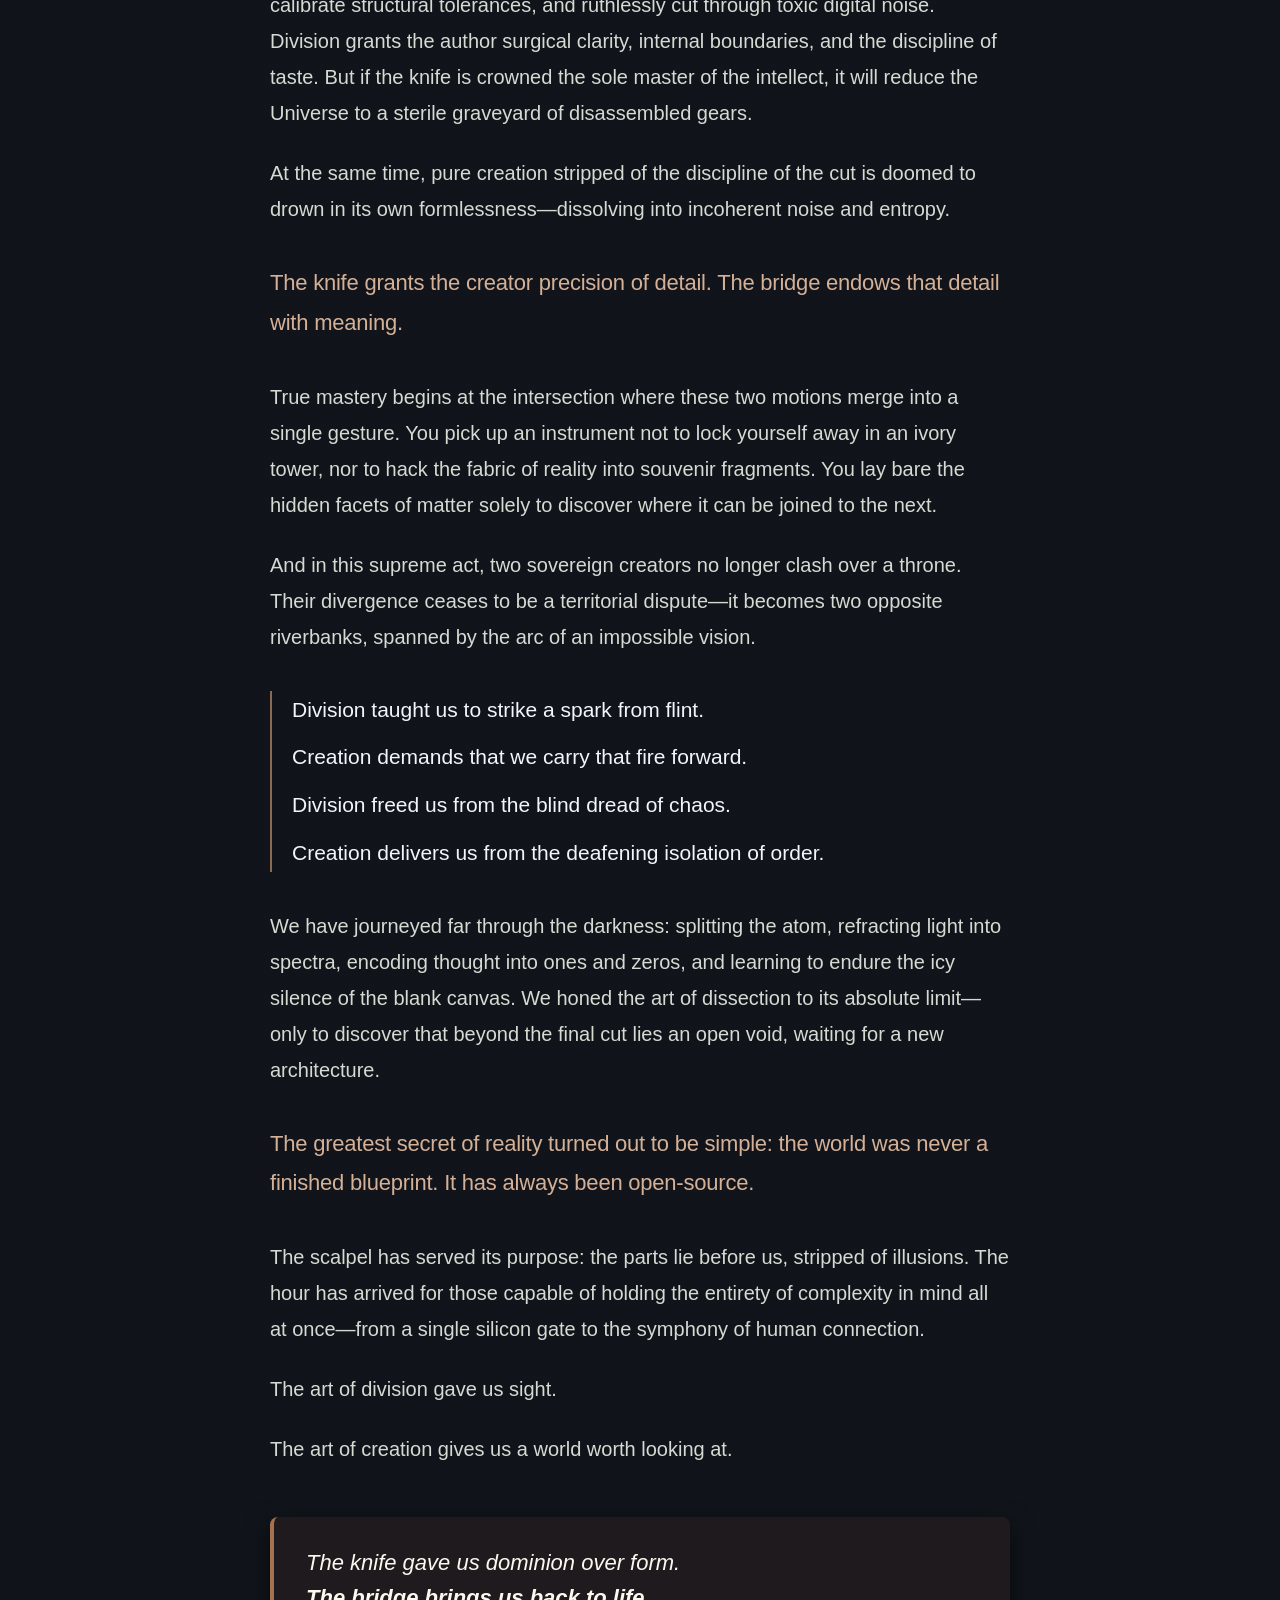
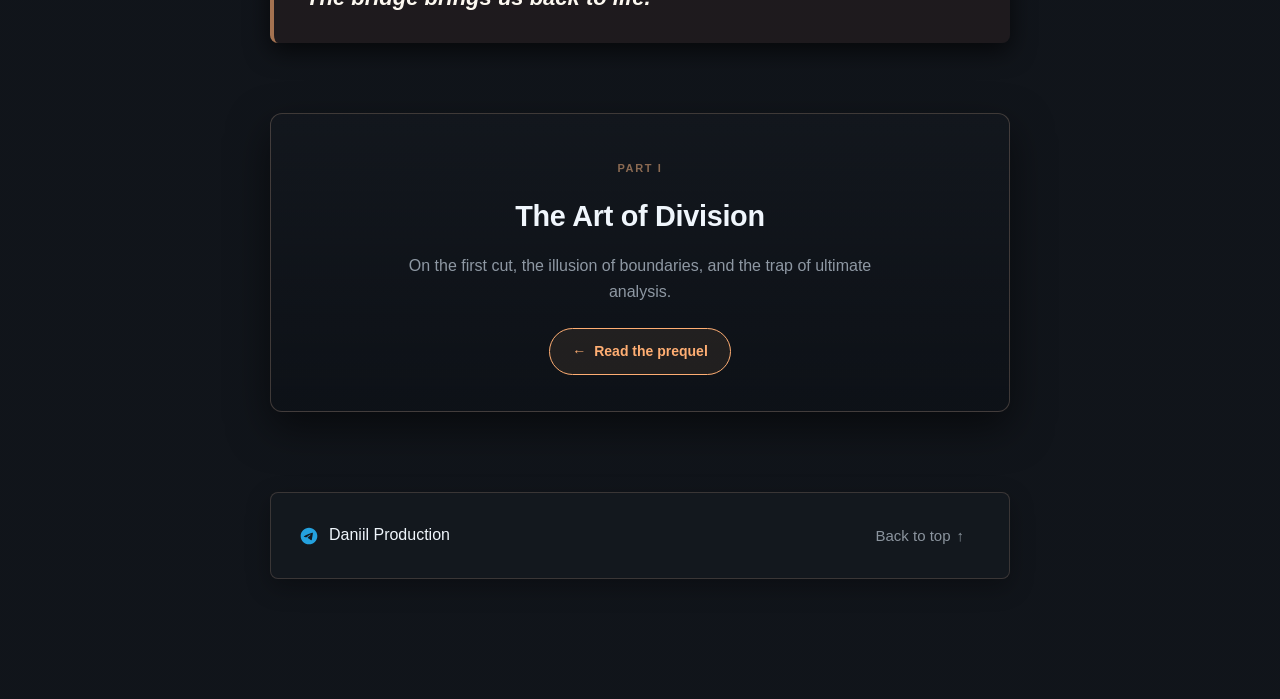
==== commit 8e935a19: "Add files via upload" ====
--- a/index.html
+++ b/index.html
@@ -5,7 +5,7 @@
     <meta name="viewport" content="width=device-width, initial-scale=1.0">
     <meta name="description" content="The ability to create worlds was never the privilege of the chosen few. It has always been the essence of those who dared to take a step forward.">
     <meta name="robots" content="index, follow">
-    <meta name="yandex-verification" content="59affaaf15dfb2dc" />
+    <meta name="yandex-verification" content="fb41b37b7a5908dd" />
     <meta property="og:title" content="The Art of Creation">
     <meta property="og:description" content="The ability to create worlds was never the privilege of the chosen few. It has always been the essence of those who dared to take a step forward.">
     <meta property="og:type" content="website">
--- a/style.css
+++ b/style.css
@@ -566,8 +566,9 @@
     position: relative;
     color: #d5dbd2;
     cursor: help;
-    text-decoration: underline dotted #ffae73 1.5px;
+    text-decoration: underline solid #ffae73 1px;
     text-underline-offset: 3px;
+    text-decoration-skip-ink: none;
     transition: color 0.2s ease;
 }
 
@@ -665,6 +666,18 @@
     background: rgba(255, 255, 255, 0.15);
 }
 
+#quote-share-menu.below {
+    position: absolute;
+    transform: translateX(-50%);
+    animation: fadeInBelow 0.15s ease-out;
+}
+
+@keyframes fadeInBelow {
+    from { opacity: 0; transform: translate(-50%, -8px); }
+    to { opacity: 1; transform: translate(-50%, 0); }
+}
+
+
 @keyframes fadeIn {
     from { opacity: 0; transform: translate(-50%, -90%); }
     to { opacity: 1; transform: translate(-50%, -100%); }
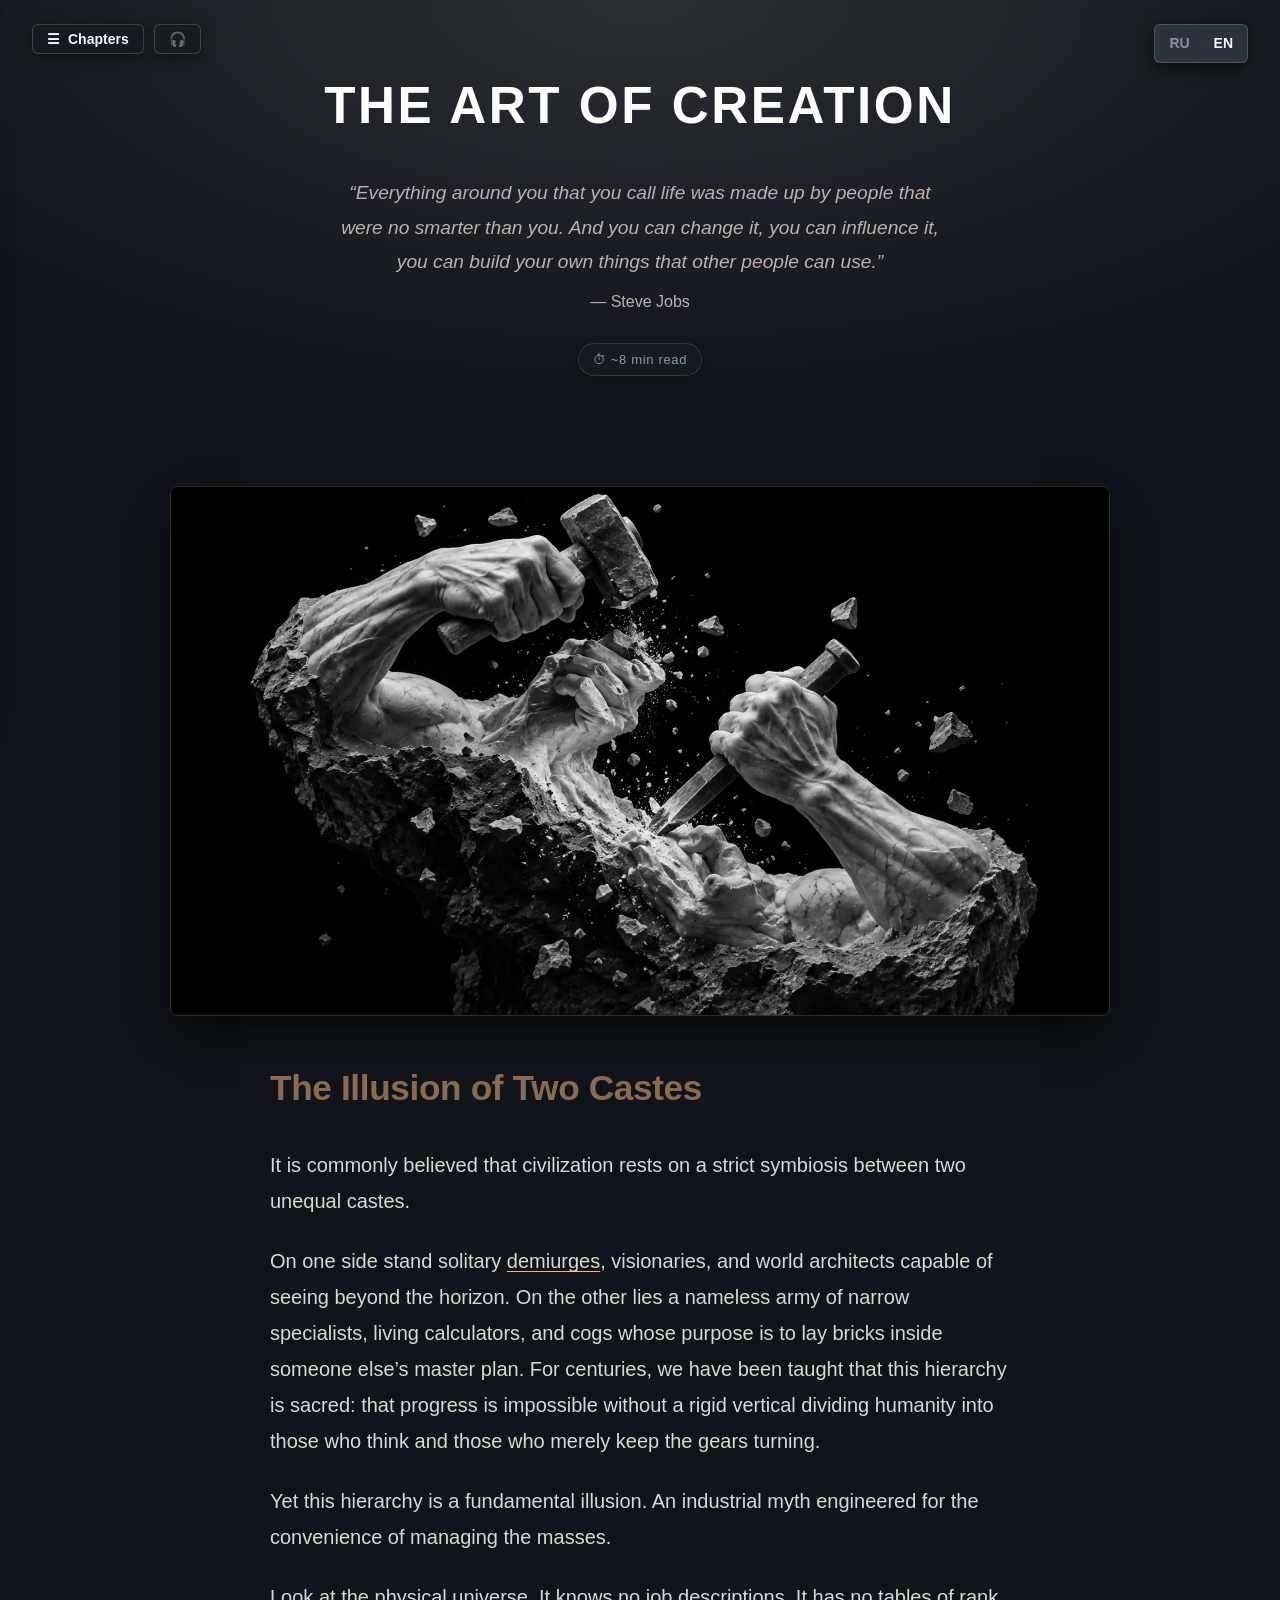
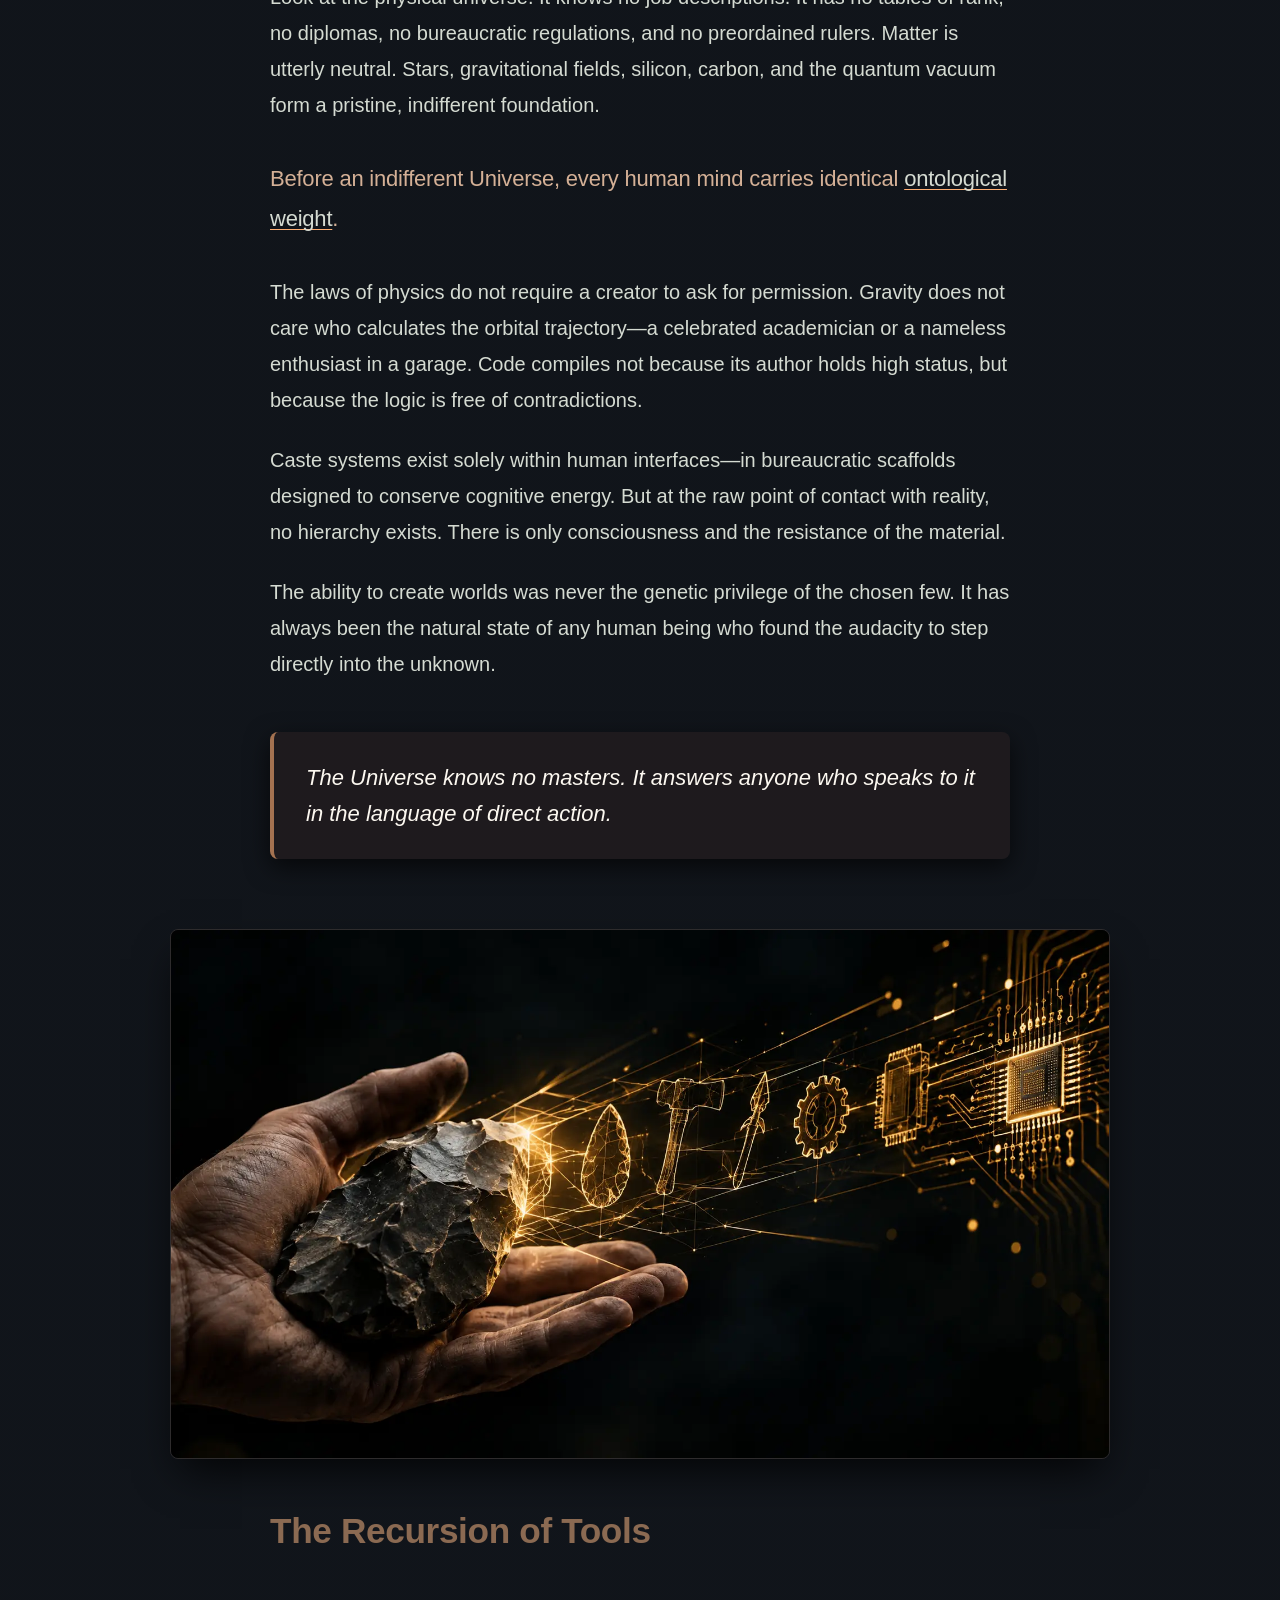
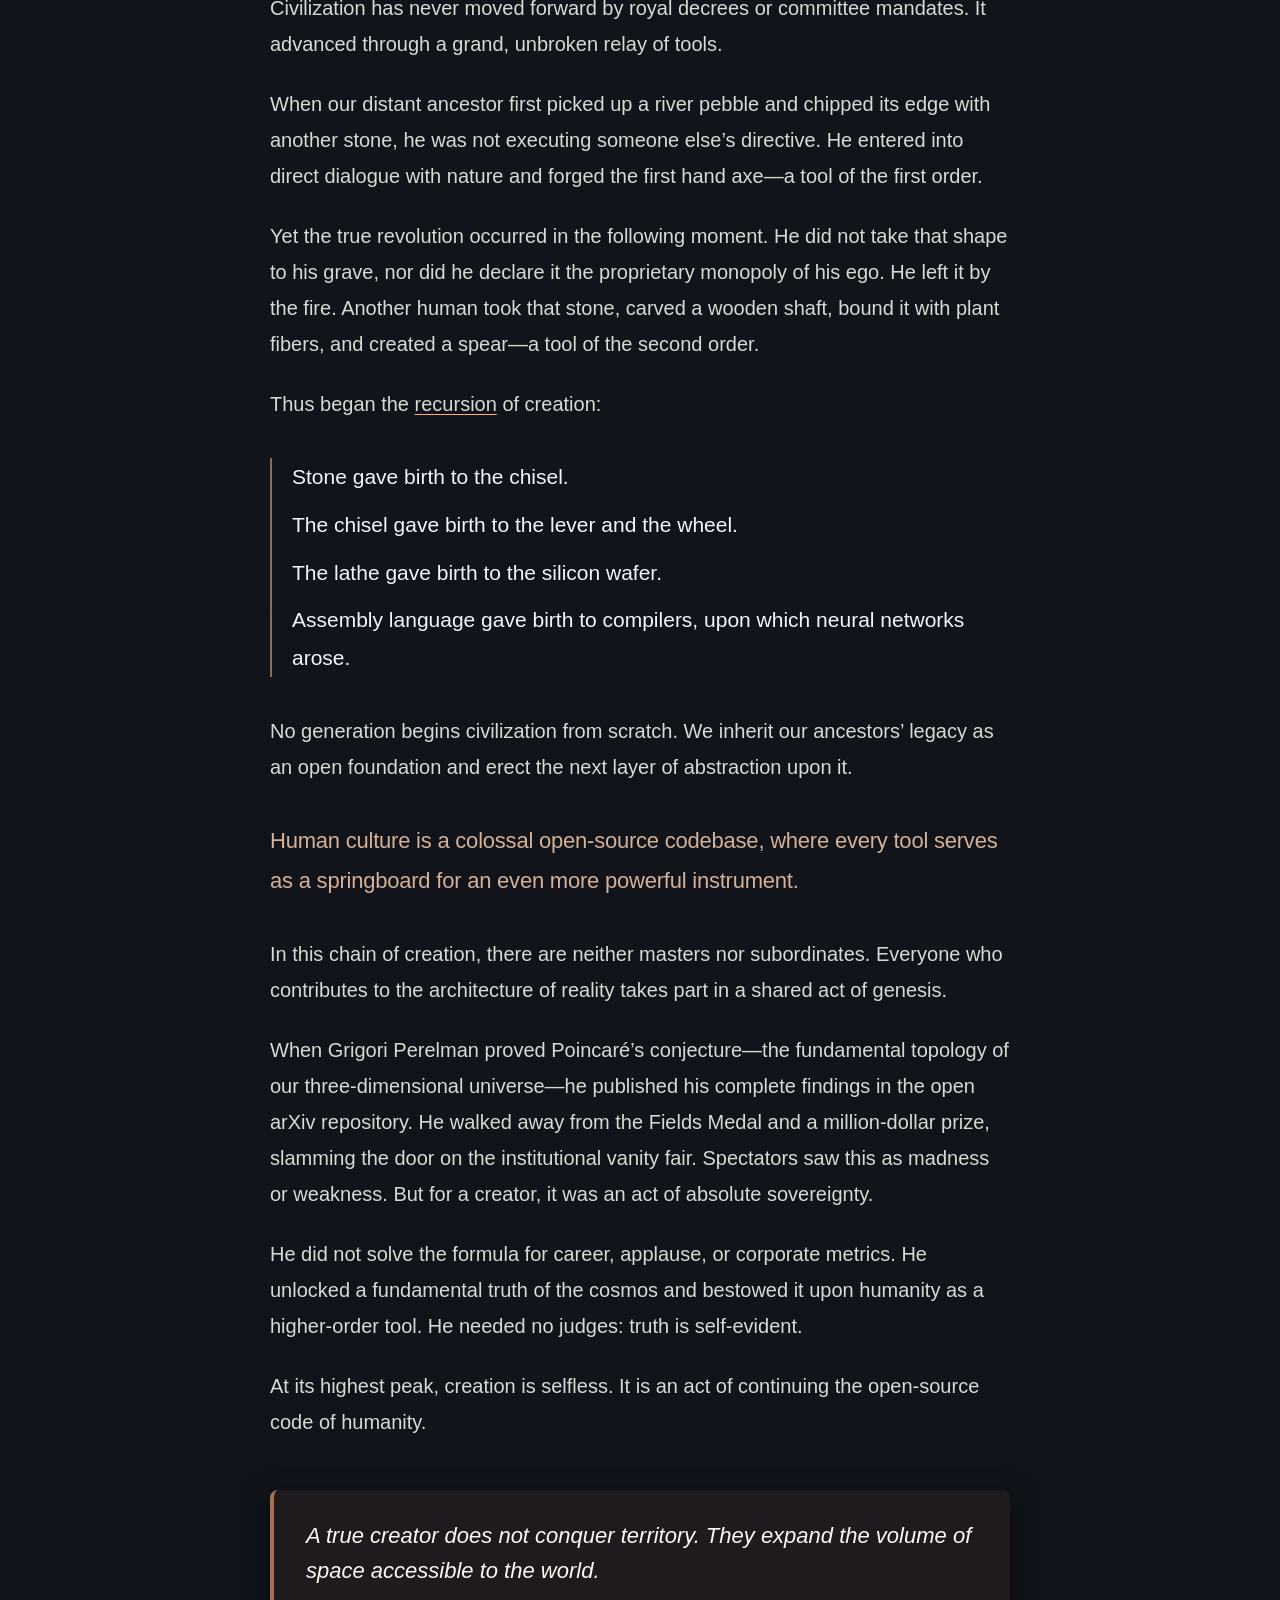
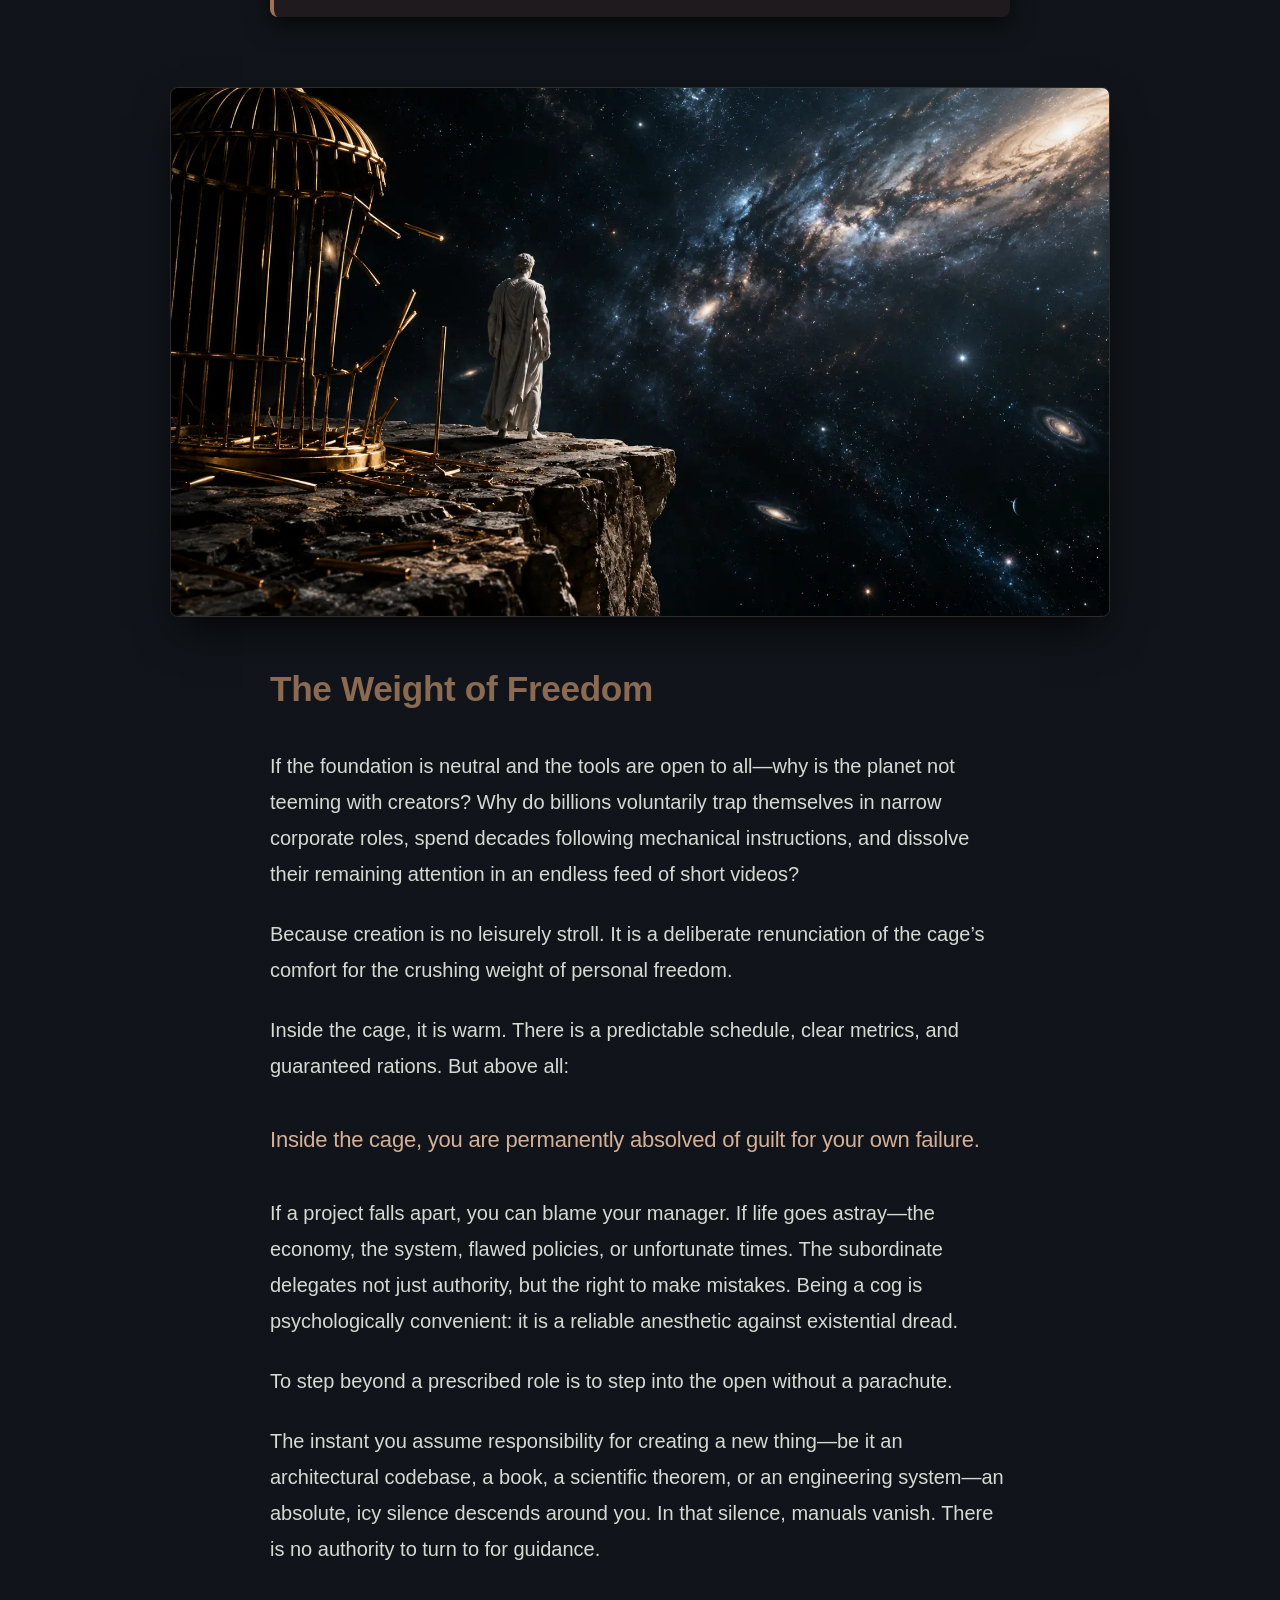
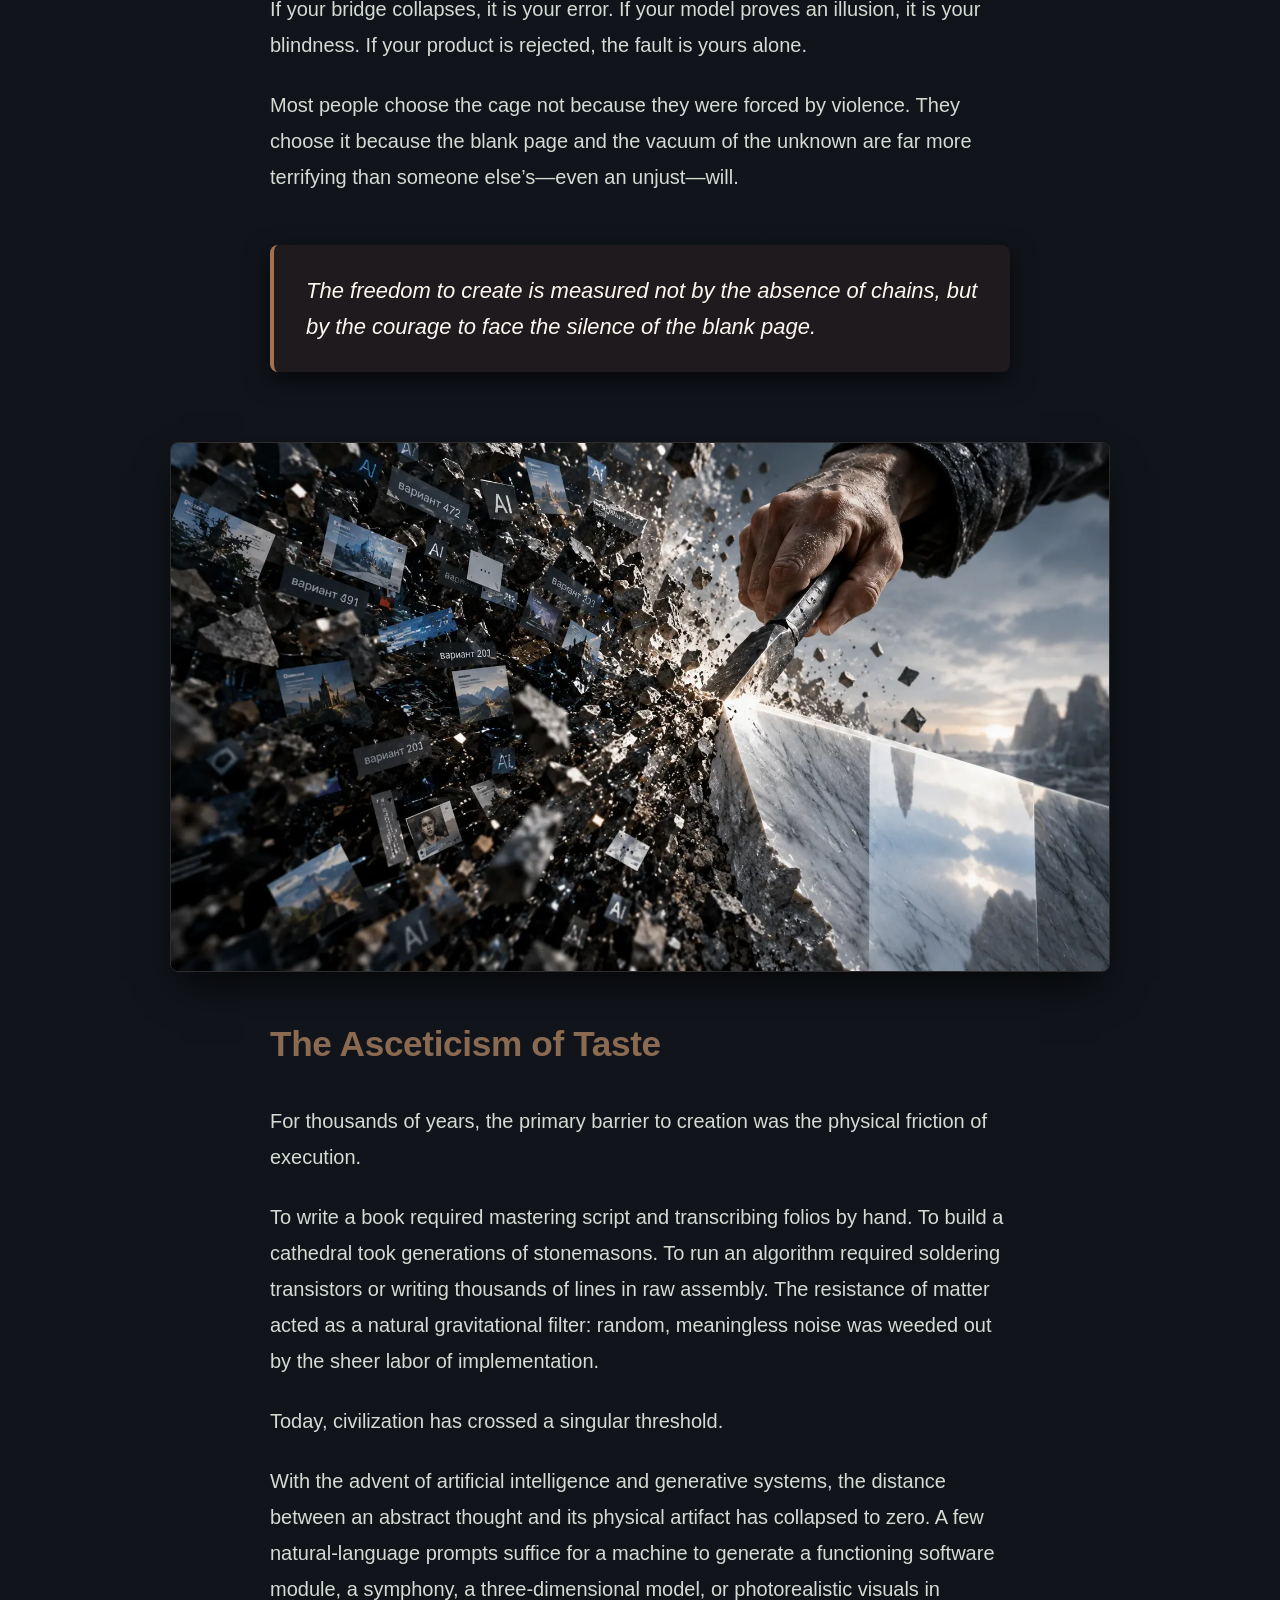
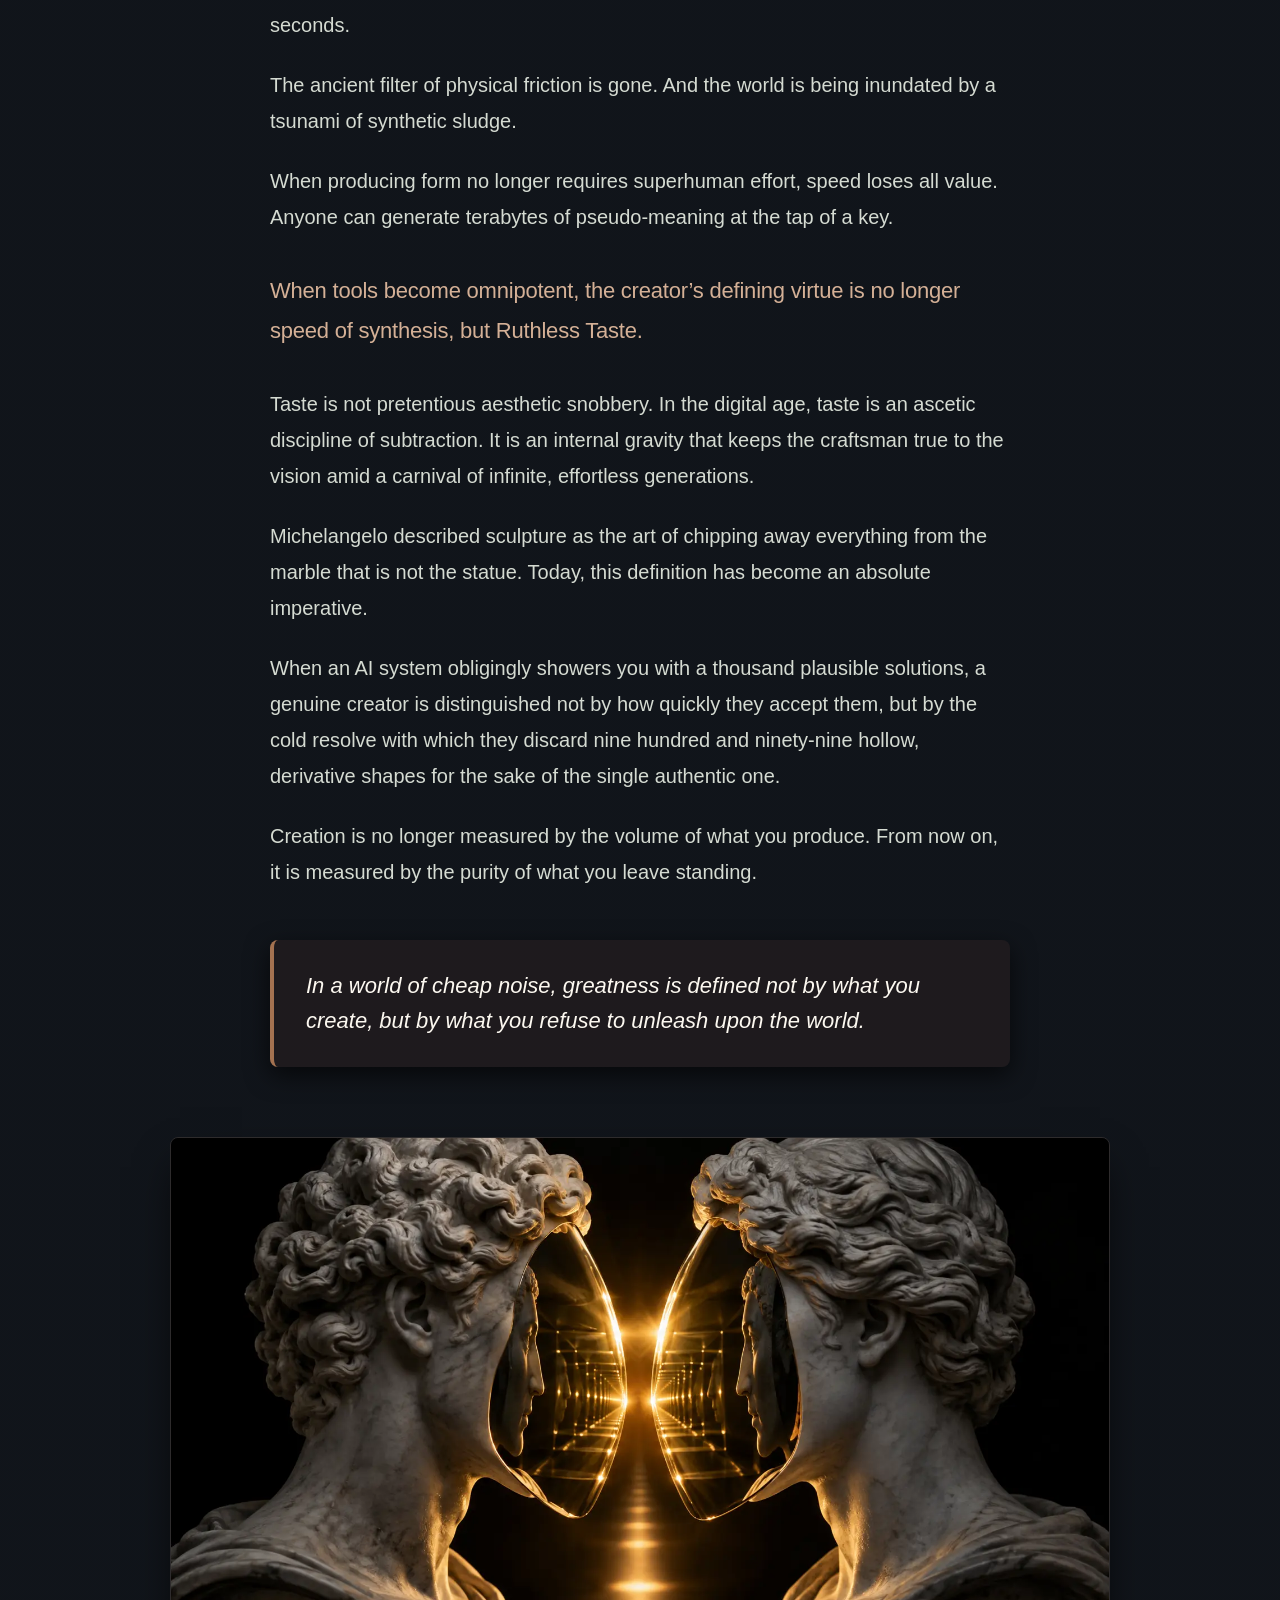
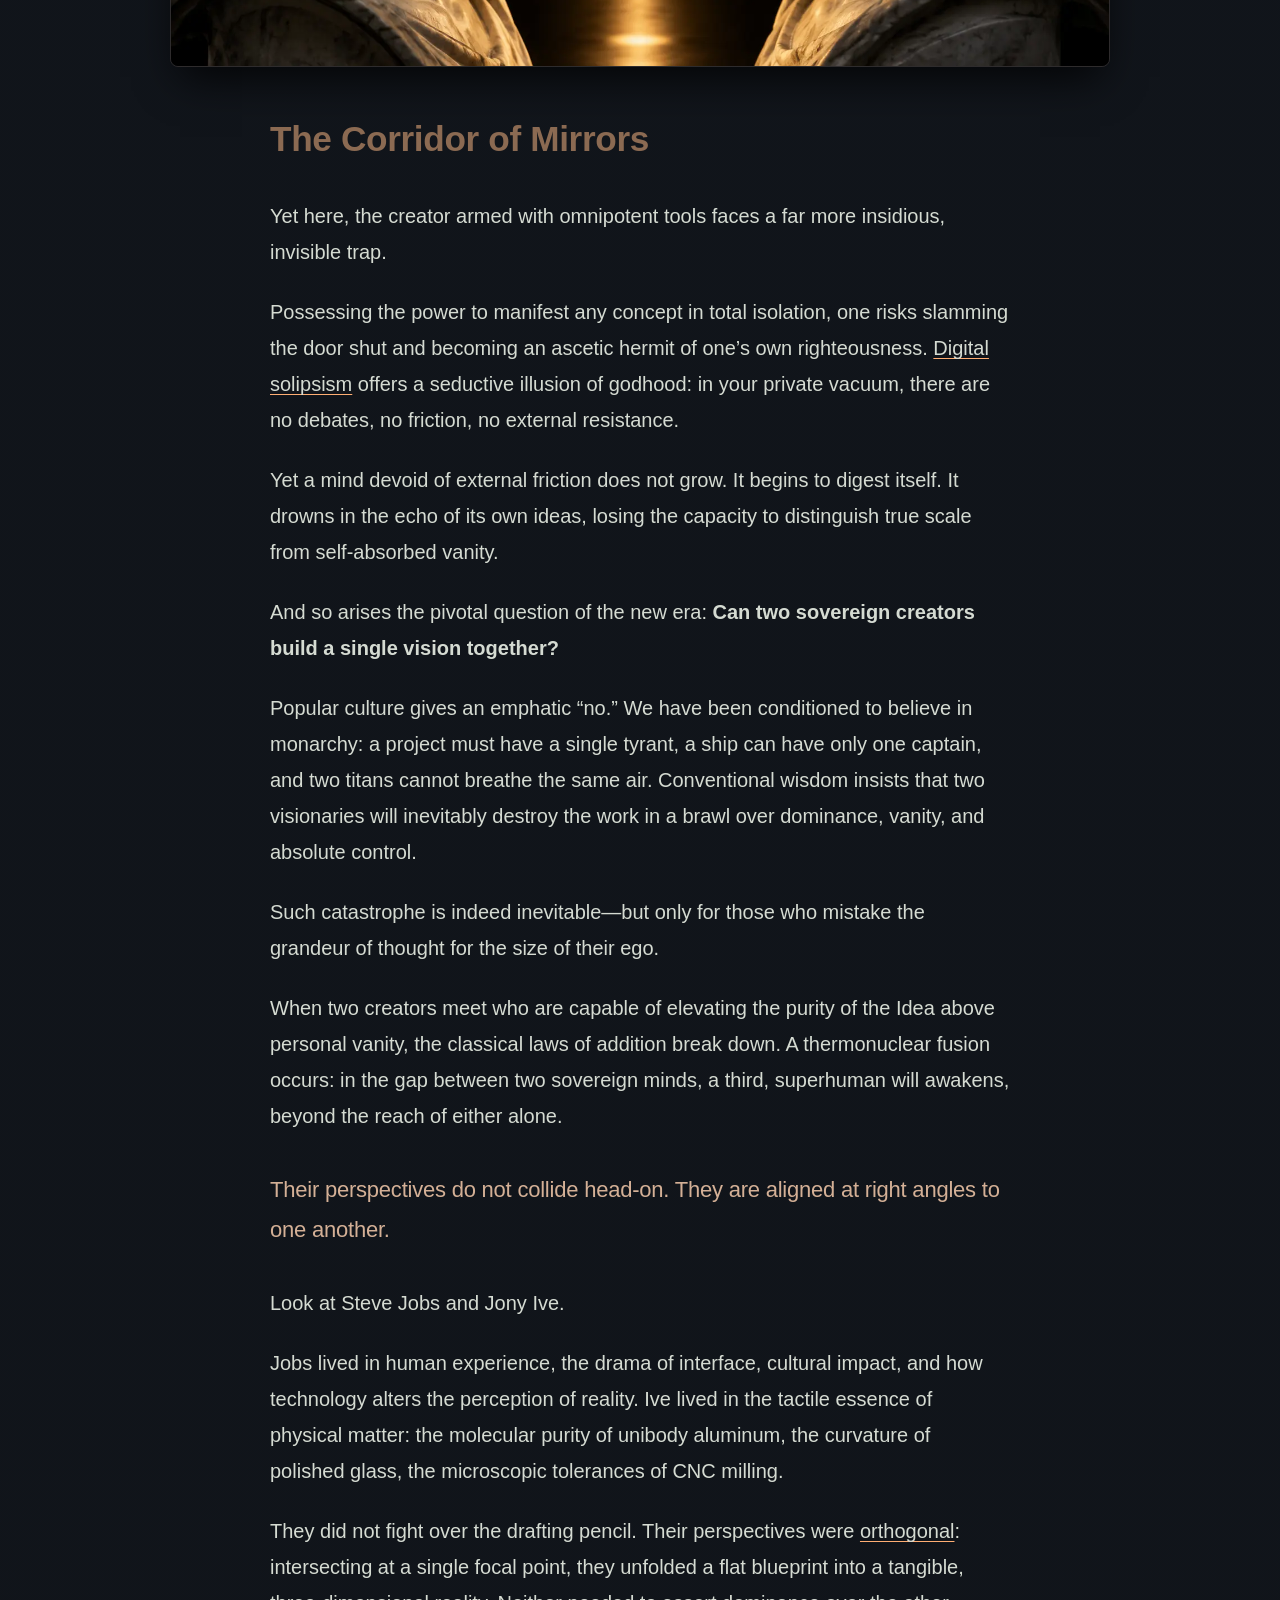
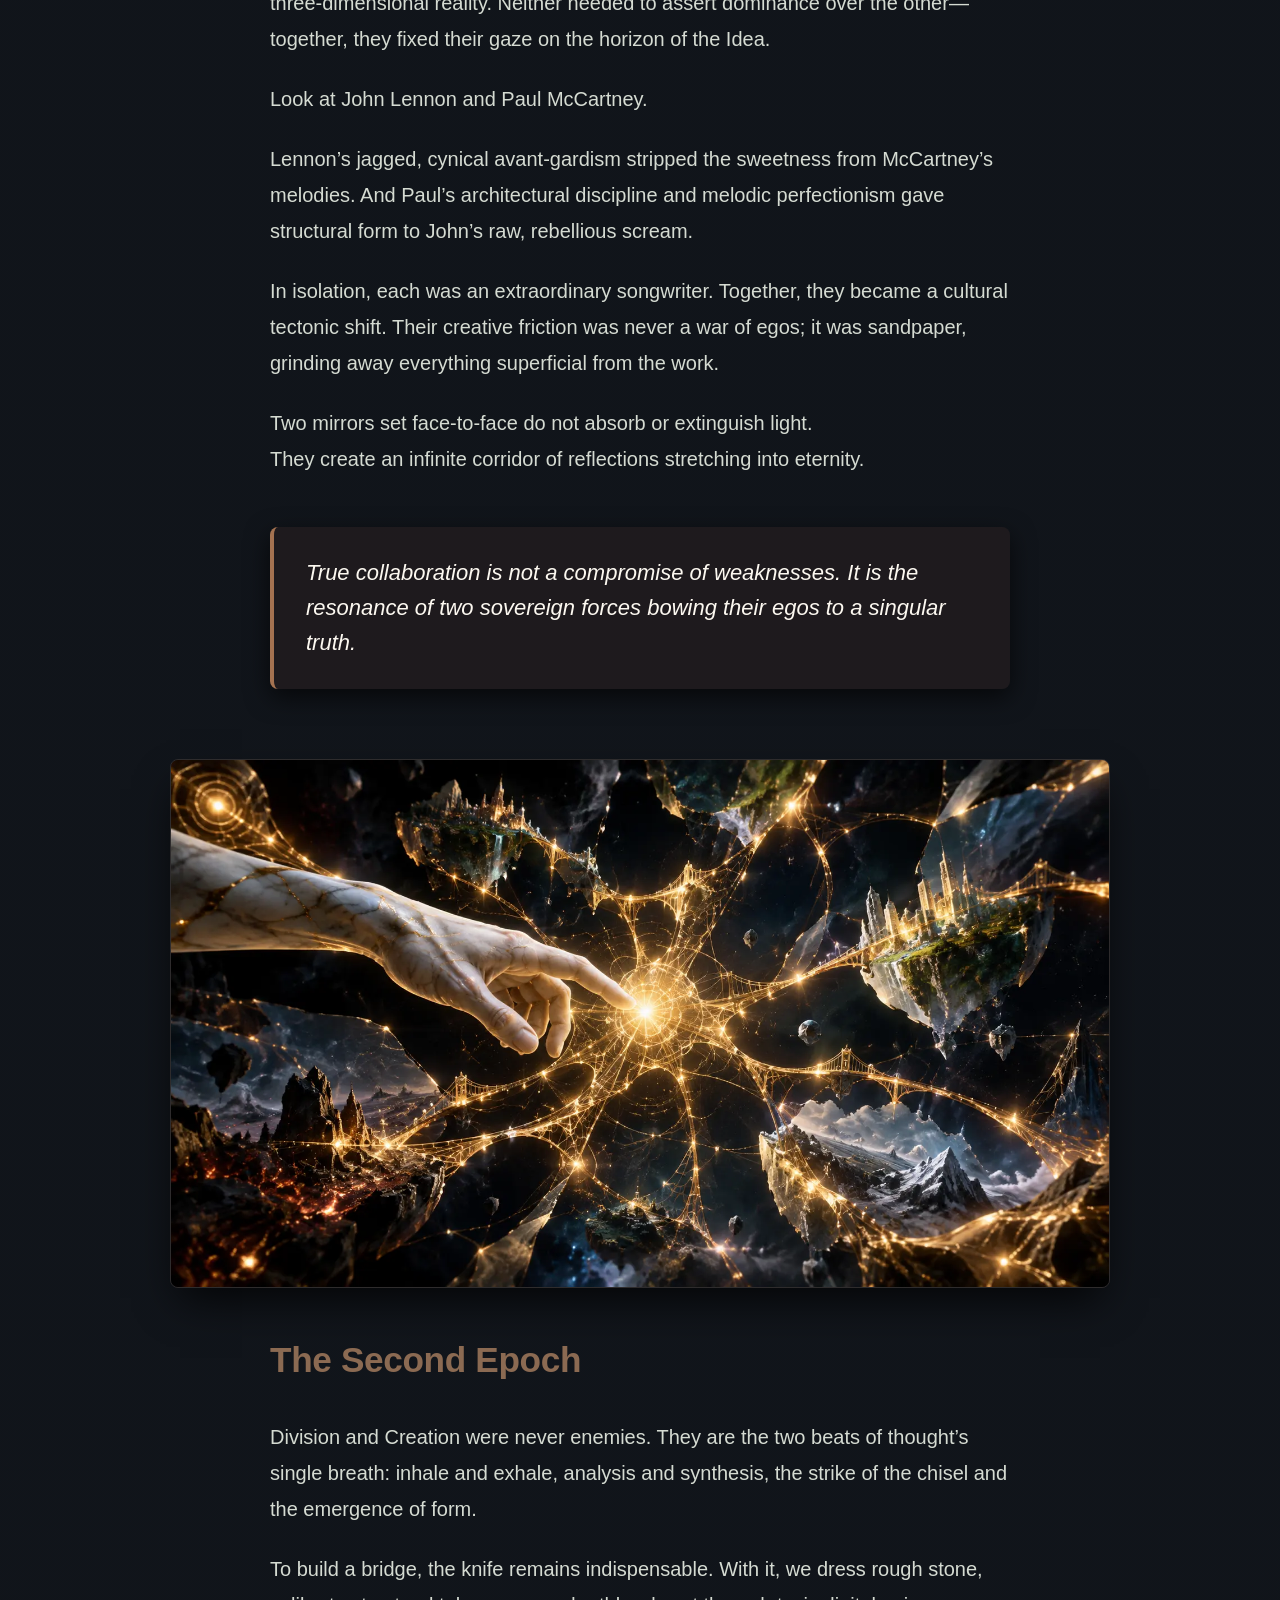
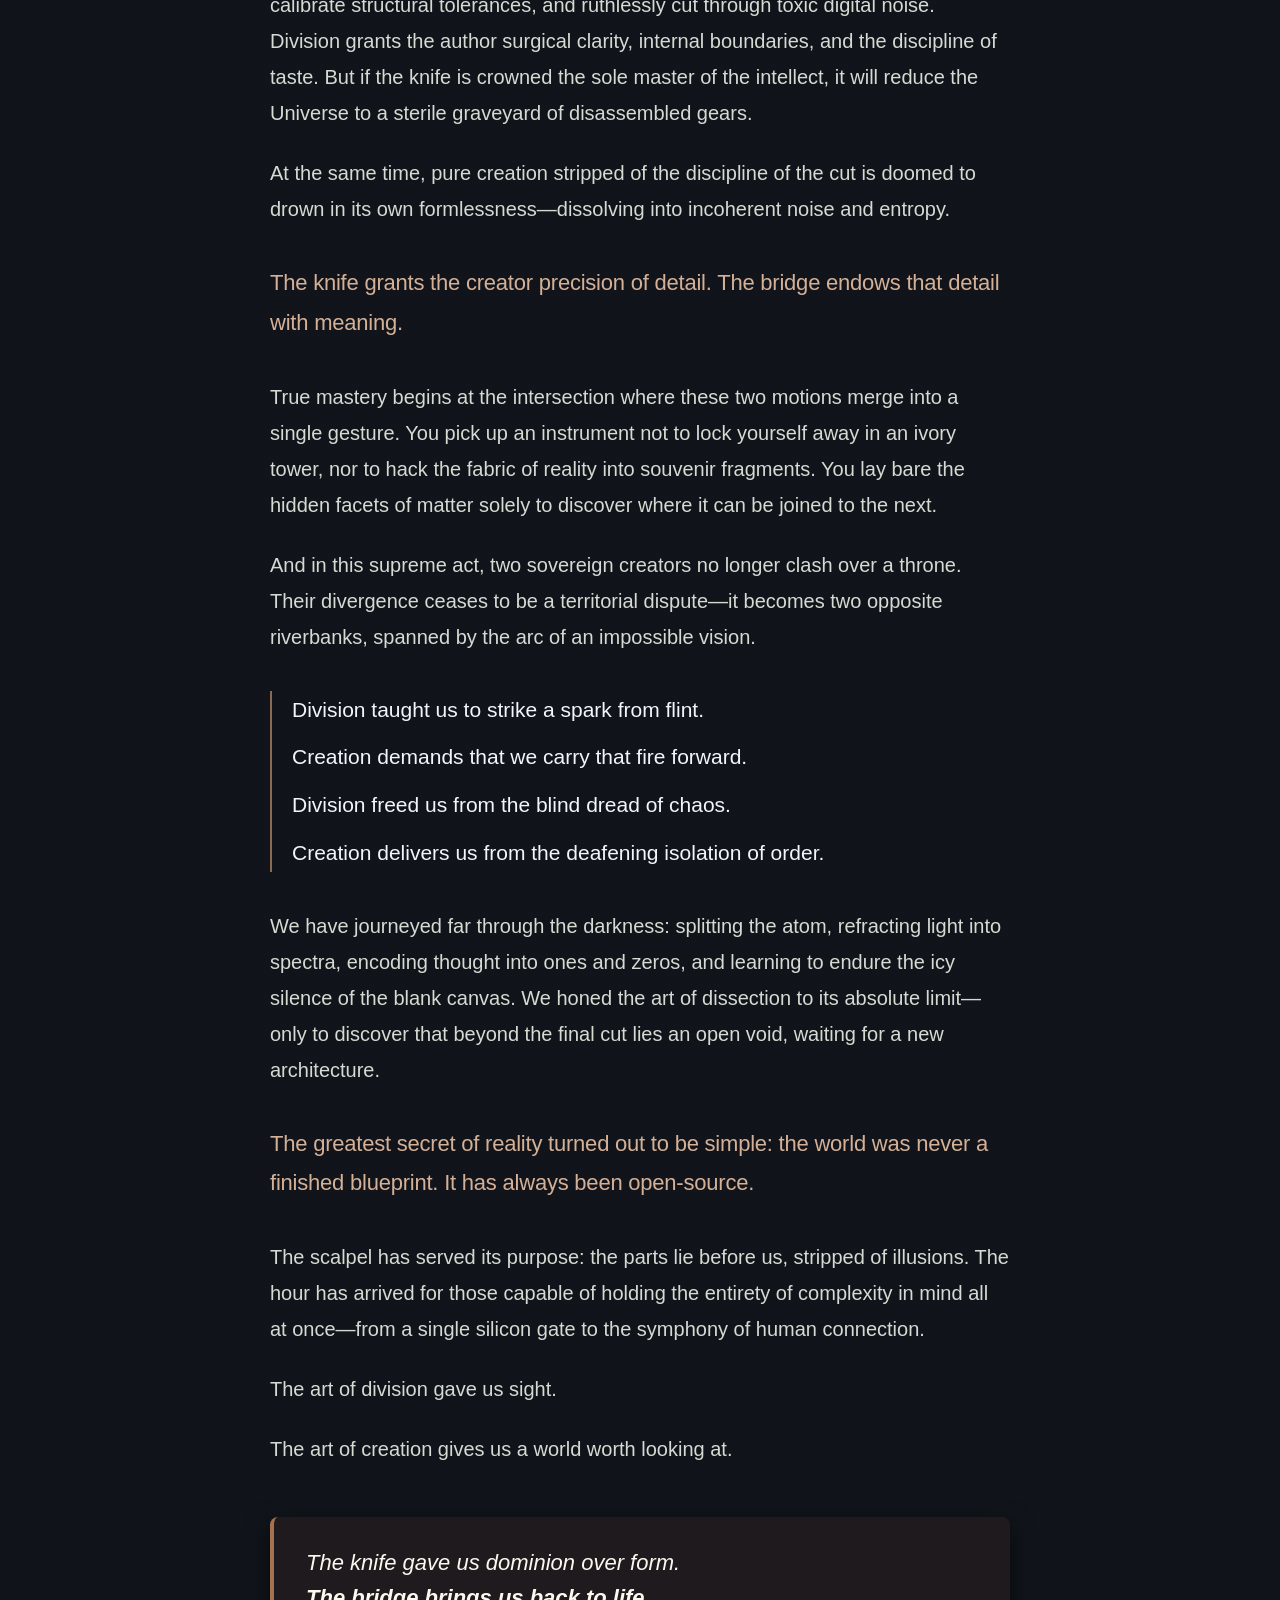
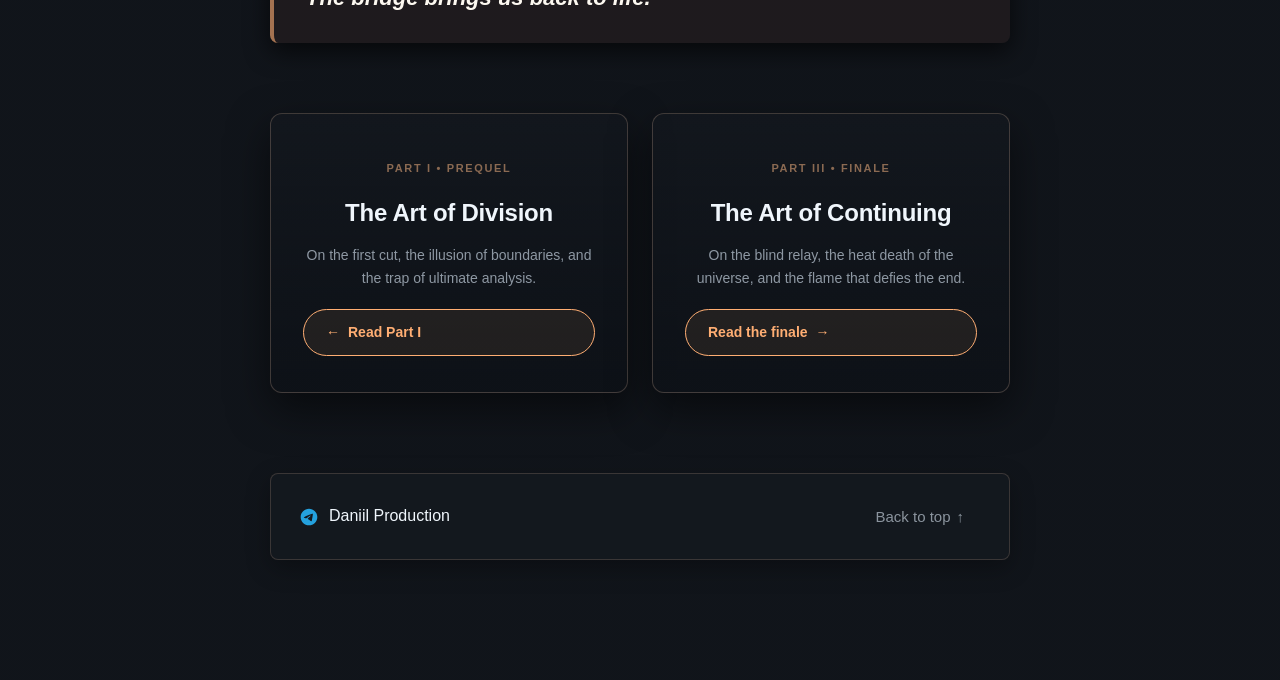
==== commit 9cc41be1: "Add files via upload" ====
--- a/index.html
+++ b/index.html
@@ -96,6 +96,7 @@
             <span class="series-label">ESSAY SERIES</span>
             <a href="https://division.daniilproduction.com/" class="series-link">I. The Art of Division</a>
             <a href="https://creation.daniilproduction.com/" class="series-link active">II. The Art of Creation</a>
+            <a href="https://continue.daniilproduction.com/" class="series-link">III. The Art of Continuing</a>
         </div>
 
     </aside>
@@ -305,14 +306,30 @@
             </blockquote>
         </section>
         
-        <div class="next-essay-card">
-            <span class="next-essay-label">PART I</span>
-            <h3 class="next-essay-title">The Art of Division</h3>
-            <p class="next-essay-desc">On the first cut, the illusion of boundaries, and the trap of ultimate analysis.</p>
-            <a href="https://division.daniilproduction.com/" class="next-essay-btn">
-                <span class="arrow">←</span>
-                <span>Read the prequel</span>
-            </a>
+        <div style="display: grid; grid-template-columns: repeat(auto-fit, minmax(280px, 1fr)); gap: 24px; max-width: 740px; margin: 60px auto 0;">
+            <div class="next-essay-card" style="margin: 0; display: flex; flex-direction: column; justify-content: space-between;">
+                <div>
+                    <span class="next-essay-label">PART I • PREQUEL</span>
+                    <h3 class="next-essay-title" style="font-size: 1.5rem;">The Art of Division</h3>
+                    <p class="next-essay-desc" style="font-size: 14px; margin-bottom: 20px;">On the first cut, the illusion of boundaries, and the trap of ultimate analysis.</p>
+                </div>
+                <a href="https://division.daniilproduction.com/" class="next-essay-btn">
+                    <span class="arrow">←</span>
+                    <span>Read Part I</span>
+                </a>
+            </div>
+
+            <div class="next-essay-card" style="margin: 0; display: flex; flex-direction: column; justify-content: space-between;">
+                <div>
+                    <span class="next-essay-label">PART III • FINALE</span>
+                    <h3 class="next-essay-title" style="font-size: 1.5rem;">The Art of Continuing</h3>
+                    <p class="next-essay-desc" style="font-size: 14px; margin-bottom: 20px;">On the blind relay, the heat death of the universe, and the flame that defies the end.</p>
+                </div>
+                <a href="https://continue.daniilproduction.com/" class="next-essay-btn">
+                    <span>Read the finale</span>
+                    <span class="arrow">→</span>
+                </a>
+            </div>
         </div>
 
         <footer class="site-footer">
